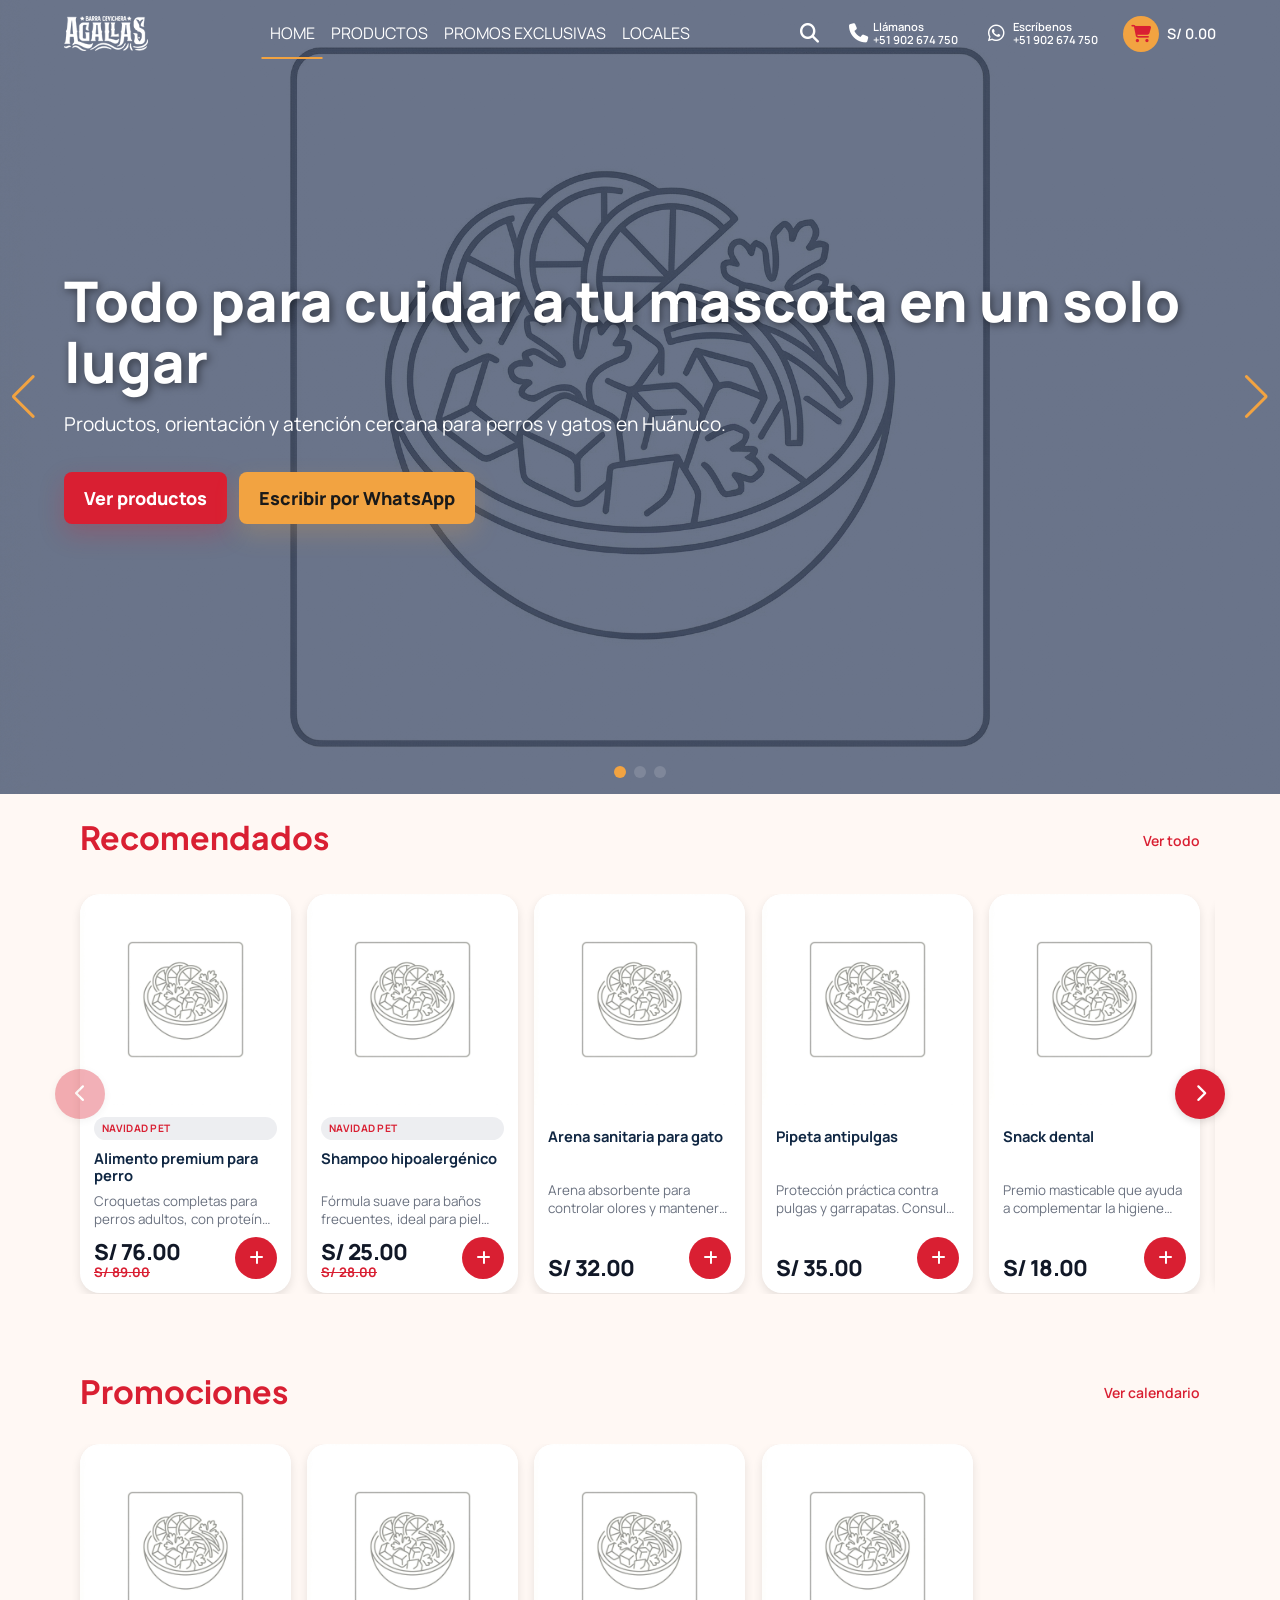
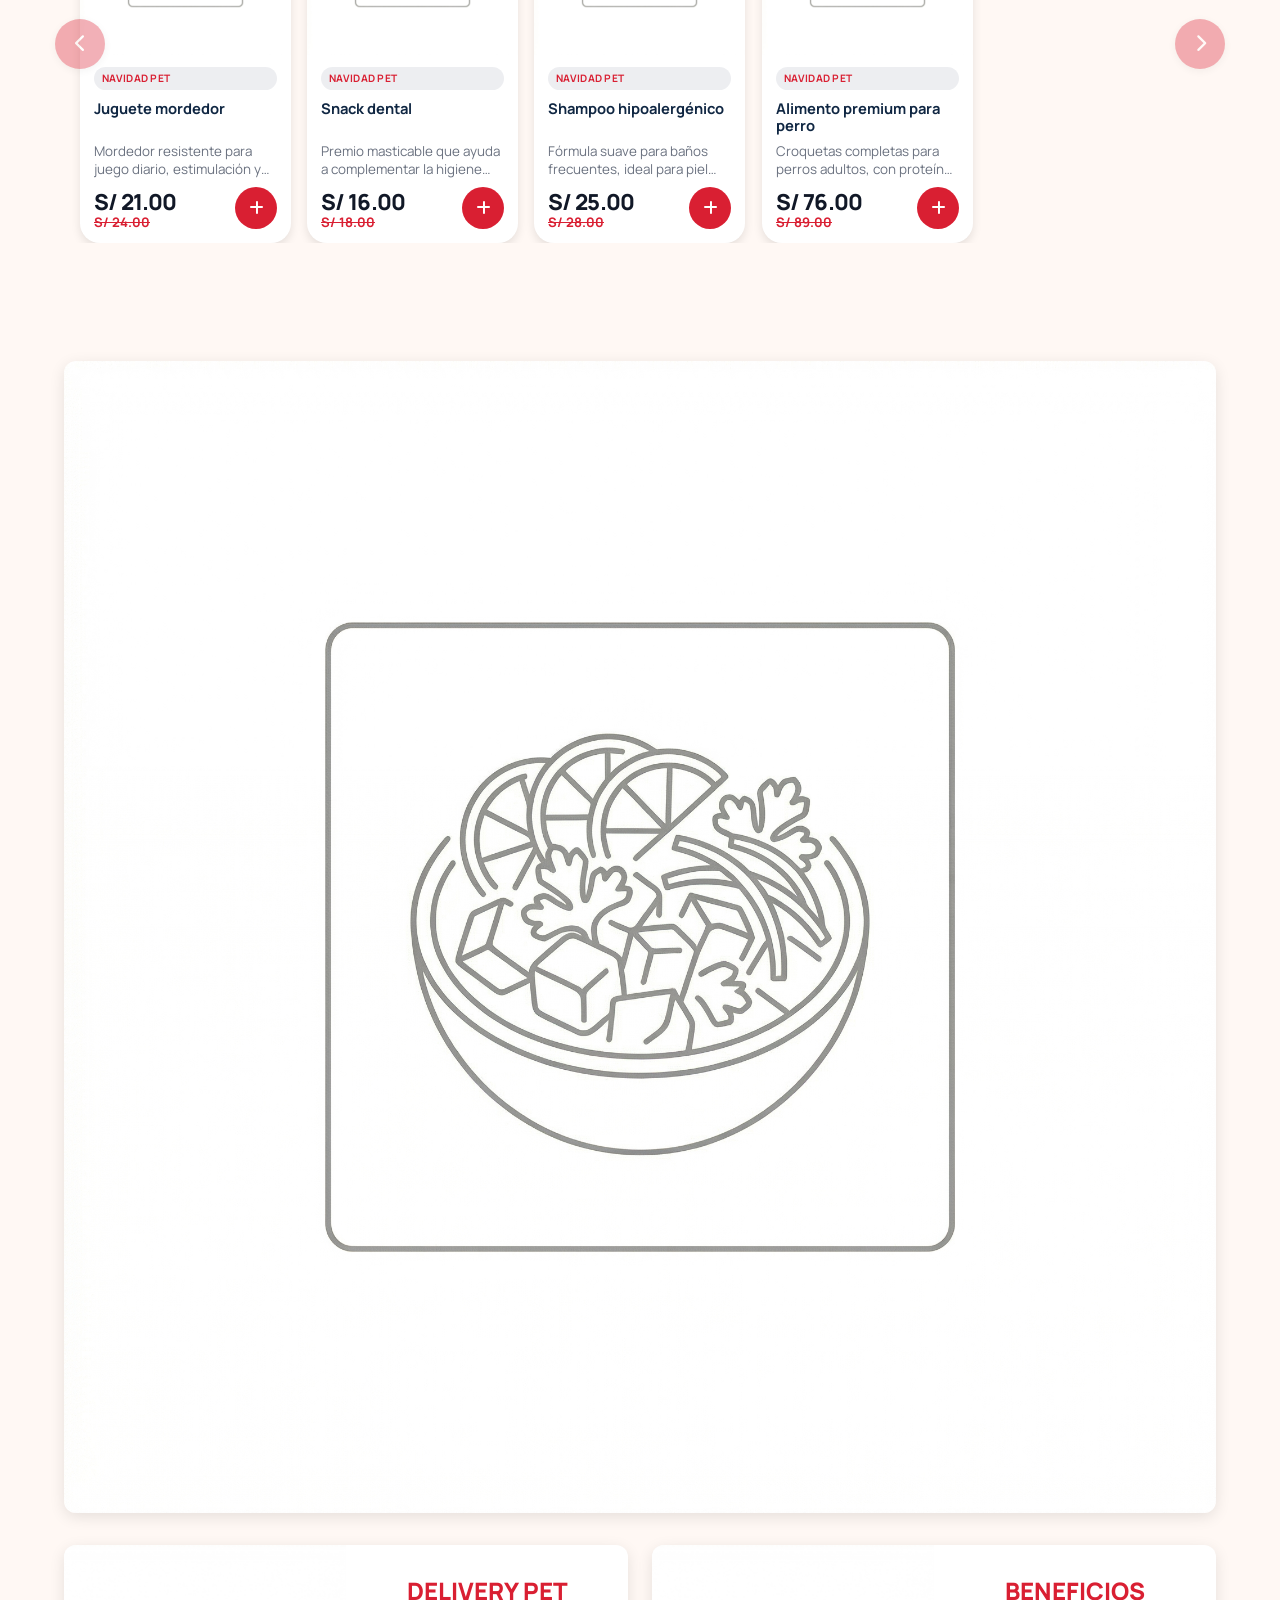
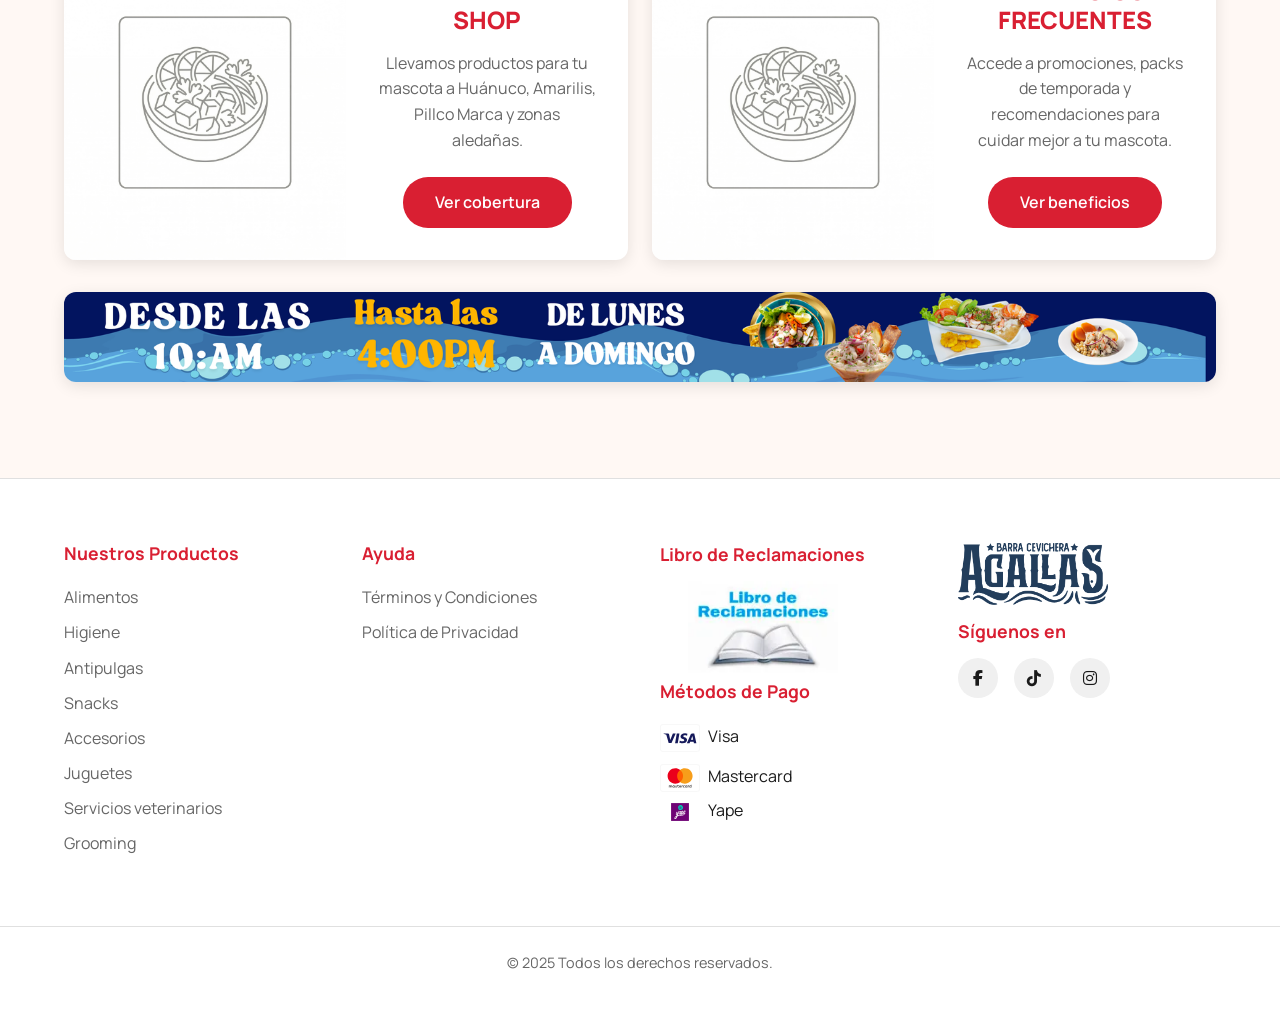
==== index.html @ c04e9c5e "primer commit" ====
<!DOCTYPE html>
<html lang="es">
<head>
    <meta charset="UTF-8">
    <meta name="viewport" content="width=device-width, initial-scale=1.0">
    <title>Central Pet</title>
    
    <!-- Fuentes Central Pet -->
    <link rel="preconnect" href="https://fonts.googleapis.com">
    <link rel="preconnect" href="https://fonts.gstatic.com" crossorigin>
    <link href="https://fonts.googleapis.com/css2?family=Manrope:wght@400;500;600;700;800&family=Plus+Jakarta+Sans:wght@600;700;800&display=swap" rel="stylesheet">
    <link rel="stylesheet" href="https://cdnjs.cloudflare.com/ajax/libs/font-awesome/6.5.1/css/all.min.css">
    <link rel="stylesheet" href="https://cdn.jsdelivr.net/npm/swiper@11/swiper-bundle.min.css"/>
    <!--  BOOTSTRAP  -->
    <link href="https://cdn.jsdelivr.net/npm/bootstrap@5.3.3/dist/css/bootstrap.min.css" rel="stylesheet" integrity="sha384-QWTKZyjpPEjISv5WaRU9OFeRpok6YctnYmDr5pNlyT2bRjXh0JMhjY6hW+ALEwIH" crossorigin="anonymous">
    
    <link rel="stylesheet" href="style2.css">
</head>
<body>

    <header>
    <nav class="navbar navbar-expand-lg navbar-dark bg-primary-custom fixed-top">
        <div class="container site-container">
            <!-- Logo -->
            <a class="navbar-brand b-movil" href="index.html">
                <img src="img/image.png" alt="Central Pet Logo" class="header-logo">
            </a>
              <!-- Menú Colapsable  -->
            <div class="collapse navbar-collapse" id="centralPetNavbar">
               
                <ul class="navbar-nav mx-auto mb-0">
                    <li class="nav-item">
                        <a class="nav-link " aria-current="page" href="index.html">HOME</a>
                    </li>
                    <li class="nav-item">
                        <a class="nav-link " href="menu.html">PRODUCTOS</a>
                    </li>
                    <li class="nav-item">
                        <a class="nav-link" href="promociones.html">PROMOS EXCLUSIVAS</a>
                    </li>
                    <li class="nav-item">
                        <a class="nav-link" href="locales.html">LOCALES</a>
                    </li>
                </ul>
            </div>
             <!-- Iconos  -->
            <div class="quick-access-icons d-flex align-items-center">
                
                <a href="#" class="nav-icon-link">
                    <i class="fas fa-search"></i>
                </a>
                <a href="tel:+51902674750" class="nav-icon-link">
                    <i class="fas fa-phone"></i>
                    <span class="phone-text d-none d-lg-inline-block">Llámanos<br>+51 902 674 750</span>
                </a>
                <a href="https://wa.me/51902674750"  target="_blank" class="nav-icon-link user-whatsapp">
                    <i class="fab fa-whatsapp"></i>
                    <span class="whatsapp-text d-none d-lg-inline-block">Escríbenos<br>+51 902 674 750</span>

                    <!-- <span class="login-text d-none d-lg-inline-block">Hola,<br>Iniciar Sesión</span> -->
                </a>
                <a href="#" class="cart-icon-container">
                    <div class="cart-circle">
                        <i class="fas fa-shopping-cart"></i>
                    </div>
                    <span class="cart-price d-none d-lg-inline-block">S/ 0.00</span>
                </a>
            </div>
            <!-- Botón Hamburguesa -->
            <button class="navbar-toggler" type="button" data-bs-toggle="collapse" data-bs-target="#centralPetNavbar" aria-controls="centralPetNavbar" aria-expanded="false" aria-label="Toggle navigation">
                <span class="navbar-toggler-icon"></span>
            </button>
        </div>
    </nav>
</header>

    <main>
        <!-- HERO SWIPER-->
        <section class="hero-section">
            <div class="swiper hero-swiper">
                <div class="swiper-wrapper">
                    <!-- Slide 1 -->
                    <div class="swiper-slide" style="background-image: linear-gradient(rgba(26, 26, 26, 0.18), rgba(26, 26, 26, 0.18)), url('img/central-pet/hero-cuidado.jpg'), url('img/placeholder.png');">
                        <div class="hero-content container site-container">
                            <h1>Todo para cuidar a tu mascota en un solo lugar</h1>
                            <p>Productos, orientación y atención cercana para perros y gatos en Huánuco.</p>
                            <div class="hero-actions">
                                <a href="menu.html" class="cta-button">Ver productos</a>
                                <a href="https://wa.me/51902674750" target="_blank" class="cta-button cta-button--secondary">Escribir por WhatsApp</a>
                            </div>
                        </div>
                    </div>
                    <!-- Slide 2 -->
                    <div class="swiper-slide" style="background-image: linear-gradient(rgba(26, 26, 26, 0.18), rgba(26, 26, 26, 0.18)), url('img/central-pet/hero-veterinaria.jpg'), url('img/placeholder.png');">
                        <div class="hero-content container site-container">
                            <h1>Consulta, vacunas y bienestar con atención cercana</h1>
                            <p>Acompañamos el cuidado diario de tu mascota con trato amable y soluciones prácticas.</p>
                            <div class="hero-actions">
                                <a href="https://wa.me/51902674750" target="_blank" class="cta-button">Escribir por WhatsApp</a>
                                <a href="locales.html" class="cta-button cta-button--secondary">Cómo llegar</a>
                            </div>
                        </div>
                    </div>
                    <!-- Slide 3 -->
                    <div class="swiper-slide" style="background-image: linear-gradient(rgba(26, 26, 26, 0.18), rgba(26, 26, 26, 0.18)), url('img/central-pet/hero-productos.jpg'), url('img/placeholder.png');">
                        <div class="hero-content container site-container">
                            <h1>Alimentos, accesorios y engreimientos para perros y gatos</h1>
                            <p>Encuentra básicos de salud, higiene, nutrición y juego para su rutina.</p>
                            <div class="hero-actions">
                                <a href="menu.html" class="cta-button">Ver productos</a>
                                <a href="promociones.html" class="cta-button cta-button--secondary">Ver promociones</a>
                            </div>
                        </div>
                    </div>
                </div>
                <!-- PARA LA PAGINACION -->
                <div class="swiper-pagination"></div>
                <!-- PARA LA NAVEGACION -->
                <div class="swiper-button-prev"></div>
                <div class="swiper-button-next"></div>
            </div>
        </section>

        <!-- Sección de Productos Recomendados-->
        <section class="product-carousel-section py-4" id="recomendados-section">
            <div class="container site-container px-3">
                <div class="d-flex align-items-center justify-content-between mb-2">
                    <h2 class="section-title">Recomendados</h2>
                    <a href="menu.html" class="view-all">Ver todo</a>
                </div>
                
                <!-- Botones de navegación FUERA del wrapper con overflow hidden -->
                <div class="carousel-nav-container position-relative">
                    <button class="carousel-btn prev d-none d-lg-flex" aria-label="Anterior"><i class="fas fa-chevron-left"></i></button>
                    <button class="carousel-btn next d-none d-lg-flex" aria-label="Siguiente"><i class="fas fa-chevron-right"></i></button>
                    
                    <div class="product-carousel-wrapper">
                        <div class="swiper product-swiper">
                            <div class="swiper-wrapper" id="home-recommended-track"></div>
                        </div>
                    </div>
                    
                    <!-- Controles móviles -->
                    <div class="swiper-mobile-controls d-lg-none">
                        <div class="swiper-pagination"></div>
                        <div class="swiper-navigation-buttons">
                            <button class="carousel-btn-mobile prev" aria-label="Anterior"><i class="fas fa-arrow-left"></i></button>
                            <button class="carousel-btn-mobile next" aria-label="Siguiente"><i class="fas fa-arrow-right"></i></button>
                        </div>
                    </div>
                </div>
            </div>
        </section>

        <!-- Sección de Promociones -->
        <section class="product-carousel-section py-4" id="promociones-section">
            <div class="container site-container px-3">
                <div class="d-flex align-items-center justify-content-between mb-2">
                    <div>
                        <h2 class="section-title mb-1">Promociones</h2>
                        <p class="home-promotions-intro" id="home-promotions-intro">Cargando promociones destacadas...</p>
                    </div>
                    <a href="promociones.html" class="view-all">Ver calendario</a>
                </div>
                
                <!-- Botones de navegación FUERA del wrapper con overflow hidden -->
                <div class="carousel-nav-container position-relative">
                    <button class="carousel-btn prev d-none d-lg-flex" aria-label="Anterior"><i class="fas fa-chevron-left"></i></button>
                    <button class="carousel-btn next d-none d-lg-flex" aria-label="Siguiente"><i class="fas fa-chevron-right"></i></button>
                    
                    <div class="product-carousel-wrapper">
                        <div class="swiper product-swiper">
                            <div class="swiper-wrapper" id="home-promotions-track"></div>
                        </div>
                    </div>
                    
                    <!-- Controles móviles -->
                    <div class="swiper-mobile-controls d-lg-none">
                        <div class="swiper-pagination"></div>
                        <div class="swiper-navigation-buttons">
                            <button class="carousel-btn-mobile prev" aria-label="Anterior"><i class="fas fa-arrow-left"></i></button>
                            <button class="carousel-btn-mobile next" aria-label="Siguiente"><i class="fas fa-arrow-right"></i></button>
                        </div>
                    </div>
                </div>
            </div>
        </section>

        <!--  SECCIÓN INFORMACIÓN Y BANNERS -->

        <section class="info-section container site-container">
            <!-- Banner Superior -->
            <a href="https://wa.me/51902674750" target="_blank" class="banner-ad pm">
                <img src="img/central-pet/banner-whatsapp.jpg" alt="Agenda su atención o compra por WhatsApp" onerror="this.onerror=null;this.src='img/placeholder.png';">
            </a>     
            <div class="info-grid">  
                <div class="info-card-compound">                  
                    <div class="card-image-part">
                        <a href="locales.html"><img src="img/central-pet/banner-delivery.jpg" alt="Delivery pet shop en Huánuco" onerror="this.onerror=null;this.src='img/placeholder.png';"></a>
                    </div>
                    <div class="card-text-part">
                        <h3>DELIVERY PET SHOP</h3>
                        <p>Llevamos productos para tu mascota a Huánuco, Amarilis, Pillco Marca y zonas aledañas.</p>
                        <a href="locales.html" class="btn-primary mt-auto">Ver cobertura</a>
                    </div>
                </div>
                <div class="info-card-compound">
                    <div class="card-image-part">
                        <a href="promociones.html"><img src="img/central-pet/banner-beneficios.jpg" alt="Beneficios para clientes frecuentes" onerror="this.onerror=null;this.src='img/placeholder.png';"></a>
                    </div>
                    <div class="card-text-part">
                        <h3>BENEFICIOS FRECUENTES</h3>
                        <p>Accede a promociones, packs de temporada y recomendaciones para cuidar mejor a tu mascota.</p>
                        <a href="promociones.html" class="btn-primary mt-auto">Ver beneficios</a>
                    </div>
                </div>

            </div>

            <!-- Banner Inferior -->
            <a href="locales.html" class="banner-ad ut">
                <img src="img/central-pet/banner-local.jpg" alt="Atención en Jirón Abtao #311" onerror="this.onerror=null;this.src='img/placeholder.png';">
            </a>
        </section>
    </main>
    <!-- Carrito flotante para móviles -->
    <div class="mobile-cart-container d-md-none">
        <div class="cart-circle">
            <i class="fas fa-shopping-cart"></i>
        </div>
        <span class="cart-price">S/ 0.00</span>
    </div>
    
    <!-- Modal del carrito -->
    <div class="product-detail-overlay" id="productDetailOverlay"></div>
    <div class="product-detail-modal" id="productDetailModal">
        <div class="product-detail-close">
            <button class="product-detail-close-btn" id="closeProductDetailBtn">&times;</button>
        </div>
        <div class="product-detail-content" id="productDetailContent">
            <!-- Contenido dinámico del producto -->
        </div>
    </div>
    
    <!-- Modal del carrito -->
    <div class="cart-modal-overlay" id="cartModalOverlay"></div>
    <div class="cart-modal" id="cartModal">
        <div class="cart-modal-header">
            <h3 class="cart-modal-title">Tu Carrito (<span id="cartItemCount">0</span>)</h3>
            <button class="cart-modal-close" id="closeCartBtn">&times;</button>
        </div>
        <div class="cart-modal-body">
            <!-- <div class="cart-warning">
                <i class="fas fa-exclamation-circle"></i>
                <span>¡Sin cobertura! Revisa tu dirección</span>
            </div> -->
            <div class="cart-items-list" id="cartItemsList">
                <!-- Los items del carrito se generarán dinámicamente -->
            </div>
        </div>
        <div class="cart-modal-footer">
            <div class="cart-subtotal">
                <span class="cart-subtotal-label">Total</span>
                <span class="cart-subtotal-value">S/ 0.00</span>
            </div>
            <div class="cart-customer-field">
                <label for="cartCustomerName" class="cart-customer-label">Nombre del cliente</label>
                <input
                    type="text"
                    id="cartCustomerName"
                    class="cart-customer-input"
                    placeholder="Escribe tu nombre"
                    autocomplete="name"
                    maxlength="80"
                    required
                >
            </div>
            <!-- <button class="cart-address-btn">
                Ingresa tu dirección o selecciona un local para continuar
            </button> -->
            <button class="cart-continue-btn" id="cartContinueBtn">
                Continuar
            </button>
        </div>
    </div>

    <!-- NUEVO FOOTER DETALLADO -->
    <footer>
        <div class="footer-grid container site-container">
            <div class="footer-column accordion-item">
                <h4 class="accordion-header">
                    Nuestros Productos
                    <i class="fas fa-chevron-down accordion-icon"></i>
                </h4>
                <ul class="accordion-content">
                    <li><a href="menu.html#alimentos">Alimentos</a></li>
                    <li><a href="menu.html#higiene">Higiene</a></li>
                    <li><a href="menu.html#antipulgas">Antipulgas</a></li>
                    <li><a href="menu.html#snacks">Snacks</a></li>
                    <li><a href="menu.html#accesorios">Accesorios</a></li>
                    <li><a href="menu.html#juguetes">Juguetes</a></li>
                    <li><a href="menu.html#servicios-veterinarios">Servicios veterinarios</a></li>
                    <li><a href="menu.html#grooming">Grooming</a></li>
                </ul>
            </div>            
            <div class="footer-column accordion-item">
                 <h4 class="accordion-header">
                    Ayuda
                    <i class="fas fa-chevron-down accordion-icon"></i>
                </h4>
                <ul class="accordion-content">
                    <li><a href="terminos-condiciones.html">Términos y Condiciones</a></li>                    
                    <li><a href="politica-privacidad.html">Política de Privacidad</a></li>
                </ul>
            </div>
            <div class="footer-column">
                <a href="libro-reclamaciones.html" style="text-decoration: none; color: var(--color-primary); text-align: center; display: inline-block;">
                    <h4>Libro de Reclamaciones</h4>
                    <img src="img/Libro_De_Reclamaciones.webp" alt="Libro de Reclamaciones" style="width: 150px; height: auto; display: block; margin: 0 auto;">
                </a>                
                <h4 class="mt-2">Métodos de Pago</h4>                
                <ul class="payment-methods">
                    <li>
                        <img src="svg/visa-classic-svgrepo-com.svg" alt="Visa" style="width: 40px; height: auto; vertical-align: middle; margin-right: 5px;">
                        Visa
                    </li>
                    <li>
                        <img src="svg/mastercard-full-svgrepo-com.svg" alt="Mastercard" style="width: 40px; height: auto; vertical-align: middle; margin-right: 5px;">
                        Mastercard
                    </li>
                    <li>
                        <img src="svg/Yape Logo Vector.svg" alt="Yape" style="width: 40px; height: 20px; vertical-align: middle; margin-right: 5px;">
                        Yape
                    </li>
                </ul>
            </div>
            <div class="footer-column">
                <img src="img/Logo Azul.png" alt="Central Pet Logo" class="footer-logo">
                <h4>Síguenos en</h4>
                <div class="social-icons">
                    <a href="https://www.facebook.com/centralpet" target="_blank" aria-label="Facebook"><i class="fab fa-facebook-f"></i></a>
                    <a href="https://www.tiktok.com/@centralpet"target="_blank" aria-label="TikTok"><i class="fab fa-tiktok"></i></a>
                    <a href="https://www.instagram.com/centralpet/" target="_blank" aria-label="Instagram"><i class="fab fa-instagram"></i></a>
                </div>
            </div>
        </div>
        <div class="footer-bottom">
            <p>© 2025 Todos los derechos reservados.</p>
        </div>
    </footer>

    <!-- Botón para Volver Arriba -->
    <a href="#" id="back-to-top" class="back-to-top-btn" aria-label="Volver arriba">
        <i class="fas fa-arrow-up"></i>
    </a>    
    <script src="https://cdn.jsdelivr.net/npm/bootstrap@5.3.3/dist/js/bootstrap.bundle.min.js" integrity="sha384-YvpcrYf0tY3lHB60NNkmXc5s9fDVZLESaAA55NDzOxhy9GkcIdslK1eN7N6jIeHz" crossorigin="anonymous"></script>
    <script src="https://cdn.jsdelivr.net/npm/swiper@11/swiper-bundle.min.js"></script>
    <!-- Nueva estructura modular -->
    <script type="module" src="js/main.js"></script>

</body>
</html>
---- style2.css ----
/* --- VARIABLES Y RESETEO --- */
:root {
    --color-primary: #D91F32; /* Rojo Central Pet */
    --color-primary-hover: #B81828;
    --color-secondary: #F2A341; /* Naranja de apoyo */
    --color-secondary-hover: #D98E36;
    --color-accent: #A8BF1F; /* Verde natural */
    --color-accent-hover: #8FA31A;
    --color-text: #1A1A1A;
    --color-text-light: #666666;
    --color-background: #FFF8F4;
    --color-surface: #F2F2F2;
    --color-surface-soft: #F7F7F7;
    --color-border: #D9D9D9;
    --color-white: #fff;
    --font-family: 'Manrope', sans-serif;
    --font-heading: 'Plus Jakarta Sans', sans-serif;
    --shadow: 0 4px 15px rgba(0, 0, 0, 0.1);
    --border-radius: 12px;
}

* {
    margin: 0;
    padding: 0;
    box-sizing: border-box;
}

body {
    font-family: var(--font-family);
    background-color: var(--color-background);
    color: var(--color-text);
    line-height: 1.6;
    padding-top: 1;
}

.site-container {
    width: 100%;
    max-width: none;
    margin: 0 auto;
    padding-left: 12px;
    padding-right: 12px;
}

/* --- HEADER / NAVBAR --- */
.bg-primary-custom {
    background-color: var(--color-primary) !important;
    padding: 0.5rem 0;
}

.bg-primary-custom.navbar-transparent {
    background-color: transparent !important;
    box-shadow: none;
}

.navbar.fixed-top {
    z-index: 1030;
}

.header-logo {
    height: 35px;
    width: auto;
}

.quick-access-icons {
    display: flex;
    align-items: center;
    margin-left: auto;
    gap: 10px;
}

.nav-icon-link {
    color: var(--color-white);
    font-size: 1.1rem;
    display: flex;
    align-items: center;
    gap: 5px;
    padding: 5px;
    text-decoration: none;
}

.nav-icon-link i {
    font-size: 1.2rem;
}

.nav-icon-link:hover {
    color: var(--color-secondary);
}

.whatsapp-text {
    font-size: 0.85rem;
    font-weight: 600;
    margin-left: 3px;
}

.cart-icon-container {
    position: relative;
    display: flex;
    align-items: center;
    justify-content: center;
    text-decoration: none;
}

.navbar .cart-icon-container {
    display: none;
}

.cart-circle {
    display: flex;
    align-items: center;
    justify-content: center;
    width: 36px;
    height: 36px;
    background-color: var(--color-secondary);
    border-radius: 50%;
}

.cart-circle i {
    color: var(--color-primary);
    font-size: 1.1rem;
}

.navbar-toggler {
    border: none;
    padding: 0.5rem;
    margin-left: 10px;
}

.navbar-toggler:focus {
    box-shadow: none;
    outline: none;
}

.navbar-collapse {
    position: absolute;
    top: 100%;
    left: 0;
    right: 0;
    width: 100%;
    z-index: 1000;
    background-color: var(--color-primary);
    margin-top: 1rem;
    padding: 1rem;
    border-radius: var(--border-radius);
    box-shadow: 0 4px 15px rgba(0,0,0,0.1);
}

.navbar .container {
    position: relative;
}

.navbar-brand,
.quick-access-icons,
.navbar-toggler {
    position: relative;
    z-index: 1010;
}

.user-whatsapp .whatsapp-text {
    display: none;
}

/* --- BANNER DELIVERY --- */
.delivery-banner {
    background-color: var(--color-secondary);
    padding: 10px 0;
    margin-top: 50px;
}

.delivery-selector {
    display: flex;
    align-items: center;
    justify-content: center;
    gap: 10px;
    color: var(--color-primary);
    font-size: 0.9rem;
    font-weight: 600;
}

.address-btn {
    background: none;
    border: none;
    font-weight: 700;
    color: var(--color-primary);
    text-decoration: underline;
    cursor: pointer;
    padding: 0;
}

.address-btn:hover {
    color: var(--color-text);
}

/* --- HERO SECTION --- */
.hero-section {
    height: 50vh;
    min-height: 300px;
    margin-top: -60px;
    padding-top: 60px;
    color: var(--color-white);
    position: relative;
}

.hero-swiper {
    width: 100%;
    height: 100%;
}

.hero-swiper .swiper-slide {
    text-align: center;
    font-size: 18px;
    background-size: cover;
    background-position: center;
    display: flex;
    justify-content: center;
    align-items: center;
}

.hero-swiper .swiper-slide::before {
    content: '';
    position: absolute;
    top: 0;
    left: 0;
    width: 100%;
    height: 100%;
    background-color: rgba(0, 21, 64, 0.5); 
}

.hero-content {
    position: relative;
    z-index: 10;
    text-align: left;
    max-width: 600px;
}

.hero-content h1 {
    font-size: 1.8rem;
    font-weight: 900;
    line-height: 1.1;
    margin-bottom: 0.5rem;
    text-shadow: 2px 2px 8px rgba(0,0,0,0.5);
}

.hero-content p {
    font-size: 0.9rem;
    margin-bottom: 1.5rem;
}

.hero-actions {
    display: flex;
    flex-wrap: wrap;
    gap: 0.75rem;
}

.cta-button {
    display: inline-flex;
    align-items: center;
    justify-content: center;
    min-height: 44px;
    padding: 0.75rem 1.25rem;
    border-radius: 8px;
    background: var(--color-primary);
    color: var(--color-white);
    font-weight: 800;
    text-decoration: none;
    box-shadow: 0 10px 24px rgba(217, 31, 50, 0.25);
}

.cta-button:hover {
    background: var(--color-primary-hover);
    color: var(--color-white);
    transform: translateY(-2px);
}

.cta-button--secondary {
    background: var(--color-secondary);
    color: var(--color-text);
    box-shadow: 0 10px 24px rgba(242, 163, 65, 0.22);
}

.cta-button--secondary:hover {
    background: var(--color-secondary-hover);
    color: var(--color-text);
}

.hero-swiper .swiper-button-next,
.hero-swiper .swiper-button-prev {
    color: var(--color-secondary);
}

.hero-swiper .swiper-pagination-bullet {
    background: rgba(255, 255, 255, 0.7);
    width: 12px;
    height: 12px;
}

.hero-swiper .swiper-pagination-bullet-active {
    background: var(--color-secondary);
}

/* --- FILTROS DE CATEGORÍA --- */
.category-filters-section {
    display: none;
    background: var(--color-white);
    padding: 1rem 0;
    border-bottom: 1px solid #eee;
}

.filters-container {
    display: flex;
    overflow-x: auto;
    gap: 0.5rem;
    padding: 0 5%;
    -ms-overflow-style: none;
    scrollbar-width: none;
}

.filters-container::-webkit-scrollbar { 
    display: none; 
}

.filter-chip {
    display: inline-block;
    padding: 0.6rem 1.2rem;
    border: 1px solid #ccc;
    border-radius: 25px;
    text-decoration: none;
    color: var(--color-text-light);
    font-weight: 600;
    white-space: nowrap;
}

.filter-chip.active, 
.filter-chip:hover {
    background-color: var(--color-primary);
    color: var(--color-white);
    border-color: var(--color-primary);
}

/* --- SECCIÓN PRODUCTOS --- */
.product-carousel-section {
    padding: 2rem 0;
    position: relative;
}

/* Asegurar espaciado simétrico para secciones específicas */
#recomendados-section,
#promociones-section {
    margin-top: 0;
    margin-bottom: 0;
}

.section-title {
    font-size: 1.8rem;
    font-weight: 700;
    /* margin-bottom: 2rem; */
    font-family: var(--font-heading);
    color: var(--color-primary);
}

.view-all {
    color: var(--color-primary);
    text-decoration: none;
    font-weight: 600;
    font-size: 14px;
}

.view-all:hover {
    transform: scale(1.05);
}

.home-promotions-intro {
    margin: 0;
    max-width: 720px;
    color: #6b7280;
    font-size: 0.95rem;
    line-height: 1.45;
    font-family: var(--font-family);
}

.home-promotions-intro[hidden] {
    display: none !important;
}

/* --- SLIDER PRODUCTOS --- */
.carousel-nav-container {
    position: relative;
    padding: 0 5px;
}

.product-carousel-wrapper {
    position: relative;
    margin: 20px -5px;
    overflow: hidden;
    z-index: 1;
    padding: 0 5px;
}

.product-swiper {
    overflow: visible;
    padding: 0;
    margin: 0;
}

.product-swiper .swiper-slide {
    height: auto;
    display: flex;
    align-items: stretch;
    min-width: 0;
}

#recomendados-section .product-swiper .swiper-slide,
#promociones-section .product-swiper .swiper-slide {
    width: calc((100% - 10px) / 2);
    flex: 0 0 calc((100% - 10px) / 2);
}

/* Botones navegación desktop */
.carousel-btn {
    position: absolute;
    top: 50%;
    transform: translateY(-50%);
    z-index: 20;
    background: var(--color-primary);
    border: none;
    width: 50px;
    height: 50px;
    border-radius: 50%;
    color: white;
    font-size: 18px;
    cursor: pointer;
    display: flex;
    align-items: center;
    justify-content: center;
    box-shadow: 0 2px 8px rgba(0,0,0,0.15);
}

.carousel-btn:hover {
    background: var(--color-secondary);
    color: var(--color-primary);
    transform: translateY(-50%) scale(1.1);
    box-shadow: 0 4px 12px rgba(0,0,0,0.25);
}

.carousel-btn.prev {
    left: -25px;
}

.carousel-btn.next {
    right: -25px;
}

.carousel-btn.swiper-button-disabled,
.carousel-btn-mobile.swiper-button-disabled {
    opacity: 0.35;
    pointer-events: auto;
    transform: translateY(-50%);
    cursor: not-allowed;
}

.carousel-btn-mobile.swiper-button-disabled {
    transform: none;
}

.carousel-btn.swiper-button-disabled:hover {
    background: var(--color-primary);
    color: white;
    transform: translateY(-50%);
    box-shadow: 0 2px 8px rgba(0,0,0,0.15);
}

.carousel-btn-mobile.swiper-button-disabled:hover {
    background: var(--color-primary);
    color: white;
}

/* Controles móviles */
.swiper-mobile-controls {
    display: flex;
    align-items: center;
    justify-content: space-between;
    margin-top: 20px;
    gap: 10px;
    padding: 0 3px;
}

.swiper-mobile-controls .swiper-pagination {
    position: static;
    width: auto;
    text-align: left;
    flex: 1;
}

.swiper-mobile-controls .swiper-pagination-bullet {
    width: 6px;
    height: 6px;
    background-color: #d0d0d0;
    opacity: 1;
    margin: 0 3px;
}

.swiper-mobile-controls .swiper-pagination-bullet-active {
    background-color: var(--color-text);
}

.swiper-navigation-buttons {
    display: flex;
    gap: 10px;
    flex-shrink: 0;
}

.carousel-btn-mobile {
    background: var(--color-primary);
    border: none;
    width: 32px;
    height: 32px;
    border-radius: 50%;
    color: white;
    font-size: 14px;
    cursor: pointer;
    margin: 0 5px;
}

.carousel-btn-mobile:hover {
    background: var(--color-secondary);
    color: var(--color-primary);
}

/* --- TARJETAS DE PRODUCTO COMPARTIDAS (HOME + MENÚ) --- */
.product-card {
    background: #fff;
    border-radius: 16px;
    overflow: hidden;
    box-shadow: 0 2px 8px rgba(0,0,0,0.08);
    position: relative;
    display: flex;
    flex-direction: row;
    width: 100%;
    max-width: 100%;
    border: none;
    height: 100%;
    z-index: 2;
    min-height: 140px;
}

/* Hook opcional para variantes específicas sin cambiar la base compartida */
.product-card--horizontal {
    flex-direction: row;
}

.product-card--featured-vertical {
    flex-direction: column;
    container-type: inline-size;
    min-height: 100%;
    border-radius: 20px;
    box-shadow: 0 4px 10px 0 rgba(0, 0, 0, .1);
    transform: none;
}

.product-card--catalog-vertical {
    flex-direction: column;
    container-type: inline-size;
    min-height: 100%;
    border-radius: 20px;
    overflow: hidden;
    box-shadow: 0 4px 10px 0 rgba(0, 0, 0, .1);
    transform: none;
}

.product-card--featured-vertical:hover {
    transform: none;
    box-shadow: 0 4px 10px 0 rgba(0, 0, 0, .16);
}

.product-card--catalog-vertical:hover {
    transform: none;
    box-shadow: 0 4px 10px 0 rgba(0, 0, 0, 0.2);
}

.product-card:hover {
    transform: translateY(-2px);
    box-shadow: 0 3px 8px rgba(0,0,0,0.15);
    z-index: 3;
}

.card-image-container {
    position: relative;
    width: 40%;
    min-width: 110px;
    max-width: 40%;
    padding: 0;
    background: #fff;
    display: block;
    flex-shrink: 0;
    overflow: hidden;
    border-radius: 16px 0 0 16px;
    height: 100%;
    min-height: 130px;
    aspect-ratio: 1 / 1;
}

.card-image-container img {
    position: absolute;
    top: 0;
    left: 0;
    width: 100%;
    height: 100%;
    object-fit: cover;
    object-position: center;
    display: block;
}

.product-card:hover .card-image-container img {
    transform: scale(1.1);
}

.card-content {
    padding: 15px;
    display: flex;
    flex-direction: column;
    flex-grow: 1;
    flex-shrink: 1;
    width: 60%;
    max-width: 60%;
    overflow: hidden;
}

/* Hook opcional para grids que reutilizan la base con otra variante visual */
.products-grid--menu-feature {
    width: 100%;
}

.product-card--featured-vertical .card-image-container {
    width: 100%;
    max-width: none;
    min-width: 0;
    min-height: 0;
    height: auto;
    flex: 0 0 auto;
    aspect-ratio: 1 / 1;
    border-radius: 20px 20px 0 0;
    background: #f5f7fa;
}

.product-card--catalog-vertical .card-image-container {
    width: 100%;
    max-width: none;
    min-width: 0;
    min-height: 0;
    height: auto;
    flex: 0 0 auto;
    aspect-ratio: 1 / 1;
    border-radius: 20px 20px 0 0;
    background: #f5f7fa;
    padding: 0;
    display: block;
    overflow: hidden;
}

.product-card--featured-vertical .card-image-container img {
    position: static;
    width: 100%;
    height: 100%;
    object-fit: cover;
    object-position: center center;
}

.product-card--catalog-vertical .card-image-container img {
    position: static;
    width: 100%;
    height: 100%;
    max-width: none;
    max-height: none;
    object-fit: cover;
    object-position: center center;
    display: block;
}

.product-card--featured-vertical:hover .card-image-container img {
    transform: none;
}

.product-card--catalog-vertical:hover .card-image-container img {
    transform: none;
}

.product-card--featured-vertical .card-image-container:hover img {
    transform: scale(1.12);
}

.product-card--catalog-vertical .card-image-container:hover img {
    transform: scale(1.2);
}

@container (min-width: 190px) {
    .product-card--featured-vertical .card-image-container,
    .product-card--catalog-vertical .card-image-container {
        min-width: 120px;
        min-height: 160px;
    }
}

@container (min-width: 225px) {
    .product-card--featured-vertical .card-image-container,
    .product-card--catalog-vertical .card-image-container {
        min-width: 100px;
        min-height: 0;
    }

    .product-card--featured-vertical .card-image-container img,
    .product-card--catalog-vertical .card-image-container img {
        position: static;
    }
}

.product-card--featured-vertical .card-content {
    width: 100%;
    max-width: none;
    min-height: 164px;
    padding: 10px 11px 12px;
    display: grid;
    grid-template-columns: minmax(0, 1fr) auto;
    grid-template-areas:
        "title title"
        "description description"
        "price action";
    column-gap: 10px;
    row-gap: 8px;
    align-items: end;
}

.product-card--catalog-vertical .card-content {
    width: 100%;
    max-width: none;
    height: auto;
    flex: 1 1 auto;
    min-height: 164px;
    padding: 10px 11px 12px;
    position: relative;
    display: grid;
    grid-template-columns: minmax(0, 1fr) auto;
    grid-template-areas:
        "title title"
        "description description"
        "price action";
    align-items: end;
    column-gap: 10px;
    row-gap: 8px;
    overflow: visible;
}

.product-card--featured-vertical .card-content h3 {
    grid-area: title;
    margin: 0;
    font-size: 0.84rem;
    line-height: 1.18;
    color: #0f2642;
    -webkit-line-clamp: 2;
    line-clamp: 2;
    min-height: 2.4em;
}

.product-card--catalog-vertical .card-content h3 {
    grid-area: title;
    margin: 0;
    font-size: 0.84rem;
    line-height: 1.18;
    color: #0f2642;
    -webkit-line-clamp: 2;
    line-clamp: 2;
    min-height: 2.4em;
}

.product-card--featured-vertical .card-content p {
    grid-area: description;
    margin: 0;
    font-size: 0.74rem;
    line-height: 1.32;
    color: #6b7280;
    -webkit-line-clamp: 2;
    line-clamp: 2;
    min-height: 2.7em;
}

.product-card--catalog-vertical .card-content p {
    grid-area: description;
    margin: 0;
    font-size: 0.74rem;
    line-height: 1.32;
    color: #6b7280;
    -webkit-line-clamp: 2;
    line-clamp: 2;
    min-height: 2.7em;
}

.product-card--featured-vertical .price {
    grid-area: price;
    margin: 6px 0 0;
    align-items: baseline;
    flex-wrap: wrap;
    gap: 6px;
}

.product-card--catalog-vertical .price {
    grid-area: price;
    margin: 6px 0 0;
    align-items: baseline;
}

.product-card--featured-vertical .current-price {
    font-size: 1.02rem;
    font-weight: 800;
    color: #111827;
    letter-spacing: -0.03em;
    white-space: nowrap;
    line-height: 1;
}

.product-card--catalog-vertical .current-price {
    font-size: 1.02rem;
    font-weight: 800;
    color: #111827;
    letter-spacing: -0.03em;
    white-space: nowrap;
    line-height: 1;
}

.product-card--featured-vertical .old-price {
    margin-left: 0;
    font-size: 0.74rem;
}

.product-card--catalog-vertical .old-price {
    margin-left: 0;
    font-size: 0.74rem;
}

.product-card--featured-vertical .add-to-cart-btn--icon {
    grid-area: action;
    width: 35px;
    height: 35px;
    min-width: 35px;
    padding: 0;
    border-radius: 50%;
    display: inline-flex;
    align-items: center;
    justify-content: center;
    align-self: end;
    justify-self: end;
    background: var(--color-primary);
    color: #fff;
    box-shadow: none;
    text-transform: none;
    font-size: 1.1rem;
}

.product-card--catalog-vertical .add-to-cart-btn--icon {
    grid-area: action;
    position: static;
    width: 35px;
    height: 35px;
    min-width: 35px;
    padding: 0;
    border-radius: 50%;
    display: inline-flex;
    align-items: center;
    justify-content: center;
    align-self: end;
    justify-self: end;
    background: var(--color-primary);
    color: #fff;
    box-shadow: none;
    text-transform: none;
    font-size: 1.1rem;
}

.product-card--featured-vertical .add-to-cart-btn--icon:hover {
    background: var(--color-primary-hover);
    transform: none;
}

.product-card--catalog-vertical .add-to-cart-btn--icon:hover {
    background: var(--color-primary-hover);
    transform: none;
}

.product-card--featured-vertical .add-to-cart-btn--icon i {
    font-size: 1rem;
}

.product-card--catalog-vertical .add-to-cart-btn--icon i {
    font-size: 1rem;
}

.product-card--featured-vertical .add-to-cart-btn--icon.quantity-control {
    width: auto;
    height: auto;
    min-width: 78px;
    border-radius: 999px;
    padding: 0 2px;
    background-color: #f8f9fa;
    color: #333;
    box-shadow: none;
}

.product-card--catalog-vertical .add-to-cart-btn--icon.quantity-control {
    width: auto;
    height: auto;
    min-width: 78px;
    border-radius: 999px;
    padding: 0 2px;
    background-color: #f8f9fa;
    color: #333;
    box-shadow: none;
}

.product-card--promo .discount-tag {
    top: 12px;
    left: 12px;
    border-radius: 999px;
}

.product-card--promo .favorite-btn {
    top: 10px;
    right: 10px;
    width: 34px;
    height: 34px;
    border-radius: 50%;
    background: rgba(255, 255, 255, 0.92);
    backdrop-filter: blur(4px);
}

.product-card--promo-live .card-content {
    grid-template-areas:
        "label label"
        "title title"
        "description description"
        "price action";
    row-gap: 6px;
}

.product-card--promo-live .promo-card__campaign-label {
    grid-area: label;
    margin-bottom: 0;
    padding: 3px 8px;
    font-size: 0.64rem;
    letter-spacing: 0.03em;
}

.product-card--promo-live .card-content p {
    min-height: 2.45em;
}

.product-card--promo-live .price--promo-live {
    grid-area: price;
    display: flex;
    flex-direction: column;
    align-items: flex-start;
    gap: 2px;
    margin: 4px 0 0;
    min-width: 0;
}

.product-card--promo-live .price--promo-live .current-price {
    color: #111827;
    white-space: nowrap;
    line-height: 1;
}

.product-card--promo-live .price--promo-live .old-price {
    margin-left: 0;
    color: var(--color-primary);
    font-size: 0.82rem;
    font-weight: 700;
    text-decoration: line-through;
    white-space: nowrap;
    line-height: 1.1;
}

.promo-card__campaign-label {
    display: inline-flex;
    align-self: flex-start;
    margin-bottom: 8px;
    padding: 4px 10px;
    border-radius: 999px;
    background: rgba(26, 45, 75, 0.08);
    color: var(--color-primary);
    font-size: 0.72rem;
    font-weight: 700;
    letter-spacing: 0.04em;
    text-transform: uppercase;
}

.product-card--catalog-vertical.product-card--promo .card-content {
    grid-template-areas:
        "label label"
        "title title"
        "description description"
        "price action";
    row-gap: 6px;
}

.product-card--catalog-vertical.product-card--promo .promo-card__campaign-label {
    grid-area: label;
    margin-bottom: 0;
    padding: 3px 8px;
    font-size: 0.64rem;
    letter-spacing: 0.03em;
}

.product-card--catalog-vertical.product-card--promo .card-content p {
    min-height: 2.45em;
}

.product-card--catalog-vertical.product-card--promo .price--promo-home {
    grid-area: price;
    display: flex;
    flex-direction: column;
    align-items: flex-start;
    gap: 2px;
    margin: 4px 0 0;
    min-width: 0;
}

.product-card--catalog-vertical.product-card--promo .price--promo-home .current-price {
    color: #111827;
    white-space: nowrap;
    line-height: 1;
}

.product-card--catalog-vertical.product-card--promo .price--promo-home .old-price {
    margin-left: 0;
    color: var(--color-primary);
    font-size: 0.82rem;
    font-weight: 700;
    text-decoration: line-through;
    white-space: nowrap;
    line-height: 1.1;
}

.home-promo-cta-card {
    display: flex;
    flex-direction: column;
    justify-content: space-between;
    min-height: 100%;
    padding: 22px 20px;
    border-radius: 18px;
    text-decoration: none;
    box-shadow: 0 10px 28px rgba(17, 24, 39, 0.08);
}

.home-promo-cta-card:hover {
    transform: translateY(-3px);
    box-shadow: 0 16px 34px rgba(17, 24, 39, 0.12);
}

.home-promo-cta-card--campaign {
    background: linear-gradient(160deg, var(--color-primary) 0%, var(--color-primary-hover) 100%);
    color: #f8fafc;
}

.home-promo-cta-card--calendar {
    background: linear-gradient(160deg, var(--color-background) 0%, rgba(242, 163, 65, 0.28) 100%);
    color: #1f2937;
}

.home-promo-cta-card__eyebrow {
    display: inline-flex;
    align-self: flex-start;
    margin-bottom: 14px;
    padding: 5px 10px;
    border-radius: 999px;
    background: rgba(255, 255, 255, 0.14);
    font-size: 0.72rem;
    font-weight: 700;
    letter-spacing: 0.06em;
    text-transform: uppercase;
}

.home-promo-cta-card--calendar .home-promo-cta-card__eyebrow {
    background: rgba(26, 45, 75, 0.08);
    color: var(--color-primary);
}

.home-promo-cta-card__title {
    display: block;
    margin-bottom: 10px;
    font-family: var(--font-heading);
    font-size: 1.35rem;
    line-height: 1.05;
}

.home-promo-cta-card__text {
    display: block;
    margin-bottom: 22px;
    font-size: 0.92rem;
    line-height: 1.5;
    opacity: 0.94;
}

.home-promo-cta-card__action {
    display: inline-flex;
    align-items: center;
    gap: 8px;
    margin-top: auto;
    font-weight: 700;
    letter-spacing: 0.02em;
}

.home-promo-cta-card__action::after {
    content: '\2192';
    font-size: 1rem;
}

.product-card.product-card--featured-vertical:hover {
    transform: none;
    box-shadow: 0 4px 10px 0 rgba(0, 0, 0, .16);
}

#recomendados-section .product-swiper .swiper-slide,
#promociones-section .product-swiper .swiper-slide {
    height: auto;
}

#recomendados-section .product-swiper .swiper-slide .product-card,
#promociones-section .product-swiper .swiper-slide .product-card {
    width: 100%;
}

.card-content h3 {
    margin: 0 0 5px;
    font-size: 14px;
    font-weight: 700;
    color: var(--color-primary);
    overflow: hidden;
    text-overflow: ellipsis;
    display: -webkit-box;
    -webkit-line-clamp: 1;
    line-clamp: 1;
    -webkit-box-orient: vertical;
    font-family: var(--font-family);
}

.card-content p {
    margin: 0 0 8px;
    font-size: 12px;
    color: #666;
    line-height: 1.3;
    display: -webkit-box;
    -webkit-line-clamp: 3;
    line-clamp: 3;
    -webkit-box-orient: vertical;
    overflow: hidden;
    text-overflow: ellipsis;
    flex-grow: 1;
}

.price {
    display: flex;
    align-items: center;
    margin-bottom: 10px;
}

.current-price {
    font-size: 16px;
    font-weight: 700;
    color: #333;
}

.old-price {
    font-size: 13px;
    color: #999;
    text-decoration: line-through;
    margin-left: 8px;
}

.discount-tag {
    position: absolute;
    top: 10px;
    left: 10px;
    background: #ff3b30;
    color: white;
    padding: 3px 6px;
    font-size: 11px;
    font-weight: 700;
    border-radius: 4px;
    z-index: 2;
}

.favorite-btn {
    position: absolute;
    top: 10px;
    right: 10px;
    background: transparent;
    border: none;
    width: 28px;
    height: 28px;
    display: flex;
    align-items: center;
    justify-content: center;
    cursor: pointer;
    z-index: 2;
}

.favorite-btn:hover { 
    color: var(--color-accent); 
}

.favorite-btn i {
    color: #ccc;
    font-size: 18px;
}

.favorite-btn.active i {
    color: #ff3b30;
}

.add-to-cart-btn {
    background: var(--color-primary);
    color: white;
    border: none;
    padding: 7px;
    border-radius: 50px;
    font-weight: 600;
    cursor: pointer;
    width: 100%;
    text-align: center;
    text-transform: uppercase;
    font-size: 12px;
    margin-top: auto;
}

.add-to-cart-btn:hover {
    background-color: var(--color-primary-hover);
    transform: scale(1.02);
}

.add-to-cart-btn.added-to-cart {
    background-color: var(--color-accent);
}

/* --- GRID DE PRODUCTOS --- */
.products-grid {
    display: grid;
    grid-template-columns: repeat(3, 1fr);
    gap: 20px;
    margin-top: 30px;
    margin-bottom: 30px;
    width: 100%;
    overflow-x: hidden;
}

/* --- SECCIÓN INFO Y BANNERS --- */
.info-section { 
    padding: 4rem 0; 
}

.banner-ad {
    display: block;
    margin-bottom: 2rem;
    border-radius: var(--border-radius);
    overflow: hidden;
    box-shadow: var(--shadow);
}

.banner-ad img {
    width: 100%;
    display: block;
}

.banner-ad.ut img {
    content: normal;
}

.banner-ad:hover img { 
    transform: scale(1.03); 
}

.info-grid {
    display: grid;
    grid-template-columns: repeat(2, 1fr);
    gap: 1.5rem;
    margin-bottom: 2rem;
}

.info-card-compound {
    background: var(--color-white);
    border-radius: var(--border-radius);
    box-shadow: var(--shadow);
    overflow: hidden;
    display: grid;
    grid-template-columns: 1fr 1fr;
}

.card-image-part img {
    width: 100%;
    height: 100%;
    object-fit: cover;
    display: block;
}

.card-text-part {
    padding: 2rem;
    display: flex;
    flex-direction: column;
    text-align: center;
    align-items: center;
}

.card-text-part h3 {
    font-size: 1.5rem;
    color: var(--color-primary);
    font-weight: 900;
    margin-bottom: 1rem;
}

.card-text-part p {
    color: var(--color-text-light);
    margin-bottom: 1.5rem;
}

.card-text-part .mt-auto {
    margin-top: auto;
}

.btn-primary {
    background: var(--color-primary);
    color: var(--color-white);
    text-decoration: none;
    padding: 0.8rem 2rem;
    border-radius: 25px;
    font-weight: 600;
    display: inline-block;
}

.btn-primary:hover {
    background-color: var(--color-primary);
    transform: translateY(-2px);
}

/* --- FOOTER --- */
footer {
    background-color: var(--color-white);
    padding-top: 4rem;
    border-top: 1px solid #e0e0e0;
}

.footer-grid {
    display: grid;
    grid-template-columns: 1fr;
    gap: 0;
}

.footer-column {
    padding: 1rem 0;
    border-bottom: 1px solid #eee;
}

.footer-column:last-child {
    border-bottom: none;
}

.footer-column h4 {
    font-size: 1.1rem;
    font-weight: 700;
    margin-bottom: 1rem;
    color: var(--color-primary);
}

.footer-logo { 
    width: 150px; 
    margin-bottom: 1rem; 
}

.social-icons { 
    display: flex; 
    gap: 1rem; 
}

.social-icons a {
    display: flex;
    justify-content: center;
    align-items: center;
    width: 40px;
    height: 40px;
    background-color: #f0f0f0;
    color: var(--color-text);
    border-radius: 50%;
    text-decoration: none;
}

.social-icons a:hover {
    background-color: var(--color-primary);
    color: var(--color-white);
}

.footer-column ul { 
    list-style: none; 
    padding-left: 0; 
}

.footer-column ul li a {
    color: var(--color-text-light);
    text-decoration: none;
    line-height: 2.2;
}

.footer-column ul li a:hover {
    color: var(--color-primary);
    text-decoration: underline;
}

.footer-image { 
    max-width: 150px; 
}

.mt-2 { 
    margin-top: 2rem; 
}

.app-buttons {
    display: flex;
    flex-direction: column;
    gap: 0.5rem;
    align-items: flex-start;
}

.app-buttons img { 
    max-width: 130px; 
}

.footer-bottom {
    text-align: center;
    padding: 1.5rem 0;
    margin-top: 3rem;
    border-top: 1px solid #e0e0e0;
    color: var(--color-text-light);
    font-size: 0.9rem;
}

.accordion-header {
    display: flex;
    justify-content: space-between;
    align-items: center;
    cursor: pointer;
}

.accordion-icon { 
    display: inline-block;
}

.accordion-content {
    max-height: 0;
    overflow: hidden;
    padding-left: 1rem;
}

.accordion-item.is-open .accordion-content {
    max-height: 500px;
}

.accordion-item.is-open .accordion-icon {
    transform: rotate(180deg);
}

/* --- BOTÓN VOLVER ARRIBA --- */
.back-to-top-btn {
    position: fixed;
    bottom: 20px;
    right: 20px;
    background-color: var(--color-primary);
    color: var(--color-white);
    width: 50px;
    height: 50px;
    border-radius: 50%;
    display: flex;
    align-items: center;
    justify-content: center;
    font-size: 1.5rem;
    box-shadow: var(--shadow);
    z-index: 1000;
    opacity: 0;
    visibility: hidden;
    transform: translateY(20px);
}

.back-to-top-btn.visible {
    opacity: 1;
    visibility: visible;
    transform: translateY(0);
}

/* --- MODALES --- */
.product-detail-overlay {
    position: fixed;
    top: 0;
    left: 0;
    width: 100%;
    height: 100%;
    background-color: rgba(0, 0, 0, 0.6);
    z-index: 1060;
    display: none;
    opacity: 0;
}

.product-detail-overlay.show {
    display: block;
    opacity: 1;
}

.product-detail-modal {
    position: fixed;
    top: 50%;
    left: 50%;
    transform: translate(-50%, -50%) scale(0.9);
    width: 95%;
    max-width: 900px;
    max-height: 85vh;
    background-color: white;
    border-radius: 16px;
    overflow: hidden;
    z-index: 1061;
    display: none;
    box-shadow: 0 10px 25px rgba(0,0,0,0.15);
}

.product-detail-modal.show {
    display: block;
    transform: translate(-50%, -50%) scale(1);
}

.product-detail-close {
    position: absolute;
    top: 15px;
    right: 15px;
    z-index: 2;
}

.product-detail-close-btn {
    width: 36px;
    height: 36px;
    border-radius: 50%;
    background-color: white;
    border: none;
    display: flex;
    align-items: center;
    justify-content: center;
    font-size: 24px;
    color: #333;
    cursor: pointer;
    box-shadow: 0 2px 5px rgba(0,0,0,0.2);
}

.product-detail-close-btn:hover {
    background-color: #f5f5f5;
}

.product-detail-content {
    display: flex;
    flex-direction: column;
    max-height: 80vh;
    overflow-y: auto;
}

.product-detail-image {
    width: 100%;
    height: 200px;
    background-position: center;
    background-size: cover;
    position: relative;
}

.product-detail-info {
    padding: 15px;
}

.product-detail-title {
    font-size: 24px;
    font-weight: 700;
    margin: 0 0 15px;
    color: #333;
}

.product-detail-description {
    font-size: 16px;
    color: #666;
    line-height: 1.5;
    margin-bottom: 20px;
}

.product-detail-price {
    display: flex;
    align-items: center;
    margin-bottom: 25px;
}

.product-detail-current-price {
    font-size: 24px;
    font-weight: 700;
    color: #333;
}

.product-detail-add-btn {
    background-color: var(--color-primary);
    color: white;
    border: none;
    padding: 12px 20px;
    border-radius: 8px;
    font-size: 16px;
    font-weight: 600;
    cursor: pointer;
    width: 100%;
}

.product-detail-add-btn:hover {
    background-color: var(--color-primary);
}

/* --- CARRITO --- */
.cart-modal {
    position: fixed;
    top: auto;
    right: -100%;
    bottom: -100vh;
    width: 100%;
    height: 80vh;
    background-color: white;
    box-shadow: -2px 0 10px rgba(0, 0, 0, 0.2);
    z-index: 1050;
    overflow-y: auto;
    display: flex;
    flex-direction: column;
    border-radius: 20px 20px 0 0;
}

.cart-modal.show {
    right: 0;
    bottom: 0;
}

.cart-modal-overlay {
    position: fixed;
    top: 0;
    left: 0;
    width: 100%;
    height: 100%;
    background-color: rgba(0, 0, 0, 0.5);
    z-index: 1049;
    display: none;
}

.cart-modal-overlay.show {
    display: block;
}

.cart-modal-header {
    padding: 15px;
    border-bottom: 1px solid #eee;
    display: flex;
    justify-content: space-between;
    align-items: center;
    position: sticky;
    top: 0;
    background-color: white;
    z-index: 2;
    border-radius: 20px 20px 0 0;
}

.cart-modal-header::before {
    content: '';
    display: block;
    width: 40px;
    height: 5px;
    background-color: #ddd;
    border-radius: 3px;
    margin: 0 auto 10px;
}

.cart-modal-title {
    font-size: 18px;
    font-weight: 700;
    margin: 0;
    color: #333;
}

.cart-modal-close {
    background: none;
    border: none;
    font-size: 22px;
    cursor: pointer;
    color: #666;
    padding: 0;
    width: 30px;
    height: 30px;
    display: flex;
    align-items: center;
    justify-content: center;
    border-radius: 50%;
}

.cart-modal-close:hover {
    background-color: #f5f5f5;
}

.cart-modal-body {
    padding: 15px;
    flex-grow: 1;
    overflow-y: auto;
}

.cart-warning {
    background-color: #f8f9fa;
    padding: 10px 15px;
    margin-bottom: 15px;
    border-radius: 5px;
    display: flex;
    align-items: center;
    color: #666;
    font-size: 14px;
}

.cart-warning i {
    color: #ff9800;
    margin-right: 10px;
    font-size: 16px;
}

.cart-items-list {
    display: flex;
    flex-direction: column;
    gap: 15px;
}

.cart-item {
    display: flex;
    border-bottom: 1px solid #f0f0f0;
    padding-bottom: 15px;
}

.cart-item-image {
    width: 70px;
    height: 70px;
    object-fit: cover;
    border-radius: 8px;
    margin-right: 15px;
}

.cart-item-details {
    flex-grow: 1;
}

.cart-item-name {
    font-size: 15px;
    font-weight: 600;
    color: #333;
    margin: 0 0 5px;
}

.cart-item-price {
    font-size: 15px;
    font-weight: 700;
    color: #333;
    margin-bottom: 10px;
}

.cart-item-controls {
    display: flex;
    align-items: center;
    justify-content: space-between;
}

.cart-item-quantity {
    display: flex;
    align-items: center;
    gap: 10px;
}

.cart-quantity-btn {
    width: 28px;
    height: 28px;
    border-radius: 50%;
    background-color: #f5f5f5;
    border: none;
    display: flex;
    align-items: center;
    justify-content: center;
    cursor: pointer;
    color: #333;
    font-size: 14px;
}

.cart-quantity-btn:hover {
    background-color: #e0e0e0;
}

.cart-item-quantity-value {
    font-size: 16px;
    font-weight: 600;
    min-width: 20px;
    text-align: center;
}

.cart-item-edit {
    padding: 5px 10px;
    border: none;
    background: none;
    color: #0a2e7d;
    font-size: 14px;
    cursor: pointer;
    font-weight: 500;
}

.cart-modal-footer {
    padding: 15px;
    border-top: 1px solid #eee;
    background-color: white;
    position: sticky;
    bottom: 0;
}

.cart-subtotal {
    display: flex;
    justify-content: space-between;
    margin-bottom: 15px;
    font-size: 16px;
}

.cart-subtotal-label {
    font-weight: 600;
    color: #333;
}

.cart-subtotal-value {
    font-weight: 700;
    color: #333;
}

.cart-customer-field {
    margin-bottom: 12px;
}

.cart-customer-label {
    display: block;
    margin-bottom: 6px;
    font-size: 14px;
    font-weight: 600;
    color: #333;
}

.cart-customer-input {
    width: 100%;
    padding: 12px 14px;
    border: 1px solid #d4d8e2;
    border-radius: 8px;
    font-size: 14px;
    color: #1f2937;
    background-color: #fff;
}

.cart-customer-input::placeholder {
    color: #98a2b3;
}

.cart-customer-input:focus {
    outline: none;
    border-color: var(--color-primary);
    box-shadow: 0 0 0 3px rgba(9, 44, 109, 0.12);
}

.cart-customer-input.input-error {
    border-color: #d92d20;
    box-shadow: 0 0 0 3px rgba(217, 45, 32, 0.12);
}

.cart-address-btn {
    display: block;
    width: 100%;
    padding: 12px;
    background-color: var(--color-secondary);
    color: #333;
    border: none;
    border-radius: 4px;
    font-weight: 600;
    text-align: center;
    margin-bottom: 10px;
    cursor: pointer;
}

.cart-address-btn:hover {
    background-color: #e5ac06;
}

.cart-continue-btn {
    display: block;
    width: 100%;
    padding: 12px;
    background-color: #e0e0e0;
    color: #666;
    border: none;
    border-radius: 4px;
    font-weight: 600;
    text-align: center;
    cursor: not-allowed;
}

.cart-continue-btn.active {
    background-color: var(--color-primary);
    color: white;
    cursor: pointer;
}

.cart-continue-btn.active:hover {
    background-color: var(--color-primary-hover);
}

/* Carrito flotante móvil */
.mobile-cart-container {
    display: flex;
    position: fixed;
    bottom: 20px;
    left: 50%;
    transform: translateX(-50%);
    z-index: 1000;
    background-color: var(--color-primary);
    padding: 10px 20px;
    border-radius: 50px;
    box-shadow: 0 4px 10px rgba(0, 0, 0, 0.2);
    align-items: center;
    justify-content: center;
}

.mobile-cart-container .cart-circle {
    margin-right: 10px;
    background-color: var(--color-secondary);
    padding: 0;
    border-radius: 50%;
    display: flex;
    justify-content: center;
    align-items: center;
}

.mobile-cart-container .cart-circle i {
    color: var(--color-primary);
    font-size: 20px;
}

.mobile-cart-container .cart-price {
    color: white;
    font-weight: 600;
    font-size: 16px;
    display: block !important;
}

/* Control cantidad */
.add-to-cart-btn.quantity-control {
    background-color: #f8f9fa;
    color: #333;
    padding: 0;
    border: 1px solid #dee2e6;
    overflow: hidden;
}

.quantity-wrapper {
    display: flex;
    align-items: center;
    justify-content: space-between;
    width: 100%;
    height: 100%;
}

.quantity-btn {
    background: none;
    border: none;
    color: #333;
    cursor: pointer;
    padding: 0;
    width: 30%;
    height: 100%;
    display: flex;
    align-items: center;
    justify-content: center;
}

.quantity-btn:hover {
    background-color: rgba(0, 0, 0, 0.05);
}

.quantity-btn.minus {
    color: #dc3545;
}

.quantity-btn.plus {
    color: var(--color-primary);
}

.quantity-value {
    flex: 1;
    text-align: center;
    font-weight: 700;
    color: #333;
    padding: 3px 0;
}

/* ========================================================== */
/* ================== MEDIA QUERIES ======================= */
/* ========================================================== */
/* 1. Preparamos los enlaces del menú */
.navbar-nav .nav-link {
    position: relative;
    padding:0.8rem 0.5rem;
    text-decoration: none;
    /* Color de texto por defecto */
    color: var(--color-white); 
}

/* 2. Creamos la línea usando tu color secundario */
.navbar-nav .nav-link::after {
    content: '';
    position: absolute;
    bottom: 0;
    left: 50%;
    width: 0;
    height: 2px;
    /* Usamos tu amarillo para un acento vibrante ✨ */
    background-color: var(--color-secondary); 
    transform: translateX(-50%);
}

/* 3. Animación para enlaces que NO estén activos */
.navbar-nav .nav-link:not(.active):hover::after {
    width: 100%;
}

/* 4. Cambiamos el color del texto a tu azul primario al pasar el mouse */
.navbar-nav .nav-link:hover {
    color: var(--color-secondary); 
}

/* 5. Estilo para el enlace ACTIVO */
.navbar-nav .nav-link.active {
    /* El enlace activo usa tu color primario */
    color: var(--color-white); 
    /* font-weight: 700; */
}

/* La línea del enlace ACTIVO es siempre visible */
.navbar-nav .nav-link.active::after {
    width: 100%;
}
/* --- PROMOCIONES EXCLUSIVAS --- */
.promotions-page {
    --promo-surface: var(--color-background);
    --promo-surface-soft: var(--color-surface-soft);
    --promo-ink: var(--color-text);
    --promo-muted: var(--color-text-light);
    --promo-gold: var(--color-secondary);
    --promo-shadow: 0 12px 32px rgba(27, 27, 30, 0.08);
    --promo-shadow-strong: 0 24px 60px rgba(26, 45, 75, 0.16);
    --promo-editorial-font: var(--font-heading);
    --promo-ui-font: var(--font-heading);
    background: var(--promo-surface);
}

.promotions-main {
    padding-top: 52px;
    background: var(--promo-surface);
}

.promotions-hero {
    position: relative;
    overflow: hidden;
    padding: 68px 0 20px;
    background: var(--promo-surface);
}

.promotions-hero__content {
    position: relative;
    text-align: left;
    max-width: 980px;
}

.promotions-kicker {
    display: inline-block;
    margin-bottom: 16px;
    color: var(--promo-gold);
    font-family: var(--promo-ui-font);
    font-size: 0.8rem;
    font-weight: 800;
    letter-spacing: 0.22em;
    text-transform: uppercase;
}

.promotions-title {
    margin: 0;
    color: var(--promo-ink);
    font-family: var(--promo-editorial-font);
    font-size: clamp(2.8rem, 6vw, 5.8rem);
    font-weight: 800;
    letter-spacing: -0.03em;
    line-height: 0.95;
}

.promotions-lead {
    max-width: 760px;
    margin: 22px auto 0;
    color: var(--promo-muted);
    font-family: var(--promo-ui-font);
    font-size: 0.96rem;
    line-height: 1.78;
}

.promotions-summary {
    width: 100%;
    margin: 28px auto 0;
    padding: 20px 18px;
    border-radius: 22px;
    background: rgba(255, 255, 255, 0.78);
    backdrop-filter: blur(14px);
    box-shadow: var(--promo-shadow);
}

.promotions-summary__label,
.promotions-summary__meta {
    font-family: var(--promo-ui-font);
}

.promotions-summary__label {
    color: var(--promo-gold);
    font-size: 0.78rem;
    font-weight: 800;
    letter-spacing: 0.18em;
    text-transform: uppercase;
}

.promotions-summary__value {
    margin-top: 10px;
    color: var(--promo-ink);
    font-family: var(--promo-editorial-font);
    font-size: 1.72rem;
    font-weight: 700;
    line-height: 1.05;
}

.promotions-summary__meta {
    margin-top: 10px;
    color: var(--promo-muted);
    font-size: 0.96rem;
    font-weight: 500;
}

.promotions-summary__cta {
    width: 100%;
    margin-top: 16px;
    border: 0;
    border-radius: 999px;
    padding: 13px 22px;
    background: linear-gradient(135deg, var(--color-primary), var(--color-primary-hover));
    color: #fff;
    font-family: var(--promo-ui-font);
    font-size: 0.88rem;
    font-weight: 800;
    letter-spacing: 0.05em;
    text-transform: uppercase;
}

.promotions-summary__cta:hover {
    transform: translateY(-1px);
    box-shadow: 0 16px 24px rgba(26, 45, 75, 0.16);
}

.promotions-summary__cta:disabled {
    opacity: 0.55;
    cursor: not-allowed;
    box-shadow: none;
}

.promotions-timeline-section {
    padding: 18px 0 92px;
    background: var(--promo-surface);
}

.promotions-timeline {
    position: relative;
    display: flex;
    flex-direction: column;
    gap: 32px;
}

.promotions-timeline::before {
    content: "";
    position: absolute;
    top: 12px;
    bottom: 12px;
    left: 20px;
    width: 2px;
    transform: none;
    background: linear-gradient(180deg, transparent 0%, rgba(201, 162, 39, 0.95) 8%, rgba(201, 162, 39, 0.4) 92%, transparent 100%);
    opacity: 0.85;
}

.promo-node {
    position: relative;
    display: block;
    padding-left: 34px;
}

.promo-node--left .promo-node__content {
    grid-column: 1;
    grid-row: 1;
    text-align: left;
}

.promo-node--left .promo-card {
    grid-column: 3;
    grid-row: 1;
}

.promo-node--right .promo-node__content {
    grid-column: 3;
    grid-row: 1;
    text-align: left;
}

.promo-node--right .promo-card {
    grid-column: 1;
    grid-row: 1;
}

.promo-node__content {
    display: flex;
    flex-direction: column;
    gap: 2px;
    min-width: 0;
    padding: 0 0 12px;
}

.promo-node__month {
    color: var(--promo-ink);
    font-family: var(--promo-editorial-font);
    font-size: 1.36rem;
    font-weight: 700;
    line-height: 1;
}

.promo-node__event {
    color: var(--promo-gold);
    font-family: var(--promo-editorial-font);
    font-size: 0.82rem;
    font-style: italic;
    font-weight: 700;
    letter-spacing: 0.06em;
    text-transform: uppercase;
}

.promo-node__status {
    color: var(--promo-muted);
    font-family: var(--promo-ui-font);
    font-size: 0.68rem;
    font-weight: 700;
    letter-spacing: 0.12em;
    text-transform: uppercase;
}

.promo-node__spine {
    position: absolute;
    left: -1px;
    top: 5px;
    z-index: 1;
    width: 16px;
    height: 16px;
    margin: 0;
    border: 2px solid rgba(201, 162, 39, 0.9);
    border-radius: 50%;
    background: #fffdf8;
    box-shadow: 0 0 0 10px rgba(255, 255, 255, 0.65);
}

.promo-node__spine::after {
    content: "";
    position: absolute;
    inset: -10px;
    border: 2px solid transparent;
    border-radius: 50%;
    opacity: 0;
    transform: scale(0.9);
}

.promo-node__spine::before {
    content: "";
    display: none;
    position: absolute;
    top: 50%;
    width: 56px;
    height: 1px;
    opacity: 0.3;
}

.promo-node--left .promo-node__spine::before {
    left: 100%;
    background: linear-gradient(90deg, rgba(201, 162, 39, 0.75), transparent);
}

.promo-node--right .promo-node__spine::before {
    right: 100%;
    background: linear-gradient(270deg, rgba(201, 162, 39, 0.75), transparent);
}

.promo-card {
    position: relative;
    overflow: hidden;
    min-width: 0;
    width: min(100%, 560px);
    border-radius: 22px;
    background: rgba(255, 255, 255, 0.92);
    box-shadow: var(--promo-shadow);
}

.promo-node--left .promo-card {
    justify-self: start;
}

.promo-node--right .promo-card {
    justify-self: end;
}

.promo-card::after {
    content: "";
    position: absolute;
    inset: 0;
    border-radius: inherit;
    pointer-events: none;
    opacity: 0;
}

.promo-card:hover {
    transform: translateY(-6px);
    box-shadow: var(--promo-shadow-strong);
}

.promo-card__media {
    position: relative;
    aspect-ratio: 5 / 3;
    height: auto;
    overflow: hidden;
    background: var(--promo-surface-soft);
}

.promo-card__media img {
    width: 100%;
    height: 100%;
    object-fit: cover;
}

.promo-card:hover .promo-card__media img {
    transform: scale(1.05);
}

.promo-card__badge {
    position: absolute;
    top: 18px;
    right: 18px;
    padding: 8px 14px;
    border-radius: 999px;
    background: rgba(26, 45, 75, 0.92);
    color: #fff;
    font-family: var(--promo-ui-font);
    font-size: 0.72rem;
    font-weight: 800;
    letter-spacing: 0.1em;
    text-transform: uppercase;
}

.promo-card__body {
    padding: 18px 16px 16px;
}

.promo-card__title {
    margin: 0;
    color: var(--promo-ink);
    font-family: var(--promo-editorial-font);
    font-size: 1.28rem;
    font-weight: 700;
    line-height: 1.02;
    max-width: none;
}

.promo-card__description {
    margin: 14px 0 0;
    color: var(--promo-muted);
    font-family: var(--promo-ui-font);
    font-size: 0.85rem;
    line-height: 1.66;
    max-width: 56ch;
}

.promo-card__footer {
    display: flex;
    flex-direction: column;
    align-items: stretch;
    justify-content: space-between;
    gap: 12px;
    margin-top: 16px;
}

.promo-card__prices {
    display: flex;
    flex-direction: column;
    gap: 6px;
    padding: 10px 12px;
    border-radius: 18px;
    background: linear-gradient(180deg, rgba(255, 209, 0, 0.12), rgba(255, 255, 255, 0.2));
}

.promo-card__price-old {
    color: #8f95a2;
    font-family: var(--promo-ui-font);
    font-size: 0.84rem;
    font-weight: 700;
    letter-spacing: 0.04em;
    text-transform: uppercase;
}

.promo-card__price-current {
    color: var(--promo-ink);
    font-family: var(--promo-ui-font);
    font-size: 1.08rem;
    font-weight: 800;
    line-height: 1.1;
}

.promo-card__highlight-detail {
    margin-top: 6px;
    text-decoration: none;
}

.promo-card__cta {
    display: inline-flex;
    align-items: center;
    justify-content: center;
    gap: 10px;
    border: 0;
    border-radius: 999px;
    width: 100%;
    padding: 12px 18px;
    background: linear-gradient(135deg, var(--color-primary), var(--color-primary-hover));
    color: #fff;
    font-family: var(--promo-ui-font);
    font-size: 0.8rem;
    font-weight: 800;
    letter-spacing: 0.05em;
    text-decoration: none;
    text-transform: uppercase;
}

.promo-card__cta:hover {
    transform: translateY(-1px);
    box-shadow: 0 16px 24px rgba(26, 45, 75, 0.18);
    color: #fff;
}

.promo-card__availability {
    margin-top: 14px;
    color: var(--promo-muted);
    font-family: var(--promo-ui-font);
    font-size: 0.78rem;
    font-weight: 700;
}

.promo-node.is-active .promo-node__status {
    color: var(--color-primary);
}

.promo-node.is-active .promo-node__spine {
    background: var(--color-secondary);
    border-color: var(--color-secondary);
    box-shadow: 0 0 0 10px rgba(255, 209, 0, 0.16);
}

.promo-node.is-active .promo-node__spine::after {
    border-color: rgba(255, 209, 0, 0.55);
}

.promo-node.is-active .promo-card {
    transform: translateY(-4px);
    box-shadow: var(--promo-shadow-strong);
}

.promo-node.is-active .promo-card__title {
    color: var(--color-primary);
}

.promo-node.is-active .promo-card::after {
    opacity: 1;
    border: 1px solid rgba(255, 209, 0, 0.45);
    box-shadow: inset 0 0 0 1px rgba(255, 209, 0, 0.08);
}

.promo-node.is-active .promo-card__badge {
    background: linear-gradient(135deg, var(--color-secondary), var(--color-secondary-hover));
    color: var(--promo-ink);
}

.promo-node.is-active .promo-card__availability {
    color: var(--color-primary);
}

.promo-node.is-active .promo-card__cta {
    box-shadow: 0 18px 32px rgba(26, 45, 75, 0.2);
}

.promo-node.is-upcoming .promo-card {
    opacity: 0.9;
}

.promo-node.is-upcoming .promo-card__badge {
    background: rgba(201, 162, 39, 0.9);
    color: #fffdf8;
}

.promo-node.is-upcoming .promo-card__cta {
    background: rgba(26, 45, 75, 0.16);
    color: var(--promo-ink);
    box-shadow: none;
    pointer-events: none;
}

.promo-node.is-past .promo-card {
    opacity: 0.68;
    filter: grayscale(0.15);
}

.promo-node.is-past .promo-card__badge {
    background: rgba(110, 118, 134, 0.9);
}

.promo-node.is-past .promo-card__cta {
    background: rgba(110, 118, 134, 0.18);
    color: var(--promo-muted);
    box-shadow: none;
    pointer-events: none;
}

.promo-card__cta[aria-disabled="true"] {
    cursor: not-allowed;
}

/* --- DETALLE DE PROMOCION --- */
.promotion-detail-page {
    background: linear-gradient(180deg, #fbfaf8 0%, #f5f2ed 100%);
}

.promotion-detail-main {
    padding-top: 0;
    margin-top: 0 !important;
}

.promotion-detail-hero {
    position: relative;
    min-height: 300px;
    display: flex;
    align-items: end;
    padding: 92px 0 22px;
    background-size: cover;
    background-position: center center;
}

.promotion-detail-hero__inner {
    color: #fff;
}

.promotion-detail-back {
    display: inline-flex;
    align-items: center;
    gap: 10px;
    margin-bottom: 14px;
    color: rgba(255, 255, 255, 0.88);
    font-family: var(--font-heading);
    font-size: 0.78rem;
    font-weight: 700;
    text-decoration: none;
}

.promotion-detail-back:hover {
    color: #fff;
}

.promotion-detail-kicker,
.promotion-detail-section-kicker,
.promotion-detail-benefit__label {
    display: inline-block;
    color: var(--color-secondary);
    font-family: var(--font-heading);
    font-size: 0.66rem;
    font-weight: 800;
    letter-spacing: 0.14em;
    text-transform: uppercase;
}

.promotion-detail-title {
    max-width: none;
    margin: 10px 0 0;
    font-family: var(--font-heading);
    font-size: clamp(2.05rem, 10vw, 3rem);
    font-weight: 800;
    letter-spacing: -0.03em;
    line-height: 1;
}

.promotion-detail-subtitle {
    margin: 10px 0 0;
    font-family: var(--font-heading);
    font-size: 0.88rem;
    font-weight: 700;
    line-height: 1.4;
    color: rgba(255, 255, 255, 0.94);
}

.promotion-detail-description {
    max-width: 62ch;
    margin: 10px 0 0;
    font-family: var(--font-heading);
    font-size: 0.82rem;
    line-height: 1.55;
    color: rgba(255, 255, 255, 0.88);
}

.promotion-detail-benefit {
    display: inline-flex;
    flex-direction: column;
    gap: 10px;
    width: 100%;
    margin-top: 14px;
    padding: 12px 14px;
    border-radius: 18px;
    background: rgba(255, 255, 255, 0.14);
    backdrop-filter: blur(18px);
}

.promotion-detail-benefit__value {
    color: #fff;
    font-family: var(--font-heading);
    font-size: clamp(1.25rem, 6vw, 1.72rem);
    font-weight: 700;
    line-height: 1.05;
}

.promotion-detail-support {
    margin: 10px 0 0;
    font-family: var(--font-heading);
    font-size: 0.78rem;
    font-weight: 600;
    line-height: 1.45;
    color: rgba(255, 255, 255, 0.85);
}

.promotion-detail-products {
    padding: 28px 0 30px;
}

.promotion-detail-section-heading {
    display: flex;
    flex-direction: column;
    align-items: start;
    justify-content: space-between;
    gap: 18px;
    margin-bottom: 20px;
}

.promotion-detail-grid {
    gap: 16px;
}

.product-card--promo-detail {
    position: relative;
}

.product-card--promo-detail .discount-tag {
    top: 14px;
    left: 14px;
    z-index: 2;
    border-radius: 999px;
    background: linear-gradient(135deg, var(--color-primary), var(--color-primary-hover));
    color: #fff;
    font-size: 0.72rem;
    letter-spacing: 0.08em;
}

.product-card--promo-detail .price--promo-detail {
    grid-area: price;
    display: flex;
    flex-direction: column;
    align-items: flex-start;
    gap: 2px;
    min-width: 0;
}

.product-card--promo-detail .old-price {
    color: var(--color-primary);
    font-size: 0.82rem;
    font-weight: 700;
    text-decoration: line-through;
    white-space: nowrap;
    line-height: 1.1;
}

.product-card--promo-detail .current-price {
    color: #111827;
    white-space: nowrap;
    line-height: 1;
}

.product-card--promo-detail .add-to-cart-btn--icon {
    min-width: 42px;
}

.product-card--promo-detail .add-to-cart-btn--icon.quantity-control {
    min-width: 96px;
}

.promotion-detail-empty {
    padding: 24px 0;
    color: var(--color-text-light);
    font-family: var(--font-heading);
}

.promotion-detail-terms {
    padding: 10px 0 84px;
}

/* La seccion de terminos esta comentada en promocion-detalle.html; la migracion CSS se aplico, pero no pudo validarse visualmente hasta reactivarla. */
.promotion-detail-terms__card {
    padding: 22px 18px;
    border-radius: 22px;
    background: rgba(255, 255, 255, 0.92);
    box-shadow: 0 12px 32px rgba(27, 27, 30, 0.06);
}

.promotion-detail-terms__title {
    margin: 10px 0 0;
    color: var(--color-primary);
    font-family: var(--font-heading);
    font-size: clamp(1.8rem, 3vw, 2.4rem);
    font-weight: 700;
}

.promotion-detail-terms__list {
    margin: 18px 0 0;
    padding-left: 20px;
    color: var(--color-text-light);
    font-family: var(--font-heading);
    line-height: 1.8;
}

@media (max-width: 576px) {
    /* Se elimino el bloque max-width: 480px porque repetia estos mismos valores del hero. */
    .card-content {
        padding: 10px;
    }
    
    .card-content h3 {
        font-size: 14px;
        margin-bottom: 5px;
    }
    
}

@media (min-width: 577px) {
    .hero-section {
        height: 60vh;
        min-height: 350px;
    }

    .hero-content h1 {
        font-size: 2rem;
        margin-bottom: 0.5rem;
    }
}

@media (min-width: 577px) {
    .card-image-container {
        min-width: 120px;
        min-height: 160px;
    }
}

@media (min-width: 577px) {
    .product-card--featured-vertical .card-content {
        min-height: 176px;
        padding: 11px 12px 13px;
    }

    .product-card--catalog-vertical .card-content {
        min-height: 176px;
        padding: 11px 12px 13px;
    }

    .product-card--featured-vertical .card-content h3,
    .product-card--catalog-vertical .card-content h3 {
        font-size: 0.88rem;
    }

    .product-card--featured-vertical .card-content p,
    .product-card--catalog-vertical .card-content p {
        font-size: 0.78rem;
    }

    .product-card--featured-vertical .current-price,
    .product-card--catalog-vertical .current-price {
        font-size: 1.12rem;
    }

    .product-card--featured-vertical .old-price,
    .product-card--catalog-vertical .old-price {
        font-size: 0.78rem;
    }

    .product-card--featured-vertical .add-to-cart-btn--icon,
    .product-card--catalog-vertical .add-to-cart-btn--icon {
        width: 38px;
        height: 38px;
        min-width: 38px;
    }

    .product-card--featured-vertical .add-to-cart-btn--icon.quantity-control,
    .product-card--catalog-vertical .add-to-cart-btn--icon.quantity-control {
        min-width: 88px;
    }
}

@media (max-width: 768px) {
    /* Mantener espaciado simétrico en móvil */
    #recomendados-section,
    #promociones-section {
        margin-top: 0;
        margin-bottom: 0;
    }
    
    /* Ocultar botones desktop */
    .carousel-btn { 
        display: none;
    }
    
    /* Mostrar filtros */
    .category-filters-section { 
        display: block; 
    }
    
    /* Grid productos */
    .products-grid {
        grid-template-columns: 1fr;
        gap: 15px;
        margin-top: 20px;
        margin-bottom: 20px;
    }
    
    /* Ajustar tarjetas en móvil */
    .product-card {
        min-height: 160px;
    }

    .product-card--featured-vertical {
        min-height: 100%;
    }

    .product-card--catalog-vertical {
        min-height: 100%;
    }
    
    .info-card-compound {
        grid-template-columns: 1fr;
    }
    
    .card-text-part {
        padding: 1.5rem;
    }
    
}

@media (min-width: 768px) {
    #recomendados-section .product-swiper .swiper-slide,
    #promociones-section .product-swiper .swiper-slide {
        width: calc((100% - 28px) / 3);
        flex: 0 0 calc((100% - 28px) / 3);
    }
}

@media (min-width: 768px) {
    .navbar .cart-icon-container {
        display: flex;
    }
}

@media (min-width: 768px) {
    .product-detail-modal {
        max-height: 90vh;
    }

    .product-detail-content {
        flex-direction: row;
    }
    
    .product-detail-image {
        width: 50%;
        height: auto;
        min-height: 450px;
    }
    
    .product-detail-info {
        width: 50%;
        padding: 40px;
    }
}

@media (min-width: 768px) {
    .promotions-main {
        padding-top: 58px;
    }

    .promotions-hero {
        padding-top: 74px;
        padding-bottom: 28px;
    }

    .promotions-hero__content {
        text-align: center;
    }

    .promotions-title {
        letter-spacing: -0.04em;
    }

    .promotions-lead {
        font-size: 1.02rem;
        line-height: 1.9;
    }

    .promotions-summary {
        width: min(100%, 620px);
        margin-top: 34px;
        padding: 26px 28px;
        border-radius: 28px;
    }

    .promotions-summary__value {
        font-size: clamp(1.7rem, 3vw, 2.6rem);
    }

    .promotions-summary__cta {
        width: auto;
        margin-top: 18px;
    }

    .promotions-timeline {
        gap: 60px;
    }

    .promotions-timeline::before {
        left: 24px;
    }

    .promo-node {
        display: grid;
        grid-template-columns: 44px minmax(0, 1fr);
        gap: 16px;
        align-items: start;
        padding-left: 0;
    }

    .promo-node--left .promo-node__content,
    .promo-node--right .promo-node__content,
    .promo-node--left .promo-card,
    .promo-node--right .promo-card {
        grid-column: 2;
        text-align: left;
    }

    .promo-node__spine {
        position: relative;
        grid-column: 1;
        grid-row: 1;
        left: auto;
        top: auto;
        width: 18px;
        height: 18px;
        align-self: center;
        margin: 10px auto 0;
    }

    .promo-node__content {
        grid-column: 2;
        grid-row: 1;
        gap: 4px;
        padding-bottom: 10px;
    }

    .promo-card {
        grid-column: 2;
        grid-row: 2;
        max-width: min(100%, 720px);
    }

    .promo-node__spine::before {
        display: none;
    }

    .promo-node__month {
        font-size: clamp(2rem, 3.6vw, 3rem);
    }

    .promo-node__event {
        font-size: 1.15rem;
        letter-spacing: 0.08em;
    }

    .promo-node__status {
        font-size: 0.82rem;
        letter-spacing: 0.14em;
    }

    .promo-card {
        border-radius: 28px;
    }

    .promo-card__body {
        padding: 30px 30px 26px;
    }

    .promo-card__title {
        max-width: 14ch;
        font-size: clamp(1.8rem, 3vw, 2.3rem);
    }

    .promo-card__description {
        font-size: 0.97rem;
        line-height: 1.82;
    }

    .promo-card__footer {
        flex-direction: row;
        align-items: end;
        gap: 18px;
        margin-top: 24px;
    }

    .promo-card__prices {
        padding: 12px 14px;
    }

    .promo-card__price-current {
        font-size: 1.55rem;
    }

    .promo-card__cta {
        width: auto;
        padding: 14px 22px;
        font-size: 0.88rem;
    }

    .promo-card__availability {
        margin-top: 20px;
        font-size: 0.88rem;
    }
}

@media (min-width: 768px) {
    .promotion-detail-hero {
        min-height: 360px;
        padding: 108px 0 34px;
    }

    .promotion-detail-title {
        font-size: clamp(2.55rem, 8vw, 4.2rem);
        line-height: 0.98;
    }

    .promotion-detail-subtitle {
        font-size: 1rem;
    }

    .promotion-detail-section-heading {
        margin-bottom: 20px;
    }
}

@media (min-width: 769px) {
    .site-container {
        width: 90%;
        max-width: 1280px;
        padding-left: 0;
        padding-right: 0;
    }
}

@media (min-width: 769px) {
    .hero-section {
        height: 70vh;
        min-height: 400px;
        margin-top: 0;
        padding-top: 0;
    }

    .hero-content h1 {
        font-size: 3.5rem;
        margin-bottom: 1rem;
    }

    .hero-content p {
        font-size: 1.2rem;
        margin-bottom: 2rem;
    }

    .section-title {
        font-size: 2rem;
    }

    .delivery-banner {
        margin-top: 56px;
    }

    .delivery-selector {
        font-size: 1rem;
    }
}

@media (min-width: 769px) {
    .product-carousel-section {
        padding: 3rem 0;
    }

    .carousel-nav-container {
        padding: 0;
    }

    .product-carousel-wrapper {
        margin: 30px -15px;
        padding: 0 15px;
    }
}

@media (min-width: 769px) {
    .card-image-container {
        min-width: 100px;
        min-height: 0;
    }

    .card-image-container img {
        position: static;
    }
}

@media (min-width: 769px) {
    .product-card--featured-vertical .card-content {
        min-height: 188px;
        padding: 12px 14px 14px;
    }

    .product-card--catalog-vertical .card-content {
        min-height: 188px;
        padding: 12px 14px 14px;
    }

    .product-card--featured-vertical .card-content h3 {
        font-size: 0.96rem;
    }

    .product-card--catalog-vertical .card-content h3 {
        font-size: 0.92rem;
    }

    .product-card--featured-vertical .card-content p,
    .product-card--catalog-vertical .card-content p {
        font-size: 0.84rem;
    }

    .product-card--featured-vertical .current-price {
        font-size: 1.3rem;
    }

    .product-card--catalog-vertical .current-price {
        font-size: 1.38rem;
    }

    .product-card--featured-vertical .old-price,
    .product-card--catalog-vertical .old-price {
        font-size: 0.86rem;
    }

    .product-card--featured-vertical .add-to-cart-btn--icon,
    .product-card--catalog-vertical .add-to-cart-btn--icon {
        width: 42px;
        height: 42px;
        min-width: 42px;
    }

    .product-card--featured-vertical .add-to-cart-btn--icon.quantity-control,
    .product-card--catalog-vertical .add-to-cart-btn--icon.quantity-control {
        min-width: 112px;
    }
}

@media (min-width: 769px) {
    .banner-ad.ut img {
        content: url("img/bannerhora.png");
    }
}

@media (min-width: 769px) {
    .footer-grid {
        grid-template-columns: repeat(auto-fit, minmax(220px, 1fr));
        gap: 2.5rem;
    }

    .footer-column {
        padding: 0;
        border-bottom: 0;
    }

    .accordion-icon {
        display: none;
    }

    .accordion-content,
    .accordion-item.is-open .accordion-content {
        max-height: none;
        overflow: visible;
        padding-left: 0;
    }
}

@media (min-width: 769px) {
    .cart-modal {
        top: 0;
        right: -400px;
        bottom: auto;
        width: 380px;
        height: 100vh;
        border-radius: 0;
    }

    .cart-modal.show {
        right: 0;
        bottom: auto;
    }

    .cart-modal-header {
        border-radius: 0;
    }

    .cart-modal-header::before {
        content: none;
    }
}

@media (width < 992px) { /* Migrado de 991.98px a 992px con rango moderno para conservar el corte tablet. */
    /* .navbar .nav-link {
        color: var(--color-text);
        padding: 0.8rem 0.5rem;
    }
    
    .navbar .nav-link:hover, 
    .navbar .nav-link.active {
        color: var(--color-primary);
        border-color: transparent;
    }
     */
    /* Layout */
    .info-grid {
        grid-template-columns: 1fr;
    }
    
    /* Productos grid */
    .products-grid {
        grid-template-columns: repeat(2, 1fr);
    }
    
    /* Slider ajustes */
    .carousel-btn.prev {
        left: -20px;
    }
    
    .carousel-btn.next {
        right: -20px;
    }
    
    .carousel-btn {
        width: 45px;
        height: 45px;
        font-size: 16px;
    }
    
    .product-carousel-wrapper {
        padding: 0 10px;
        margin: 30px -10px;
    }
    
    .carousel-nav-container {
        padding: 0 10px;
    }
}

@media (min-width: 992px) {
    #recomendados-section .product-swiper .swiper-slide,
    #promociones-section .product-swiper .swiper-slide {
        width: calc((100% - 48px) / 4);
        flex: 0 0 calc((100% - 48px) / 4);
    }
}

@media (min-width: 992px) {
    /* .navbar-nav .nav-link {
        font-size: 0.85rem;
        font-weight: 600;
        padding: 0.5rem 1rem;
    } */

    .navbar-collapse {
        position: static;
        width: auto;
        z-index: auto;
        background-color: transparent;
        margin-top: 0;
        padding: 0;
        border-radius: 0;
        box-shadow: none;
    }
    
    .phone-container {
        display: flex;
        align-items: center;
        gap: 5px;
    }
    
    .phone-text, 
    .whatsapp-text {
        font-size: 0.7rem;
        line-height: 1.1;
        font-weight: 600;
        text-align: left;
    }

    .user-whatsapp .whatsapp-text {
        display: inline;
    }
    
    .cart-price {
        margin-left: 8px;
        font-size: 0.9rem;
        font-weight: 600;
        color: var(--color-white);
    }
    
    .quick-access-icons {
        gap: 20px;
    }
    
    .cart-icon-container {
        display: flex;
        align-items: center;
    }

    .hero-section {
        height: calc(100vh - 106px);
        min-height: 400px;
        margin-top: 0;
        padding-top: 0;
    }
}

@media (min-width: 992px) {
    .promotions-main {
        padding-top: 68px;
    }

    .promotions-hero {
        padding: 92px 0 44px;
    }

    .promotions-lead {
        font-size: 1.02rem;
        line-height: 1.9;
    }

    .promotions-summary {
        margin-top: 34px;
        padding: 26px 28px;
        border-radius: 28px;
    }

    .promotions-summary__value {
        font-size: clamp(1.7rem, 3vw, 2.6rem);
    }

    .promotions-timeline {
        gap: 60px;
    }

    .promotions-timeline::before {
        left: 50%;
        transform: translateX(-50%);
    }

    .promo-node {
        grid-template-columns: minmax(260px, 1fr) 76px minmax(260px, 1fr);
        align-items: center;
        gap: 32px;
    }

    .promo-node--left .promo-node__content {
        grid-column: 1;
        grid-row: 1;
        text-align: right;
    }

    .promo-node--left .promo-card {
        grid-column: 3;
        grid-row: 1;
        justify-self: start;
    }

    .promo-node--right .promo-node__content {
        grid-column: 3;
        grid-row: 1;
        text-align: left;
    }

    .promo-node--right .promo-card {
        grid-column: 1;
        grid-row: 1;
        justify-self: end;
    }

    .promo-node__content {
        gap: 8px;
        padding-bottom: 0;
    }

    .promo-node__spine {
        grid-column: 2;
        grid-row: 1;
        align-self: center;
        margin: 0 auto;
    }

    .promo-node__month {
        font-size: clamp(2rem, 3.6vw, 3rem);
    }

    .promo-node__event {
        font-size: 1.15rem;
        letter-spacing: 0.08em;
    }

    .promo-node__status {
        font-size: 0.82rem;
        letter-spacing: 0.14em;
    }

    .promo-node__spine::before {
        display: block;
    }

    .promo-card {
        max-width: none;
    }

    .promo-card__body {
        padding: 30px 30px 26px;
    }

    .promo-card__title {
        max-width: 14ch;
        font-size: clamp(1.8rem, 3vw, 2.3rem);
    }

    .promo-card__description {
        font-size: 0.97rem;
        line-height: 1.82;
    }

    .promo-card__footer {
        flex-direction: row;
        align-items: end;
        gap: 18px;
        margin-top: 24px;
    }

    .promo-card__prices {
        padding: 12px 14px;
    }

    .promo-card__price-current {
        font-size: 1.55rem;
    }

    .promo-card__cta {
        width: auto;
        padding: 14px 22px;
        font-size: 0.88rem;
    }

    .promo-card__availability {
        margin-top: 20px;
        font-size: 0.88rem;
    }
}

@media (min-width: 992px) {
    .promotion-detail-hero {
        min-height: 460px;
        padding: 126px 0 48px;
    }

    .promotion-detail-back {
        margin-bottom: 24px;
        font-size: 0.9rem;
    }

    .promotion-detail-kicker,
    .promotion-detail-section-kicker,
    .promotion-detail-benefit__label {
        font-size: 0.78rem;
        letter-spacing: 0.18em;
    }

    .promotion-detail-title {
        max-width: 12ch;
        margin-top: 14px;
        font-size: clamp(3rem, 6vw, 5.8rem);
        letter-spacing: -0.04em;
        line-height: 0.95;
    }

    .promotion-detail-subtitle {
        margin-top: 16px;
        font-size: 1.08rem;
        line-height: 1.6;
    }

    .promotion-detail-description {
        margin-top: 18px;
        font-size: 1rem;
        line-height: 1.8;
    }

    .promotion-detail-benefit {
        width: auto;
        margin-top: 28px;
        padding: 18px 20px;
        border-radius: 24px;
    }

    .promotion-detail-benefit__value {
        font-size: clamp(1.55rem, 3vw, 2.25rem);
    }

    .promotion-detail-support {
        margin-top: 14px;
        font-size: 0.92rem;
        line-height: 1.6;
    }

    .promotion-detail-products {
        padding-top: 42px;
    }

    .promotion-detail-section-heading {
        flex-direction: row;
        align-items: end;
        margin-bottom: 24px;
    }

    .promotion-detail-terms__card {
        padding: 28px;
        border-radius: 28px;
    }
}

@media (min-width: 1200px) {
    #recomendados-section .product-swiper .swiper-slide,
    #promociones-section .product-swiper .swiper-slide {
        width: calc((100% - 64px) / 5);
        flex: 0 0 calc((100% - 64px) / 5);
    }
}

@media (prefers-reduced-motion: no-preference) {
    .bg-primary-custom {
        transition: background-color 0.3s ease, box-shadow 0.3s ease;
    }

    .filter-chip,
    .carousel-btn,
    .carousel-btn-mobile,
    .add-to-cart-btn,
    .mobile-cart-container,
    .quantity-btn {
        transition: all 0.3s ease;
    }

    .cart-continue-btn {
        transition: all 0.2s ease;
    }

    .view-all,
    .product-card,
    .home-promo-cta-card {
        transition: transform 0.2s ease;
    }

    .view-all {
        animation: shine 4s linear infinite;
    }

    .card-image-container img,
    .product-card--featured-vertical .card-image-container img,
    .product-card--catalog-vertical .card-image-container img,
    .banner-ad img {
        transition: transform 0.3s ease;
    }

    .btn-primary,
    .social-icons a {
        transition: background-color 0.3s, transform 0.3s;
    }

    .social-icons a {
        transition-property: background-color, color;
    }

    .footer-column ul li a,
    .navbar-nav .nav-link {
        transition: color 0.3s ease;
    }

    .back-to-top-btn {
        transition: opacity 0.3s, visibility 0.3s, transform 0.3s;
    }

    .product-detail-overlay,
    .promo-card::after {
        transition: opacity 0.3s ease;
    }

    .product-detail-modal {
        transition: transform 0.3s ease;
    }

    .product-detail-close-btn,
    .cart-modal-close,
    .cart-quantity-btn,
    .cart-address-btn {
        transition: background-color 0.2s ease;
    }

    .product-detail-add-btn {
        transition: background-color 0.3s ease;
    }

    .cart-modal {
        transition: bottom 0.3s ease;
    }

    .cart-customer-input {
        transition: border-color 0.2s ease, box-shadow 0.2s ease;
    }

    .navbar-nav .nav-link::after {
        transition: width 0.4s ease-in-out;
    }

    .accordion-icon {
        transition: transform 0.3s ease;
    }

    .accordion-content {
        transition: max-height 0.4s ease-out;
    }

    .promotions-summary__cta {
        transition: transform 0.25s ease, box-shadow 0.25s ease, opacity 0.25s ease;
    }

    .promo-card {
        transition: transform 0.35s ease, box-shadow 0.35s ease, opacity 0.35s ease, filter 0.35s ease;
    }

    .promo-card::after {
        transition-duration: 0.35s;
    }

    .promo-card__media img {
        transition: transform 0.65s ease;
    }

    .promo-card__cta {
        transition: transform 0.25s ease, box-shadow 0.25s ease, background 0.25s ease;
    }

    .promo-node.is-active .promo-node__spine::after {
        animation: promoPulse 1.9s ease-out infinite;
    }

    .promo-node.is-highlighted .promo-card {
        animation: promoCardFocus 1.1s ease;
    }

    .mobile-cart-container.cart-pulse {
        animation: cartPulseMobile 0.5s ease-in-out;
    }

    .cart-icon-container.cart-pulse {
        animation: cartPulseDesktop 0.5s ease-in-out;
    }

    @media (min-width: 769px) {
        .cart-modal {
            transition: right 0.3s ease;
        }
    }

    @keyframes shine {
        to {
            background-position: -200% center;
        }
    }

    @keyframes cartPulseMobile {
        0% {
            transform: translateX(-50%) scale(1);
        }

        50% {
            transform: translateX(-50%) scale(1.1);
        }

        100% {
            transform: translateX(-50%) scale(1);
        }
    }

    @keyframes cartPulseDesktop {
        0% {
            transform: scale(1);
        }

        50% {
            transform: scale(1.1);
        }

        100% {
            transform: scale(1);
        }
    }

    @keyframes promoPulse {
        0% {
            opacity: 0.85;
            transform: scale(0.88);
        }

        70% {
            opacity: 0;
            transform: scale(1.55);
        }

        100% {
            opacity: 0;
            transform: scale(1.65);
        }
    }

    @keyframes promoCardFocus {
        0% {
            transform: translateY(-4px) scale(1);
            box-shadow: var(--promo-shadow-strong);
        }

        35% {
            transform: translateY(-8px) scale(1.02);
            box-shadow: 0 28px 68px rgba(26, 45, 75, 0.22);
        }

        100% {
            transform: translateY(-4px) scale(1);
            box-shadow: var(--promo-shadow-strong);
        }
    }
}

@media (prefers-reduced-motion: reduce) {
    .view-all {
        animation: none;
        background-image: none;
        color: var(--color-primary);
        transform: none;
    }

    .mobile-cart-container.cart-pulse {
        animation: none;
        transform: translateX(-50%) scale(1);
    }

    .cart-icon-container.cart-pulse {
        animation: none;
        transform: scale(1);
    }

    .promo-node.is-active .promo-node__spine::after {
        animation: none;
        opacity: 0;
        transform: scale(1.65);
    }

    .promo-node.is-highlighted .promo-card {
        animation: none;
        transform: translateY(-4px) scale(1);
        box-shadow: var(--promo-shadow-strong);
    }
}
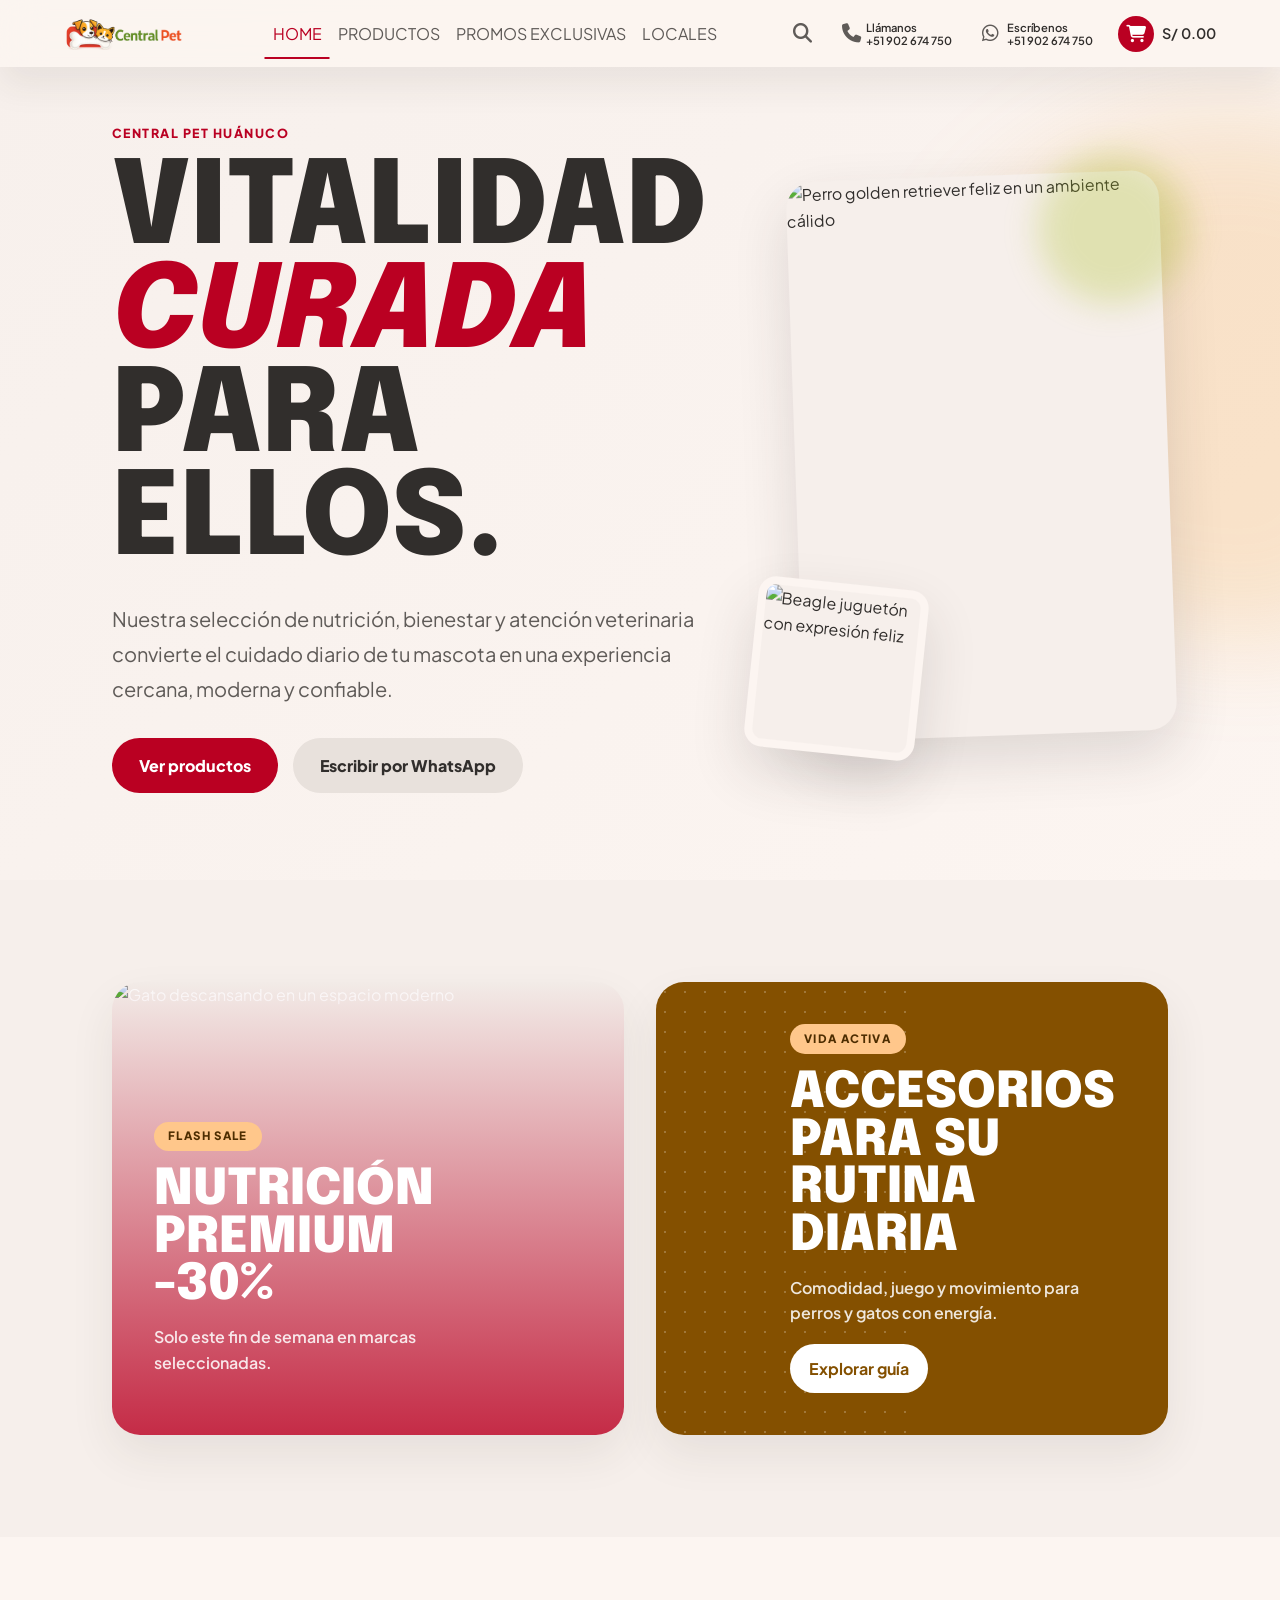
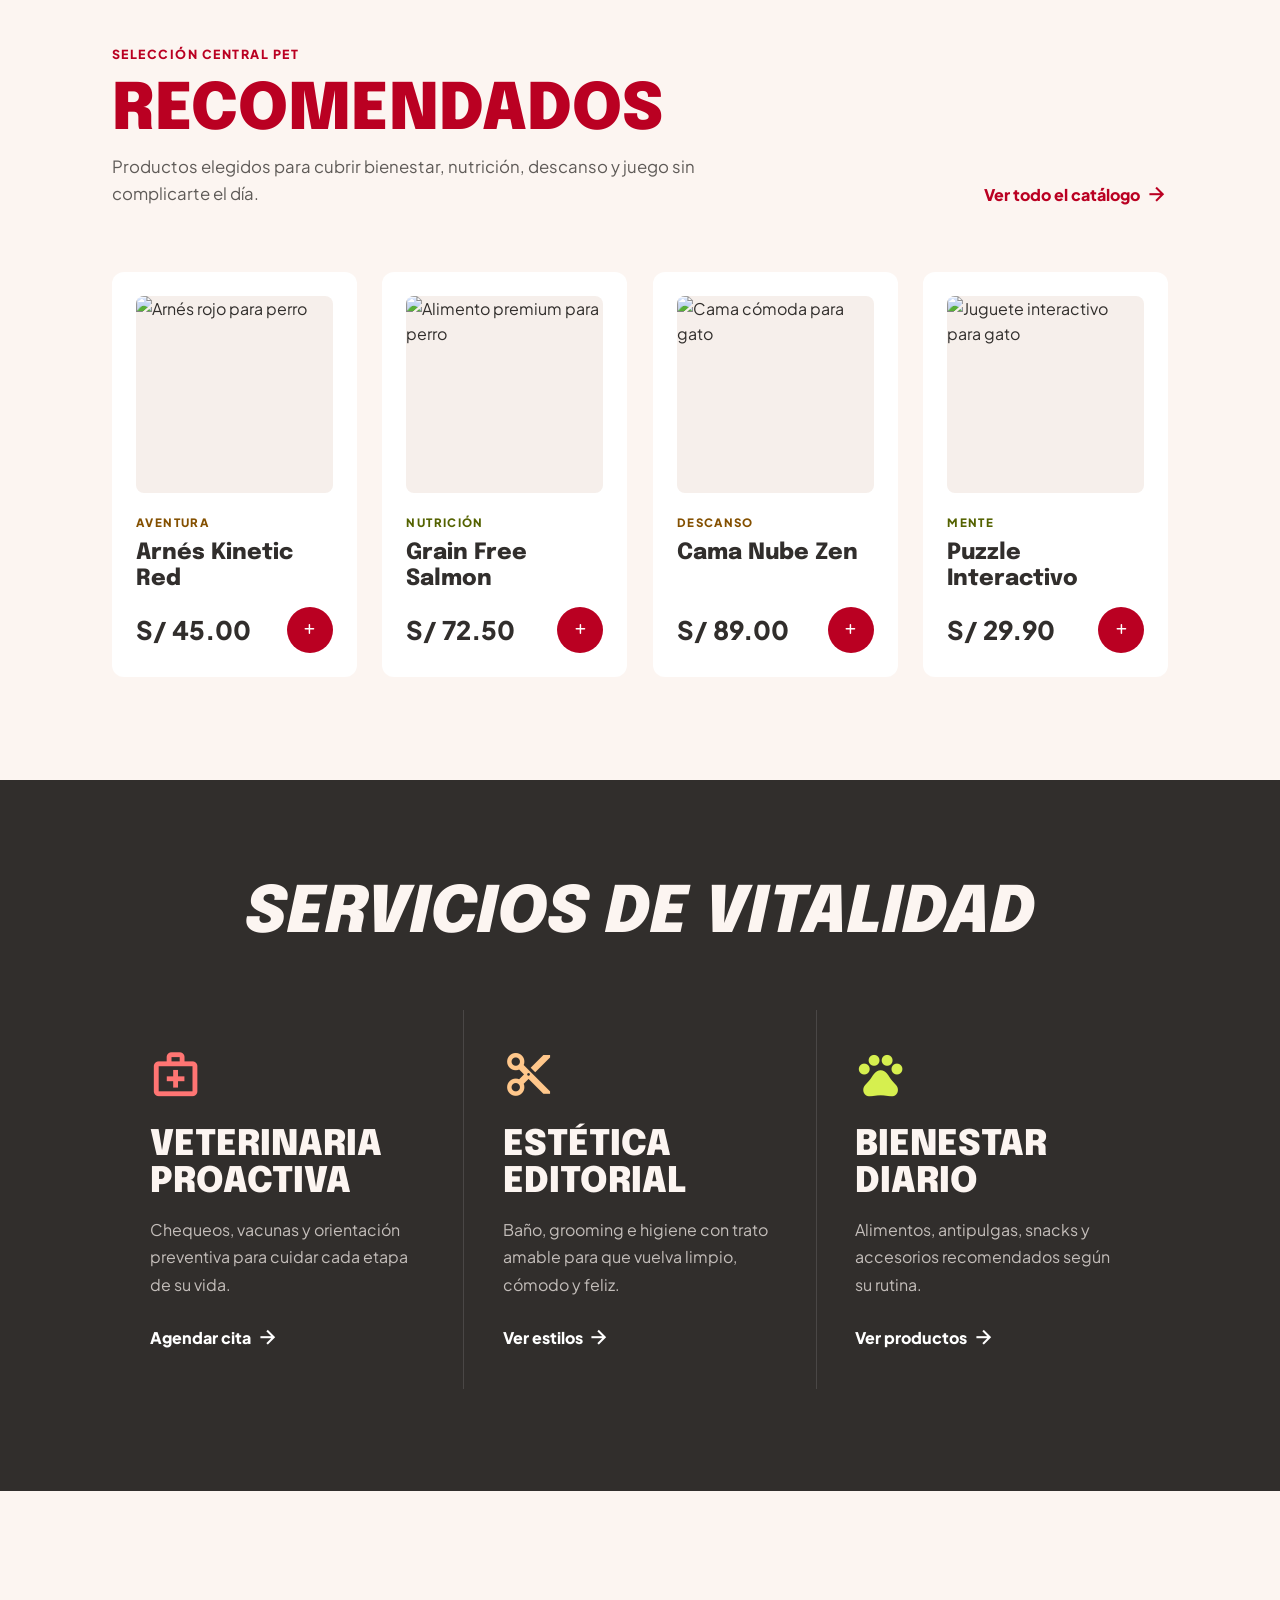
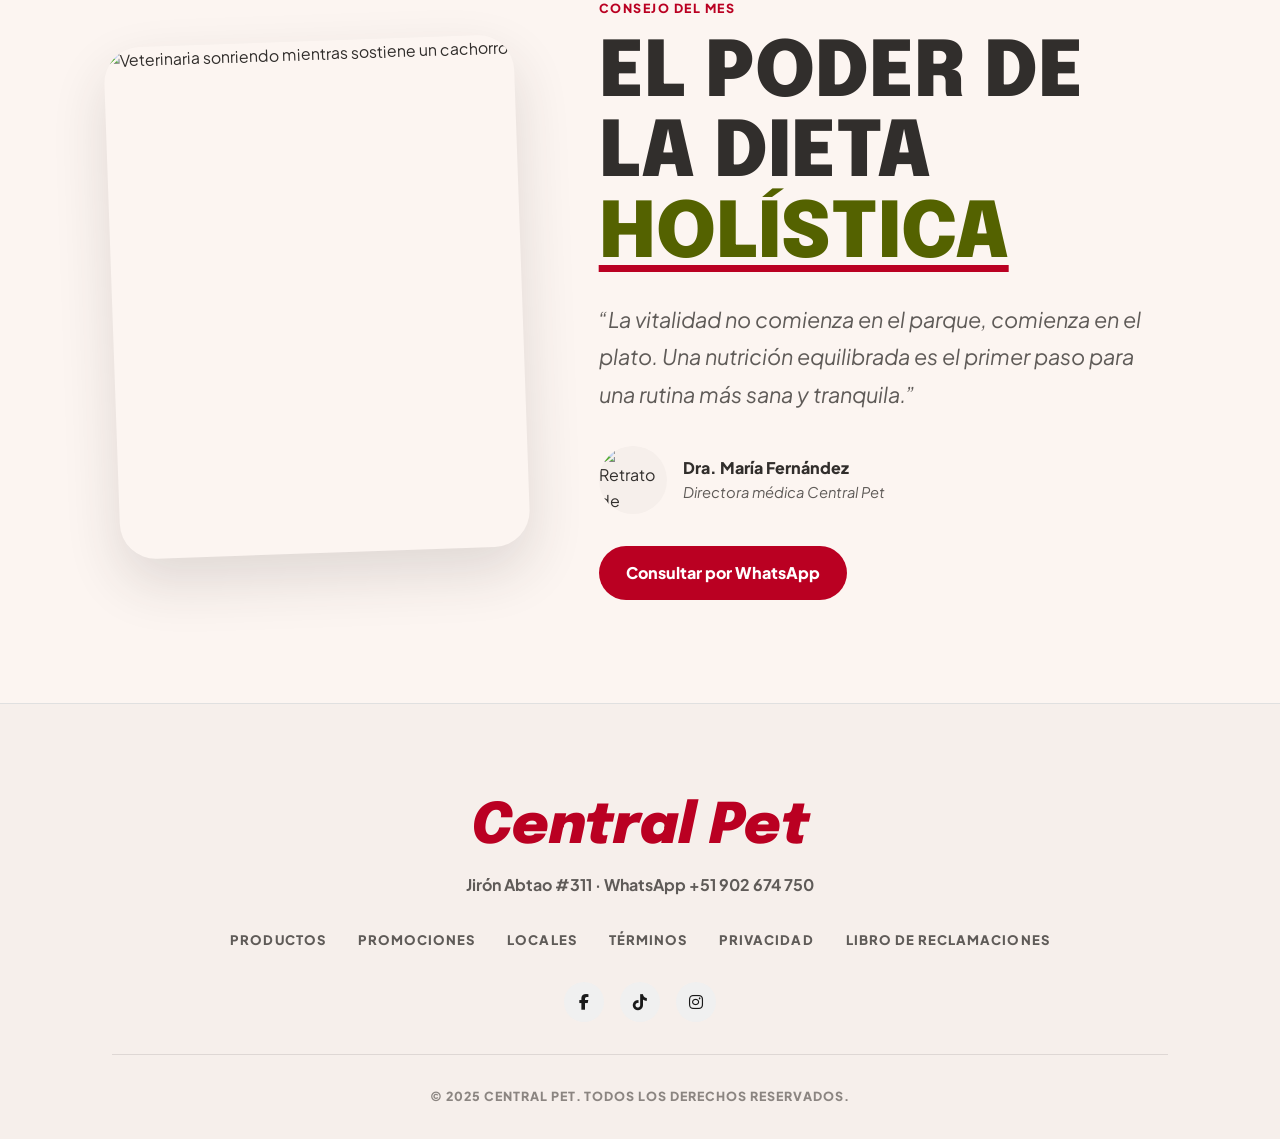
==== commit 70b40131: "cambio home" ====
--- a/index.html
+++ b/index.html
@@ -8,7 +8,8 @@
     <!-- Fuentes Central Pet -->
     <link rel="preconnect" href="https://fonts.googleapis.com">
     <link rel="preconnect" href="https://fonts.gstatic.com" crossorigin>
-    <link href="https://fonts.googleapis.com/css2?family=Manrope:wght@400;500;600;700;800&family=Plus+Jakarta+Sans:wght@600;700;800&display=swap" rel="stylesheet">
+    <link href="https://fonts.googleapis.com/css2?family=Epilogue:wght@400;700;800;900&family=Plus+Jakarta+Sans:wght@400;500;600;700;800&display=swap" rel="stylesheet">
+    <link href="https://fonts.googleapis.com/css2?family=Material+Symbols+Outlined:wght,FILL@100..700,0..1&display=swap" rel="stylesheet">
     <link rel="stylesheet" href="https://cdnjs.cloudflare.com/ajax/libs/font-awesome/6.5.1/css/all.min.css">
     <link rel="stylesheet" href="https://cdn.jsdelivr.net/npm/swiper@11/swiper-bundle.min.css"/>
     <!--  BOOTSTRAP  -->
@@ -16,14 +17,14 @@
     
     <link rel="stylesheet" href="style2.css">
 </head>
-<body>
+<body class="home-editorial-page">
 
     <header>
     <nav class="navbar navbar-expand-lg navbar-dark bg-primary-custom fixed-top">
         <div class="container site-container">
             <!-- Logo -->
             <a class="navbar-brand b-movil" href="index.html">
-                <img src="img/image.png" alt="Central Pet Logo" class="header-logo">
+                <img src="img/ass.png" alt="Central Pet Logo" class="header-logo">
             </a>
               <!-- Menú Colapsable  -->
             <div class="collapse navbar-collapse" id="centralPetNavbar">
@@ -74,153 +75,162 @@
     </nav>
 </header>
 
-    <main>
-        <!-- HERO SWIPER-->
-        <section class="hero-section">
-            <div class="swiper hero-swiper">
-                <div class="swiper-wrapper">
-                    <!-- Slide 1 -->
-                    <div class="swiper-slide" style="background-image: linear-gradient(rgba(26, 26, 26, 0.18), rgba(26, 26, 26, 0.18)), url('img/central-pet/hero-cuidado.jpg'), url('img/placeholder.png');">
-                        <div class="hero-content container site-container">
-                            <h1>Todo para cuidar a tu mascota en un solo lugar</h1>
-                            <p>Productos, orientación y atención cercana para perros y gatos en Huánuco.</p>
-                            <div class="hero-actions">
-                                <a href="menu.html" class="cta-button">Ver productos</a>
-                                <a href="https://wa.me/51902674750" target="_blank" class="cta-button cta-button--secondary">Escribir por WhatsApp</a>
-                            </div>
-                        </div>
-                    </div>
-                    <!-- Slide 2 -->
-                    <div class="swiper-slide" style="background-image: linear-gradient(rgba(26, 26, 26, 0.18), rgba(26, 26, 26, 0.18)), url('img/central-pet/hero-veterinaria.jpg'), url('img/placeholder.png');">
-                        <div class="hero-content container site-container">
-                            <h1>Consulta, vacunas y bienestar con atención cercana</h1>
-                            <p>Acompañamos el cuidado diario de tu mascota con trato amable y soluciones prácticas.</p>
-                            <div class="hero-actions">
-                                <a href="https://wa.me/51902674750" target="_blank" class="cta-button">Escribir por WhatsApp</a>
-                                <a href="locales.html" class="cta-button cta-button--secondary">Cómo llegar</a>
-                            </div>
-                        </div>
-                    </div>
-                    <!-- Slide 3 -->
-                    <div class="swiper-slide" style="background-image: linear-gradient(rgba(26, 26, 26, 0.18), rgba(26, 26, 26, 0.18)), url('img/central-pet/hero-productos.jpg'), url('img/placeholder.png');">
-                        <div class="hero-content container site-container">
-                            <h1>Alimentos, accesorios y engreimientos para perros y gatos</h1>
-                            <p>Encuentra básicos de salud, higiene, nutrición y juego para su rutina.</p>
-                            <div class="hero-actions">
-                                <a href="menu.html" class="cta-button">Ver productos</a>
-                                <a href="promociones.html" class="cta-button cta-button--secondary">Ver promociones</a>
-                            </div>
-                        </div>
-                    </div>
-                </div>
-                <!-- PARA LA PAGINACION -->
-                <div class="swiper-pagination"></div>
-                <!-- PARA LA NAVEGACION -->
-                <div class="swiper-button-prev"></div>
-                <div class="swiper-button-next"></div>
-            </div>
-        </section>
-
-        <!-- Sección de Productos Recomendados-->
-        <section class="product-carousel-section py-4" id="recomendados-section">
-            <div class="container site-container px-3">
-                <div class="d-flex align-items-center justify-content-between mb-2">
-                    <h2 class="section-title">Recomendados</h2>
-                    <a href="menu.html" class="view-all">Ver todo</a>
-                </div>
-                
-                <!-- Botones de navegación FUERA del wrapper con overflow hidden -->
-                <div class="carousel-nav-container position-relative">
-                    <button class="carousel-btn prev d-none d-lg-flex" aria-label="Anterior"><i class="fas fa-chevron-left"></i></button>
-                    <button class="carousel-btn next d-none d-lg-flex" aria-label="Siguiente"><i class="fas fa-chevron-right"></i></button>
-                    
-                    <div class="product-carousel-wrapper">
-                        <div class="swiper product-swiper">
-                            <div class="swiper-wrapper" id="home-recommended-track"></div>
-                        </div>
-                    </div>
-                    
-                    <!-- Controles móviles -->
-                    <div class="swiper-mobile-controls d-lg-none">
-                        <div class="swiper-pagination"></div>
-                        <div class="swiper-navigation-buttons">
-                            <button class="carousel-btn-mobile prev" aria-label="Anterior"><i class="fas fa-arrow-left"></i></button>
-                            <button class="carousel-btn-mobile next" aria-label="Siguiente"><i class="fas fa-arrow-right"></i></button>
-                        </div>
-                    </div>
-                </div>
-            </div>
-        </section>
-
-        <!-- Sección de Promociones -->
-        <section class="product-carousel-section py-4" id="promociones-section">
-            <div class="container site-container px-3">
-                <div class="d-flex align-items-center justify-content-between mb-2">
+    <main class="editorial-home">
+        <section class="editorial-hero">
+            <div class="editorial-glow editorial-glow--right"></div>
+            <div class="container site-container editorial-shell editorial-hero__grid">
+                <div class="editorial-hero__copy">
+                    <span class="editorial-kicker">Central Pet Huánuco</span>
+                    <h1>VITALIDAD <span>CURADA</span><br>PARA ELLOS.</h1>
+                    <p>Nuestra selección de nutrición, bienestar y atención veterinaria convierte el cuidado diario de tu mascota en una experiencia cercana, moderna y confiable.</p>
+                    <div class="editorial-actions">
+                        <a href="menu.html" class="editorial-btn editorial-btn--primary">Ver productos</a>
+                        <a href="https://wa.me/51902674750" target="_blank" class="editorial-btn editorial-btn--soft">Escribir por WhatsApp</a>
+                    </div>
+                </div>
+                <div class="editorial-hero__media" aria-label="Mascotas felices en Central Pet">
+                    <div class="editorial-hero__photo editorial-hero__photo--main">
+                        <img src="https://lh3.googleusercontent.com/aida-public/[base64]" alt="Perro golden retriever feliz en un ambiente cálido">
+                    </div>
+                    <div class="editorial-hero__photo editorial-hero__photo--mini">
+                        <img src="https://lh3.googleusercontent.com/aida-public/[base64]" alt="Beagle juguetón con expresión feliz">
+                    </div>
+                </div>
+            </div>
+        </section>
+
+        <section class="editorial-promos">
+            <div class="container site-container editorial-shell">
+                <div class="editorial-promo-grid">
+                    <a href="promociones.html" class="editorial-promo-card editorial-promo-card--image">
+                        <img src="https://lh3.googleusercontent.com/aida-public/[base64]" alt="Gato descansando en un espacio moderno">
+                        <div class="editorial-promo-card__content">
+                            <span>Flash sale</span>
+                            <h2>Nutrición<br>premium -30%</h2>
+                            <p>Solo este fin de semana en marcas seleccionadas.</p>
+                        </div>
+                    </a>
+                    <a href="menu.html#accesorios" class="editorial-promo-card editorial-promo-card--solid">
+                        <div class="editorial-pattern" aria-hidden="true"></div>
+                        <div class="editorial-promo-card__content">
+                            <span>Vida activa</span>
+                            <h2>Accesorios para su rutina diaria</h2>
+                            <p>Comodidad, juego y movimiento para perros y gatos con energía.</p>
+                            <strong>Explorar guía</strong>
+                        </div>
+                    </a>
+                </div>
+            </div>
+        </section>
+
+        <section class="editorial-products" id="recomendados-section">
+            <div class="container site-container editorial-shell">
+                <div class="editorial-section-heading">
                     <div>
-                        <h2 class="section-title mb-1">Promociones</h2>
-                        <p class="home-promotions-intro" id="home-promotions-intro">Cargando promociones destacadas...</p>
-                    </div>
-                    <a href="promociones.html" class="view-all">Ver calendario</a>
-                </div>
-                
-                <!-- Botones de navegación FUERA del wrapper con overflow hidden -->
-                <div class="carousel-nav-container position-relative">
-                    <button class="carousel-btn prev d-none d-lg-flex" aria-label="Anterior"><i class="fas fa-chevron-left"></i></button>
-                    <button class="carousel-btn next d-none d-lg-flex" aria-label="Siguiente"><i class="fas fa-chevron-right"></i></button>
-                    
-                    <div class="product-carousel-wrapper">
-                        <div class="swiper product-swiper">
-                            <div class="swiper-wrapper" id="home-promotions-track"></div>
-                        </div>
-                    </div>
-                    
-                    <!-- Controles móviles -->
-                    <div class="swiper-mobile-controls d-lg-none">
-                        <div class="swiper-pagination"></div>
-                        <div class="swiper-navigation-buttons">
-                            <button class="carousel-btn-mobile prev" aria-label="Anterior"><i class="fas fa-arrow-left"></i></button>
-                            <button class="carousel-btn-mobile next" aria-label="Siguiente"><i class="fas fa-arrow-right"></i></button>
-                        </div>
-                    </div>
-                </div>
-            </div>
-        </section>
-
-        <!--  SECCIÓN INFORMACIÓN Y BANNERS -->
-
-        <section class="info-section container site-container">
-            <!-- Banner Superior -->
-            <a href="https://wa.me/51902674750" target="_blank" class="banner-ad pm">
-                <img src="img/central-pet/banner-whatsapp.jpg" alt="Agenda su atención o compra por WhatsApp" onerror="this.onerror=null;this.src='img/placeholder.png';">
-            </a>     
-            <div class="info-grid">  
-                <div class="info-card-compound">                  
-                    <div class="card-image-part">
-                        <a href="locales.html"><img src="img/central-pet/banner-delivery.jpg" alt="Delivery pet shop en Huánuco" onerror="this.onerror=null;this.src='img/placeholder.png';"></a>
-                    </div>
-                    <div class="card-text-part">
-                        <h3>DELIVERY PET SHOP</h3>
-                        <p>Llevamos productos para tu mascota a Huánuco, Amarilis, Pillco Marca y zonas aledañas.</p>
-                        <a href="locales.html" class="btn-primary mt-auto">Ver cobertura</a>
-                    </div>
-                </div>
-                <div class="info-card-compound">
-                    <div class="card-image-part">
-                        <a href="promociones.html"><img src="img/central-pet/banner-beneficios.jpg" alt="Beneficios para clientes frecuentes" onerror="this.onerror=null;this.src='img/placeholder.png';"></a>
-                    </div>
-                    <div class="card-text-part">
-                        <h3>BENEFICIOS FRECUENTES</h3>
-                        <p>Accede a promociones, packs de temporada y recomendaciones para cuidar mejor a tu mascota.</p>
-                        <a href="promociones.html" class="btn-primary mt-auto">Ver beneficios</a>
-                    </div>
-                </div>
-
-            </div>
-
-            <!-- Banner Inferior -->
-            <a href="locales.html" class="banner-ad ut">
-                <img src="img/central-pet/banner-local.jpg" alt="Atención en Jirón Abtao #311" onerror="this.onerror=null;this.src='img/placeholder.png';">
-            </a>
+                        <span class="editorial-kicker">Selección Central Pet</span>
+                        <h2>RECOMENDADOS</h2>
+                        <p>Productos elegidos para cubrir bienestar, nutrición, descanso y juego sin complicarte el día.</p>
+                    </div>
+                    <a href="menu.html" class="editorial-link">Ver todo el catálogo <span class="material-symbols-outlined">arrow_forward</span></a>
+                </div>
+                <div class="editorial-product-grid">
+                    <article class="product-card editorial-product-card">
+                        <div class="card-image-container">
+                            <img src="https://lh3.googleusercontent.com/aida-public/[base64]" alt="Arnés rojo para perro">
+                        </div>
+                        <span class="editorial-product-card__tag">Aventura</span>
+                        <h3>Arnés Kinetic Red</h3>
+                        <p class="editorial-product-card__description">Arnés cómodo y resistente para paseos diarios con mejor control.</p>
+                        <div class="editorial-product-card__footer">
+                            <span class="current-price">S/ 45.00</span>
+                            <button class="add-to-cart-btn" data-button-variant="icon" aria-label="Agregar Arnés Kinetic Red"><i class="fas fa-plus"></i></button>
+                        </div>
+                    </article>
+                    <article class="product-card editorial-product-card">
+                        <div class="card-image-container">
+                            <img src="https://lh3.googleusercontent.com/aida-public/[base64]" alt="Alimento premium para perro">
+                        </div>
+                        <span class="editorial-product-card__tag editorial-product-card__tag--green">Nutrición</span>
+                        <h3>Grain Free Salmon</h3>
+                        <p class="editorial-product-card__description">Alimento premium con salmón para una nutrición completa y digestiva.</p>
+                        <div class="editorial-product-card__footer">
+                            <span class="current-price">S/ 72.50</span>
+                            <button class="add-to-cart-btn" data-button-variant="icon" aria-label="Agregar Grain Free Salmon"><i class="fas fa-plus"></i></button>
+                        </div>
+                    </article>
+                    <article class="product-card editorial-product-card">
+                        <div class="card-image-container">
+                            <img src="https://lh3.googleusercontent.com/aida-public/[base64]" alt="Cama cómoda para gato">
+                        </div>
+                        <span class="editorial-product-card__tag">Descanso</span>
+                        <h3>Cama Nube Zen</h3>
+                        <p class="editorial-product-card__description">Cama suave para descanso profundo de gatos y perros pequeños.</p>
+                        <div class="editorial-product-card__footer">
+                            <span class="current-price">S/ 89.00</span>
+                            <button class="add-to-cart-btn" data-button-variant="icon" aria-label="Agregar Cama Nube Zen"><i class="fas fa-plus"></i></button>
+                        </div>
+                    </article>
+                    <article class="product-card editorial-product-card">
+                        <div class="card-image-container">
+                            <img src="https://lh3.googleusercontent.com/aida-public/[base64]" alt="Juguete interactivo para gato">
+                        </div>
+                        <span class="editorial-product-card__tag editorial-product-card__tag--green">Mente</span>
+                        <h3>Puzzle Interactivo</h3>
+                        <p class="editorial-product-card__description">Juguete de estimulación para mantener su mente activa en casa.</p>
+                        <div class="editorial-product-card__footer">
+                            <span class="current-price">S/ 29.90</span>
+                            <button class="add-to-cart-btn" data-button-variant="icon" aria-label="Agregar Puzzle Interactivo"><i class="fas fa-plus"></i></button>
+                        </div>
+                    </article>
+                </div>
+            </div>
+        </section>
+
+        <section class="editorial-services">
+            <div class="container site-container editorial-shell">
+                <h2>Servicios de vitalidad</h2>
+                <div class="editorial-service-grid">
+                    <article class="editorial-service-card editorial-service-card--primary">
+                        <span class="material-symbols-outlined">medical_services</span>
+                        <h3>Veterinaria proactiva</h3>
+                        <p>Chequeos, vacunas y orientación preventiva para cuidar cada etapa de su vida.</p>
+                        <a href="https://wa.me/51902674750" target="_blank">Agendar cita <span class="material-symbols-outlined">arrow_forward</span></a>
+                    </article>
+                    <article class="editorial-service-card editorial-service-card--secondary">
+                        <span class="material-symbols-outlined">content_cut</span>
+                        <h3>Estética editorial</h3>
+                        <p>Baño, grooming e higiene con trato amable para que vuelva limpio, cómodo y feliz.</p>
+                        <a href="menu.html#grooming">Ver estilos <span class="material-symbols-outlined">arrow_forward</span></a>
+                    </article>
+                    <article class="editorial-service-card editorial-service-card--accent">
+                        <span class="material-symbols-outlined">pets</span>
+                        <h3>Bienestar diario</h3>
+                        <p>Alimentos, antipulgas, snacks y accesorios recomendados según su rutina.</p>
+                        <a href="menu.html">Ver productos <span class="material-symbols-outlined">arrow_forward</span></a>
+                    </article>
+                </div>
+            </div>
+        </section>
+
+        <section class="editorial-advice">
+            <div class="container site-container editorial-shell editorial-advice__grid">
+                <div class="editorial-advice__media">
+                    <img src="https://lh3.googleusercontent.com/aida-public/[base64]" alt="Veterinaria sonriendo mientras sostiene un cachorro">
+                </div>
+                <div class="editorial-advice__copy">
+                    <span class="editorial-kicker">Consejo del mes</span>
+                    <h2>El poder de la dieta <span>holística</span></h2>
+                    <p class="editorial-quote">“La vitalidad no comienza en el parque, comienza en el plato. Una nutrición equilibrada es el primer paso para una rutina más sana y tranquila.”</p>
+                    <div class="editorial-doctor">
+                        <img src="https://lh3.googleusercontent.com/aida-public/[base64]" alt="Retrato de doctora veterinaria">
+                        <div>
+                            <strong>Dra. María Fernández</strong>
+                            <span>Directora médica Central Pet</span>
+                        </div>
+                    </div>
+                    <a href="https://wa.me/51902674750" target="_blank" class="editorial-btn editorial-btn--primary">Consultar por WhatsApp</a>
+                </div>
+            </div>
         </section>
     </main>
     <!-- Carrito flotante para móviles -->
@@ -284,68 +294,24 @@
         </div>
     </div>
 
-    <!-- NUEVO FOOTER DETALLADO -->
-    <footer>
-        <div class="footer-grid container site-container">
-            <div class="footer-column accordion-item">
-                <h4 class="accordion-header">
-                    Nuestros Productos
-                    <i class="fas fa-chevron-down accordion-icon"></i>
-                </h4>
-                <ul class="accordion-content">
-                    <li><a href="menu.html#alimentos">Alimentos</a></li>
-                    <li><a href="menu.html#higiene">Higiene</a></li>
-                    <li><a href="menu.html#antipulgas">Antipulgas</a></li>
-                    <li><a href="menu.html#snacks">Snacks</a></li>
-                    <li><a href="menu.html#accesorios">Accesorios</a></li>
-                    <li><a href="menu.html#juguetes">Juguetes</a></li>
-                    <li><a href="menu.html#servicios-veterinarios">Servicios veterinarios</a></li>
-                    <li><a href="menu.html#grooming">Grooming</a></li>
-                </ul>
-            </div>            
-            <div class="footer-column accordion-item">
-                 <h4 class="accordion-header">
-                    Ayuda
-                    <i class="fas fa-chevron-down accordion-icon"></i>
-                </h4>
-                <ul class="accordion-content">
-                    <li><a href="terminos-condiciones.html">Términos y Condiciones</a></li>                    
-                    <li><a href="politica-privacidad.html">Política de Privacidad</a></li>
-                </ul>
-            </div>
-            <div class="footer-column">
-                <a href="libro-reclamaciones.html" style="text-decoration: none; color: var(--color-primary); text-align: center; display: inline-block;">
-                    <h4>Libro de Reclamaciones</h4>
-                    <img src="img/Libro_De_Reclamaciones.webp" alt="Libro de Reclamaciones" style="width: 150px; height: auto; display: block; margin: 0 auto;">
-                </a>                
-                <h4 class="mt-2">Métodos de Pago</h4>                
-                <ul class="payment-methods">
-                    <li>
-                        <img src="svg/visa-classic-svgrepo-com.svg" alt="Visa" style="width: 40px; height: auto; vertical-align: middle; margin-right: 5px;">
-                        Visa
-                    </li>
-                    <li>
-                        <img src="svg/mastercard-full-svgrepo-com.svg" alt="Mastercard" style="width: 40px; height: auto; vertical-align: middle; margin-right: 5px;">
-                        Mastercard
-                    </li>
-                    <li>
-                        <img src="svg/Yape Logo Vector.svg" alt="Yape" style="width: 40px; height: 20px; vertical-align: middle; margin-right: 5px;">
-                        Yape
-                    </li>
-                </ul>
-            </div>
-            <div class="footer-column">
-                <img src="img/Logo Azul.png" alt="Central Pet Logo" class="footer-logo">
-                <h4>Síguenos en</h4>
-                <div class="social-icons">
-                    <a href="https://www.facebook.com/centralpet" target="_blank" aria-label="Facebook"><i class="fab fa-facebook-f"></i></a>
-                    <a href="https://www.tiktok.com/@centralpet"target="_blank" aria-label="TikTok"><i class="fab fa-tiktok"></i></a>
-                    <a href="https://www.instagram.com/centralpet/" target="_blank" aria-label="Instagram"><i class="fab fa-instagram"></i></a>
-                </div>
-            </div>
-        </div>
-        <div class="footer-bottom">
-            <p>© 2025 Todos los derechos reservados.</p>
+    <footer class="editorial-footer">
+        <div class="container site-container editorial-shell">
+            <div class="editorial-footer__brand">Central Pet</div>
+            <p>Jirón Abtao #311 · WhatsApp +51 902 674 750</p>
+            <div class="editorial-footer__links">
+                <a href="menu.html">Productos</a>
+                <a href="promociones.html">Promociones</a>
+                <a href="locales.html">Locales</a>
+                <a href="terminos-condiciones.html">Términos</a>
+                <a href="politica-privacidad.html">Privacidad</a>
+                <a href="libro-reclamaciones.html">Libro de reclamaciones</a>
+            </div>
+            <div class="social-icons editorial-footer__social">
+                <a href="https://www.facebook.com/centralpet" target="_blank" aria-label="Facebook"><i class="fab fa-facebook-f"></i></a>
+                <a href="https://www.tiktok.com/@centralpet" target="_blank" aria-label="TikTok"><i class="fab fa-tiktok"></i></a>
+                <a href="https://www.instagram.com/centralpet/" target="_blank" aria-label="Instagram"><i class="fab fa-instagram"></i></a>
+            </div>
+            <div class="editorial-footer__bottom">© 2025 Central Pet. Todos los derechos reservados.</div>
         </div>
     </footer>
 
--- a/style2.css
+++ b/style2.css
@@ -3816,3 +3816,926 @@
         box-shadow: var(--promo-shadow-strong);
     }
 }
+
+/* --- HOME EDITORIAL CENTRAL PET --- */
+.home-editorial-page {
+    --editorial-bg: #fcf5f1;
+    --editorial-surface: #f6efeb;
+    --editorial-surface-strong: #e8e1dc;
+    --editorial-dark: #312e2c;
+    --editorial-muted: #5f5b58;
+    --editorial-primary: #ba0022;
+    --editorial-primary-soft: #ff7573;
+    --editorial-secondary: #845000;
+    --editorial-secondary-soft: #ffc78b;
+    --editorial-tertiary: #546200;
+    --editorial-tertiary-soft: #d6ef4f;
+    --font-family: 'Plus Jakarta Sans', sans-serif;
+    --font-heading: 'Epilogue', sans-serif;
+    background: var(--editorial-bg);
+    color: var(--editorial-dark);
+}
+
+.home-editorial-page .material-symbols-outlined {
+    font-family: 'Material Symbols Outlined';
+    font-weight: normal;
+    font-style: normal;
+    font-size: 1.35em;
+    line-height: 1;
+    letter-spacing: normal;
+    text-transform: none;
+    display: inline-flex;
+    white-space: nowrap;
+    word-wrap: normal;
+    direction: ltr;
+    -webkit-font-feature-settings: 'liga';
+    font-feature-settings: 'liga';
+    -webkit-font-smoothing: antialiased;
+    font-variation-settings: 'FILL' 0, 'wght' 500, 'GRAD' 0, 'opsz' 24;
+}
+
+.home-editorial-page .bg-primary-custom {
+    background: rgba(252, 245, 241, 0.88) !important;
+    backdrop-filter: blur(20px);
+    box-shadow: 0 18px 35px rgba(49, 46, 44, 0.08);
+}
+
+.home-editorial-page .navbar-nav .nav-link,
+.home-editorial-page .nav-icon-link {
+    color: var(--editorial-muted);
+}
+
+.home-editorial-page .navbar-nav .nav-link:hover,
+.home-editorial-page .navbar-nav .nav-link.active,
+.home-editorial-page .nav-icon-link:hover {
+    color: var(--editorial-primary);
+}
+
+.home-editorial-page .navbar-nav .nav-link::after {
+    background: var(--editorial-primary);
+}
+
+.home-editorial-page .cart-circle {
+    background: var(--editorial-primary);
+}
+
+.home-editorial-page .cart-circle i {
+    color: #fff;
+}
+
+.home-editorial-page .cart-price,
+.home-editorial-page .phone-text,
+.home-editorial-page .whatsapp-text {
+    color: var(--editorial-dark);
+}
+
+.home-editorial-page .navbar-toggler-icon {
+    filter: invert(1);
+}
+
+.editorial-home {
+    overflow: hidden;
+    background: var(--editorial-bg);
+    font-family: var(--font-family);
+}
+
+.editorial-shell {
+    max-width: 1440px;
+    padding-left: clamp(18px, 4vw, 48px);
+    padding-right: clamp(18px, 4vw, 48px);
+}
+
+.editorial-kicker {
+    display: inline-flex;
+    align-items: center;
+    width: fit-content;
+    color: var(--editorial-primary);
+    font-size: 0.78rem;
+    font-weight: 800;
+    letter-spacing: 0.12em;
+    text-transform: uppercase;
+    margin-bottom: 1rem;
+}
+
+.editorial-hero {
+    position: relative;
+    min-height: min(920px, calc(100vh - 20px));
+    display: flex;
+    align-items: center;
+    padding: 112px 0 80px;
+    background: linear-gradient(135deg, rgba(246, 239, 235, 0.85), rgba(252, 245, 241, 1));
+}
+
+.editorial-glow {
+    position: absolute;
+    border-radius: 60% 40% 30% 70% / 60% 30% 70% 40%;
+    filter: blur(50px);
+    pointer-events: none;
+}
+
+.editorial-glow--right {
+    width: min(520px, 55vw);
+    aspect-ratio: 1;
+    right: -160px;
+    top: 120px;
+    background: rgba(242, 163, 65, 0.22);
+}
+
+.editorial-hero__grid {
+    position: relative;
+    z-index: 1;
+    display: grid;
+    grid-template-columns: minmax(0, 1.18fr) minmax(360px, 0.82fr);
+    align-items: center;
+    gap: clamp(2rem, 5vw, 5.5rem);
+}
+
+.editorial-hero__copy h1,
+.editorial-section-heading h2,
+.editorial-services h2,
+.editorial-advice__copy h2,
+.editorial-promo-card h2,
+.editorial-product-card h3,
+.editorial-service-card h3,
+.editorial-footer__brand {
+    font-family: var(--font-heading);
+    letter-spacing: 0;
+}
+
+.editorial-hero__copy h1 {
+    max-width: 920px;
+    margin: 0 0 1.65rem;
+    color: var(--editorial-dark);
+    font-size: clamp(3.25rem, 9vw, 8rem);
+    font-weight: 900;
+    line-height: 0.9;
+}
+
+.editorial-hero__copy h1 span {
+    color: var(--editorial-primary);
+    font-style: italic;
+}
+
+.editorial-hero__copy p {
+    max-width: 640px;
+    margin: 0 0 2rem;
+    color: var(--editorial-muted);
+    font-size: clamp(1rem, 1.7vw, 1.25rem);
+    line-height: 1.75;
+}
+
+.editorial-actions {
+    display: flex;
+    flex-wrap: wrap;
+    gap: 0.9rem;
+}
+
+.editorial-btn {
+    display: inline-flex;
+    align-items: center;
+    justify-content: center;
+    min-height: 52px;
+    padding: 0.9rem 1.7rem;
+    border-radius: 999px;
+    border: 0;
+    font-weight: 800;
+    text-decoration: none;
+    transition: transform 0.2s ease, background 0.2s ease, color 0.2s ease, opacity 0.2s ease;
+}
+
+.editorial-btn:hover {
+    transform: translateY(-2px);
+}
+
+.editorial-btn--primary {
+    background: var(--editorial-primary);
+    color: #fff;
+}
+
+.editorial-btn--primary:hover {
+    background: #9d001b;
+    color: #fff;
+}
+
+.editorial-btn--soft {
+    background: var(--editorial-surface-strong);
+    color: var(--editorial-dark);
+}
+
+.editorial-btn--soft:hover {
+    background: #ddd5d0;
+    color: var(--editorial-dark);
+}
+
+.editorial-hero__media {
+    position: relative;
+    min-height: 560px;
+}
+
+.editorial-hero__photo {
+    overflow: hidden;
+    box-shadow: 0 24px 55px rgba(49, 46, 44, 0.14);
+    background: var(--editorial-surface);
+}
+
+.editorial-hero__photo img,
+.editorial-promo-card img,
+.editorial-product-card .card-image-container img,
+.editorial-advice__media img,
+.editorial-doctor img {
+    display: block;
+    width: 100%;
+    height: 100%;
+    object-fit: cover;
+}
+
+.editorial-hero__photo--main {
+    position: absolute;
+    inset: 0 0 0 34px;
+    border-radius: 28px;
+    transform: rotate(-2deg);
+    transition: transform 0.7s ease;
+}
+
+.editorial-hero__photo--mini {
+    position: absolute;
+    left: -10px;
+    bottom: -18px;
+    width: min(210px, 42%);
+    aspect-ratio: 1;
+    border: 8px solid var(--editorial-bg);
+    border-radius: 18px;
+    transform: rotate(6deg);
+    transition: transform 0.5s ease;
+    z-index: 2;
+}
+
+.editorial-hero__media:hover .editorial-hero__photo--main {
+    transform: rotate(0deg);
+}
+
+.editorial-hero__media:hover .editorial-hero__photo--mini {
+    transform: rotate(0deg);
+}
+
+.editorial-hero__media::after {
+    content: '';
+    position: absolute;
+    top: -22px;
+    right: -20px;
+    width: 150px;
+    aspect-ratio: 1;
+    border-radius: 50%;
+    background: rgba(168, 191, 31, 0.28);
+    filter: blur(16px);
+}
+
+.editorial-promos,
+.editorial-products,
+.editorial-advice {
+    padding: clamp(4rem, 8vw, 7rem) 0;
+}
+
+.editorial-promos {
+    background: var(--editorial-surface);
+}
+
+.editorial-promo-grid {
+    display: grid;
+    grid-template-columns: repeat(2, minmax(0, 1fr));
+    gap: clamp(1rem, 2.5vw, 2rem);
+}
+
+.editorial-promo-card {
+    position: relative;
+    min-height: 400px;
+    overflow: hidden;
+    border-radius: 28px;
+    color: #fff;
+    text-decoration: none;
+    box-shadow: 0 20px 45px rgba(49, 46, 44, 0.08);
+}
+
+.editorial-promo-card:hover {
+    color: #fff;
+}
+
+.editorial-promo-card--image img {
+    position: absolute;
+    inset: 0;
+    transition: transform 0.8s ease;
+}
+
+.editorial-promo-card--image:hover img {
+    transform: scale(1.06);
+}
+
+.editorial-promo-card--image::after {
+    content: '';
+    position: absolute;
+    inset: 0;
+    background: linear-gradient(180deg, rgba(49, 46, 44, 0.02), rgba(186, 0, 34, 0.82));
+}
+
+.editorial-promo-card--solid {
+    display: flex;
+    align-items: center;
+    justify-content: flex-end;
+    background: var(--editorial-secondary);
+}
+
+.editorial-pattern {
+    position: absolute;
+    inset: 0 auto 0 -8%;
+    width: 58%;
+    opacity: 0.28;
+    background-image: radial-gradient(circle, rgba(255,255,255,0.8) 1px, transparent 1px);
+    background-size: 20px 20px;
+}
+
+.editorial-promo-card__content {
+    position: relative;
+    z-index: 1;
+    width: min(420px, 100%);
+    padding: clamp(1.5rem, 4vw, 2.6rem);
+}
+
+.editorial-promo-card--image .editorial-promo-card__content {
+    position: absolute;
+    left: 0;
+    bottom: 0;
+}
+
+.editorial-promo-card__content span {
+    display: inline-flex;
+    width: fit-content;
+    margin-bottom: 1rem;
+    padding: 0.35rem 0.9rem;
+    border-radius: 999px;
+    background: var(--editorial-secondary-soft);
+    color: #4d2d00;
+    font-size: 0.72rem;
+    font-weight: 900;
+    letter-spacing: 0.12em;
+    text-transform: uppercase;
+}
+
+.editorial-promo-card__content h2 {
+    margin: 0 0 0.9rem;
+    font-size: clamp(2.1rem, 4vw, 3.1rem);
+    font-weight: 900;
+    line-height: 0.96;
+    text-transform: uppercase;
+}
+
+.editorial-promo-card__content p {
+    margin: 0 0 1.1rem;
+    color: rgba(255, 255, 255, 0.86);
+    font-weight: 600;
+}
+
+.editorial-promo-card__content strong {
+    display: inline-flex;
+    width: fit-content;
+    padding: 0.75rem 1.2rem;
+    border-radius: 999px;
+    background: #fff;
+    color: var(--editorial-secondary);
+}
+
+.editorial-section-heading {
+    display: flex;
+    align-items: flex-end;
+    justify-content: space-between;
+    gap: 2rem;
+    margin-bottom: clamp(2rem, 5vw, 4rem);
+}
+
+.editorial-section-heading h2 {
+    margin: 0 0 0.8rem;
+    color: var(--editorial-primary);
+    font-size: clamp(2.6rem, 5vw, 4.25rem);
+    font-weight: 900;
+    line-height: 0.95;
+}
+
+.editorial-section-heading p {
+    max-width: 620px;
+    margin: 0;
+    color: var(--editorial-muted);
+    font-size: 1.05rem;
+}
+
+.editorial-link {
+    display: inline-flex;
+    align-items: center;
+    gap: 0.35rem;
+    color: var(--editorial-primary);
+    font-weight: 900;
+    text-decoration: none;
+    white-space: nowrap;
+}
+
+.editorial-link:hover {
+    color: var(--editorial-primary);
+    text-decoration: underline;
+    text-underline-offset: 8px;
+}
+
+.editorial-product-grid {
+    display: grid;
+    grid-template-columns: repeat(4, minmax(0, 1fr));
+    gap: clamp(1rem, 2vw, 2rem);
+}
+
+.home-editorial-page .editorial-product-card {
+    display: flex;
+    flex-direction: column;
+    min-height: 100%;
+    padding: clamp(1rem, 2vw, 1.5rem);
+    border: 0;
+    border-radius: 12px;
+    background: #fff;
+    box-shadow: none;
+    transition: transform 0.25s ease, box-shadow 0.25s ease;
+}
+
+.home-editorial-page .editorial-product-card:hover {
+    transform: translateY(-8px);
+    box-shadow: 0 18px 45px rgba(49, 46, 44, 0.08);
+}
+
+.home-editorial-page .editorial-product-card .card-image-container {
+    width: 100%;
+    max-width: none;
+    min-width: 0;
+    min-height: 0;
+    flex: none;
+    aspect-ratio: 1;
+    height: auto;
+    margin-bottom: 1.35rem;
+    overflow: hidden;
+    border-radius: 8px;
+    background: var(--editorial-surface);
+}
+
+.home-editorial-page .editorial-product-card .card-image-container img {
+    position: static;
+    width: 100%;
+    height: 100%;
+    max-width: none;
+    object-fit: cover;
+}
+
+.home-editorial-page .editorial-product-card:hover .card-image-container img {
+    transform: scale(1.1);
+}
+
+.editorial-product-card__tag {
+    color: var(--editorial-secondary);
+    font-size: 0.72rem;
+    font-weight: 900;
+    letter-spacing: 0.12em;
+    text-transform: uppercase;
+}
+
+.editorial-product-card__tag--green {
+    color: var(--editorial-tertiary);
+}
+
+.home-editorial-page .editorial-product-card h3 {
+    margin: 0.45rem 0 1rem;
+    color: var(--editorial-dark);
+    font-size: clamp(1.15rem, 2vw, 1.4rem);
+    font-weight: 800;
+    line-height: 1.15;
+}
+
+.editorial-product-card__description {
+    display: none;
+}
+
+.editorial-product-card__footer {
+    display: flex;
+    align-items: center;
+    justify-content: space-between;
+    gap: 0.8rem;
+    margin-top: auto;
+}
+
+.home-editorial-page .editorial-product-card .current-price {
+    color: var(--editorial-dark);
+    font-size: clamp(1.35rem, 2vw, 1.7rem);
+    font-weight: 900;
+}
+
+.home-editorial-page .editorial-product-card .add-to-cart-btn {
+    display: inline-flex;
+    align-items: center;
+    justify-content: center;
+    flex: 0 0 auto;
+    width: 46px;
+    min-width: 46px;
+    height: 46px;
+    padding: 0;
+    border: 0;
+    border-radius: 50%;
+    background: var(--editorial-primary);
+    color: #fff;
+}
+
+.home-editorial-page .editorial-product-card .add-to-cart-btn.quantity-control {
+    width: auto;
+    min-width: 126px;
+    border-radius: 999px;
+}
+
+.editorial-services {
+    padding: clamp(4rem, 8vw, 7rem) 0;
+    background: var(--editorial-dark);
+    color: var(--editorial-bg);
+}
+
+.editorial-services h2 {
+    margin: 0 0 clamp(2.5rem, 5vw, 4.5rem);
+    font-size: clamp(2.5rem, 5vw, 4rem);
+    font-style: italic;
+    font-weight: 900;
+    line-height: 1;
+    text-align: center;
+    text-transform: uppercase;
+}
+
+.editorial-service-grid {
+    display: grid;
+    grid-template-columns: repeat(3, minmax(0, 1fr));
+    gap: 1px;
+    background: rgba(255, 255, 255, 0.12);
+}
+
+.editorial-service-card {
+    min-height: 340px;
+    padding: clamp(1.5rem, 3vw, 3rem);
+    background: var(--editorial-dark);
+    transition: background 0.25s ease, color 0.25s ease;
+}
+
+.editorial-service-card > .material-symbols-outlined {
+    margin-bottom: 1.7rem;
+    font-size: 3.2rem;
+}
+
+.editorial-service-card--primary > .material-symbols-outlined {
+    color: var(--editorial-primary-soft);
+}
+
+.editorial-service-card--secondary > .material-symbols-outlined {
+    color: var(--editorial-secondary-soft);
+}
+
+.editorial-service-card--accent > .material-symbols-outlined {
+    color: var(--editorial-tertiary-soft);
+}
+
+.editorial-service-card:hover {
+    color: #fff;
+}
+
+.editorial-service-card--primary:hover {
+    background: var(--editorial-primary);
+}
+
+.editorial-service-card--secondary:hover {
+    background: var(--editorial-secondary);
+}
+
+.editorial-service-card--accent:hover {
+    background: var(--editorial-tertiary);
+}
+
+.editorial-service-card h3 {
+    margin: 0 0 1rem;
+    font-size: clamp(1.65rem, 3vw, 2.2rem);
+    font-weight: 900;
+    line-height: 1.04;
+    text-transform: uppercase;
+}
+
+.editorial-service-card p {
+    margin: 0;
+    color: rgba(252, 245, 241, 0.72);
+    line-height: 1.7;
+}
+
+.editorial-service-card a {
+    display: inline-flex;
+    align-items: center;
+    gap: 0.35rem;
+    margin-top: 1.7rem;
+    color: #fff;
+    font-weight: 900;
+    text-decoration: none;
+}
+
+.editorial-advice__grid {
+    display: grid;
+    grid-template-columns: minmax(320px, 0.72fr) minmax(0, 1fr);
+    align-items: center;
+    gap: clamp(2.5rem, 6vw, 6rem);
+}
+
+.editorial-advice__media {
+    aspect-ratio: 4 / 5;
+    overflow: hidden;
+    border-radius: 36px;
+    transform: rotate(-2deg);
+    box-shadow: 0 24px 55px rgba(49, 46, 44, 0.14);
+}
+
+.editorial-advice__copy h2 {
+    max-width: 820px;
+    margin: 0 0 1.5rem;
+    color: var(--editorial-dark);
+    font-size: clamp(2.8rem, 6vw, 5.4rem);
+    font-weight: 900;
+    line-height: 1.05;
+    text-transform: uppercase;
+}
+
+.editorial-advice__copy h2 span {
+    color: var(--editorial-tertiary);
+    text-decoration: underline;
+    text-decoration-color: var(--editorial-primary);
+    text-underline-offset: 8px;
+}
+
+.editorial-quote {
+    max-width: 760px;
+    margin: 0 0 2rem;
+    color: var(--editorial-muted);
+    font-size: clamp(1.1rem, 2vw, 1.35rem);
+    font-style: italic;
+    line-height: 1.75;
+}
+
+.editorial-doctor {
+    display: flex;
+    align-items: center;
+    gap: 1rem;
+    margin-bottom: 2rem;
+}
+
+.editorial-doctor img {
+    width: 68px;
+    height: 68px;
+    border-radius: 50%;
+    background: var(--editorial-surface);
+}
+
+.editorial-doctor strong,
+.editorial-doctor span {
+    display: block;
+}
+
+.editorial-doctor strong {
+    font-weight: 900;
+}
+
+.editorial-doctor span {
+    color: var(--editorial-muted);
+    font-size: 0.92rem;
+    font-style: italic;
+}
+
+.editorial-footer {
+    padding: clamp(4rem, 8vw, 6rem) 0 2rem;
+    background: var(--editorial-surface);
+    color: var(--editorial-muted);
+    text-align: center;
+}
+
+.editorial-footer__brand {
+    margin-bottom: 1rem;
+    color: var(--editorial-primary);
+    font-size: clamp(2.2rem, 5vw, 3.5rem);
+    font-style: italic;
+    font-weight: 900;
+    line-height: 1;
+}
+
+.editorial-footer p {
+    margin: 0 0 2rem;
+    color: var(--editorial-muted);
+    font-weight: 700;
+}
+
+.editorial-footer__links {
+    display: flex;
+    flex-wrap: wrap;
+    justify-content: center;
+    gap: 1rem 2rem;
+    margin-bottom: 2rem;
+}
+
+.editorial-footer__links a {
+    color: var(--editorial-muted);
+    font-size: 0.82rem;
+    font-weight: 900;
+    letter-spacing: 0.08em;
+    text-decoration: none;
+    text-transform: uppercase;
+}
+
+.editorial-footer__links a:hover {
+    color: var(--editorial-primary);
+    text-decoration: underline;
+    text-underline-offset: 6px;
+}
+
+.editorial-footer__social {
+    justify-content: center;
+    margin-bottom: 2rem;
+}
+
+.editorial-footer__bottom {
+    padding-top: 2rem;
+    border-top: 1px solid rgba(49, 46, 44, 0.12);
+    color: #8b8581;
+    font-size: 0.78rem;
+    font-weight: 800;
+    letter-spacing: 0.08em;
+    text-transform: uppercase;
+}
+
+@media (max-width: 1199px) {
+    .editorial-hero {
+        min-height: auto;
+    }
+
+    .editorial-hero__grid {
+        grid-template-columns: 1fr;
+    }
+
+    .editorial-hero__media {
+        width: min(680px, 100%);
+        min-height: 520px;
+        margin: 0 auto;
+    }
+
+    .editorial-product-grid {
+        grid-template-columns: repeat(2, minmax(0, 1fr));
+    }
+}
+
+@media (max-width: 991px) {
+    .home-editorial-page .navbar-collapse {
+        border: 1px solid rgba(49, 46, 44, 0.1);
+    }
+
+    .editorial-promo-grid,
+    .editorial-service-grid,
+    .editorial-advice__grid {
+        grid-template-columns: 1fr;
+    }
+
+    .editorial-service-grid {
+        gap: 1px;
+    }
+
+    .editorial-advice__media {
+        width: min(520px, 100%);
+        margin: 0 auto;
+    }
+
+    .editorial-section-heading {
+        display: block;
+    }
+
+    .editorial-link {
+        margin-top: 1.2rem;
+    }
+}
+
+@media (max-width: 767px) {
+    .home-editorial-page .header-logo {
+        height: 32px;
+    }
+
+    .editorial-hero {
+        padding: 96px 0 56px;
+    }
+
+    .editorial-hero__copy h1 {
+        font-size: clamp(3rem, 17vw, 4.85rem);
+    }
+
+    .editorial-actions,
+    .editorial-actions .editorial-btn {
+        width: 100%;
+    }
+
+    .editorial-hero__media {
+        min-height: 380px;
+    }
+
+    .editorial-hero__photo--main {
+        inset: 0;
+        transform: rotate(-1deg);
+    }
+
+    .editorial-hero__photo--mini {
+        left: 12px;
+        bottom: -22px;
+        width: 42%;
+        border-width: 6px;
+    }
+
+    .editorial-promos,
+    .editorial-products,
+    .editorial-services,
+    .editorial-advice {
+        padding-top: 4rem;
+        padding-bottom: 4rem;
+    }
+
+    .editorial-promo-card {
+        min-height: 330px;
+        border-radius: 18px;
+    }
+
+    .editorial-promo-card--solid {
+        justify-content: flex-start;
+    }
+
+    .editorial-product-grid {
+        grid-template-columns: 1fr;
+    }
+
+    .home-editorial-page .editorial-product-card {
+        display: flex;
+        flex-direction: column;
+        align-items: stretch;
+    }
+
+    .home-editorial-page .editorial-product-card .card-image-container {
+        grid-row: auto;
+        margin: 0 0 1.35rem;
+    }
+
+    .home-editorial-page .editorial-product-card h3 {
+        margin-bottom: 0.8rem;
+    }
+
+    .editorial-product-card__footer {
+        align-items: center;
+    }
+
+    .editorial-service-card {
+        min-height: auto;
+    }
+
+    .editorial-advice__media {
+        border-radius: 22px;
+    }
+
+    .editorial-footer__links {
+        gap: 0.8rem 1.1rem;
+    }
+}
+
+@media (max-width: 420px) {
+    .editorial-shell {
+        padding-left: 14px;
+        padding-right: 14px;
+    }
+
+    .editorial-hero__copy h1 {
+        font-size: clamp(2.6rem, 15vw, 3.6rem);
+    }
+
+    .editorial-hero__media {
+        min-height: 310px;
+    }
+
+    .editorial-promo-card {
+        min-height: 300px;
+    }
+
+    .editorial-promo-card__content {
+        padding: 1.2rem;
+    }
+
+    .home-editorial-page .editorial-product-card {
+        padding: 0.85rem;
+    }
+
+    .home-editorial-page .editorial-product-card .current-price {
+        font-size: 1.2rem;
+    }
+
+    .home-editorial-page .editorial-product-card .add-to-cart-btn {
+        width: 42px;
+        min-width: 42px;
+        height: 42px;
+    }
+}
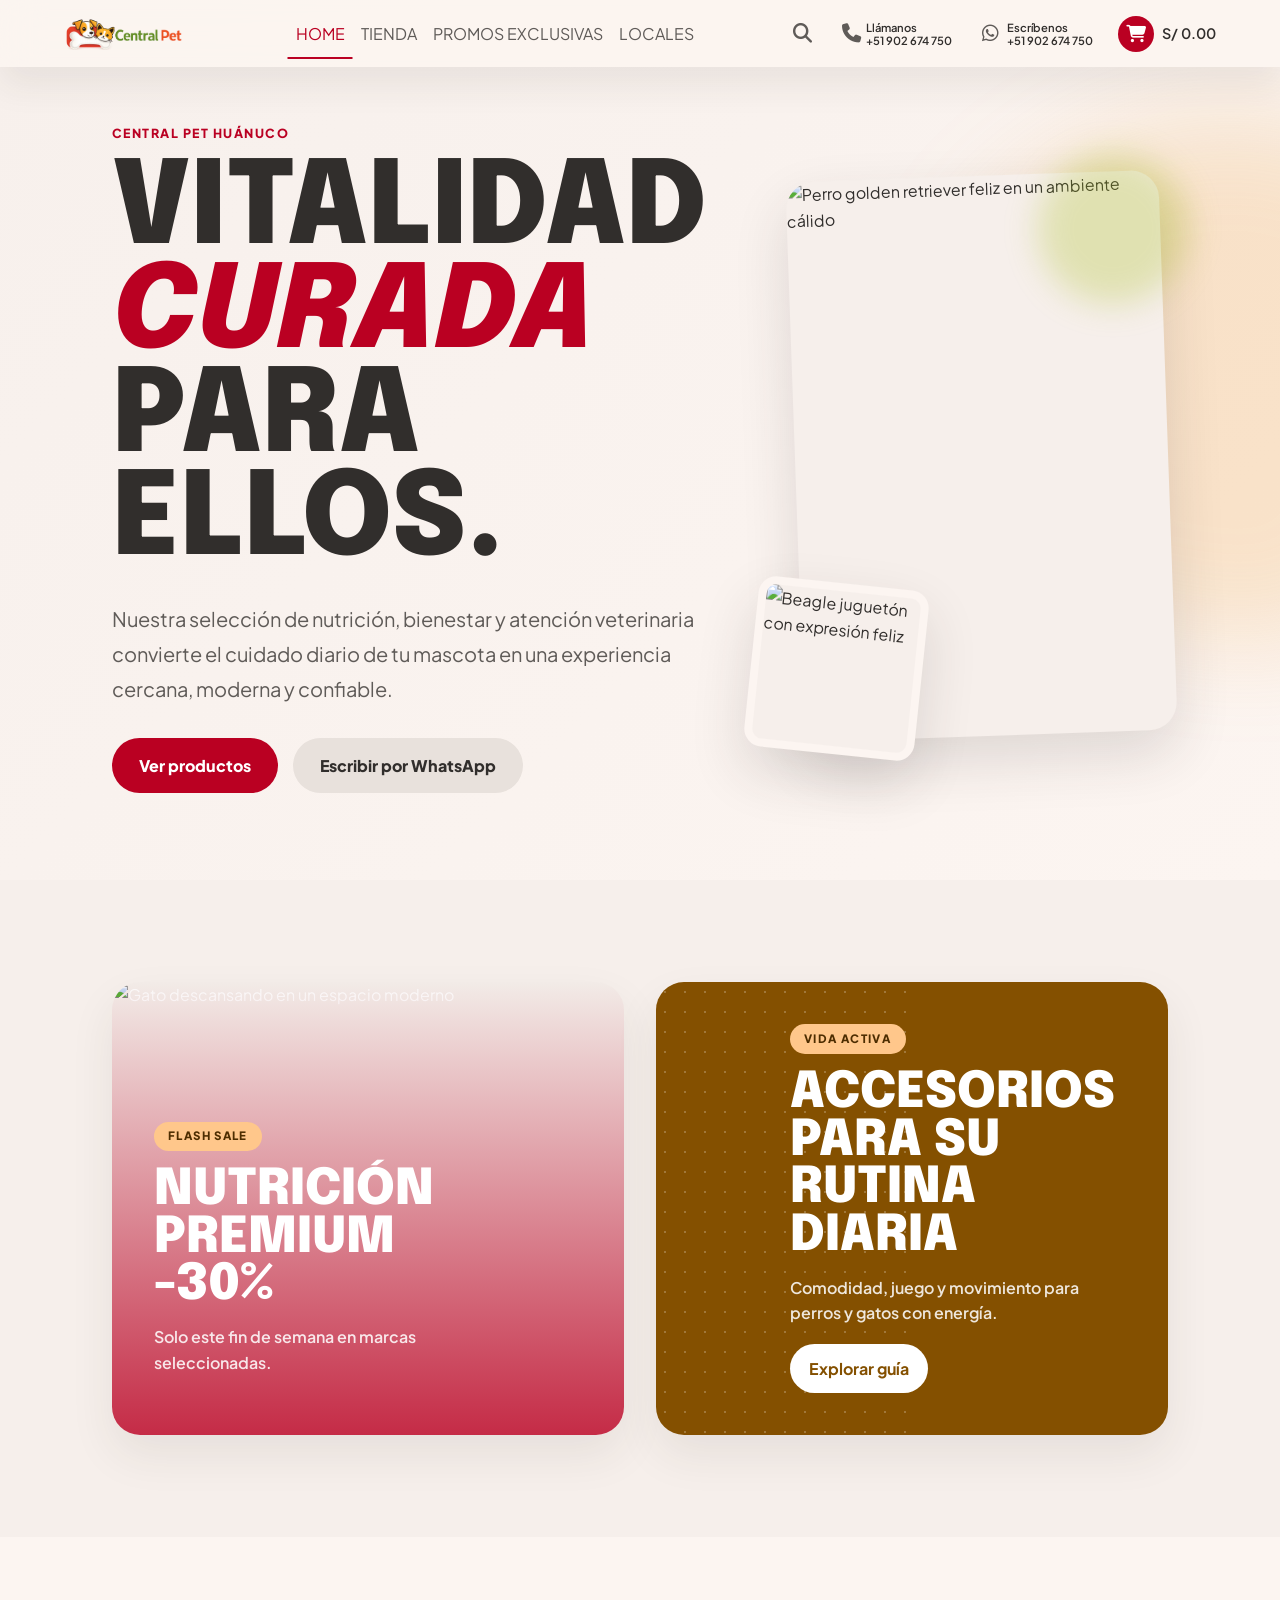
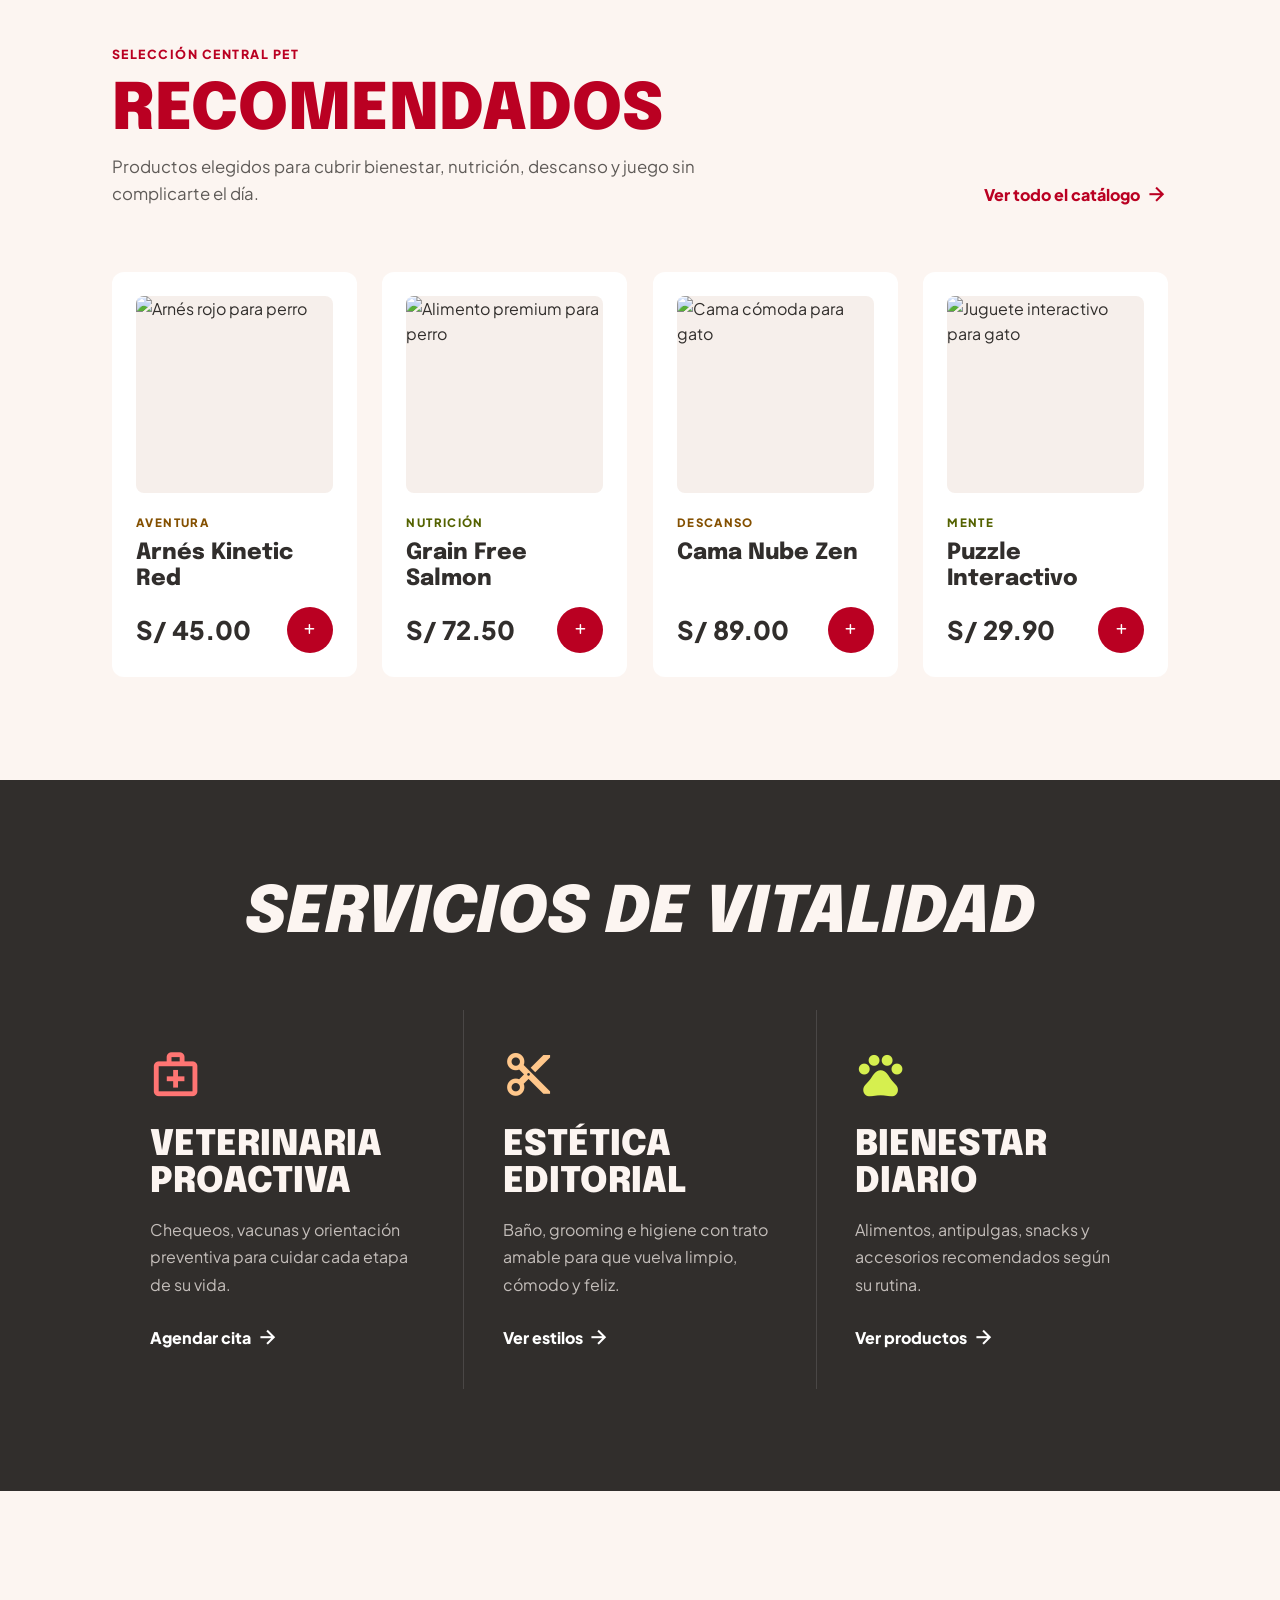
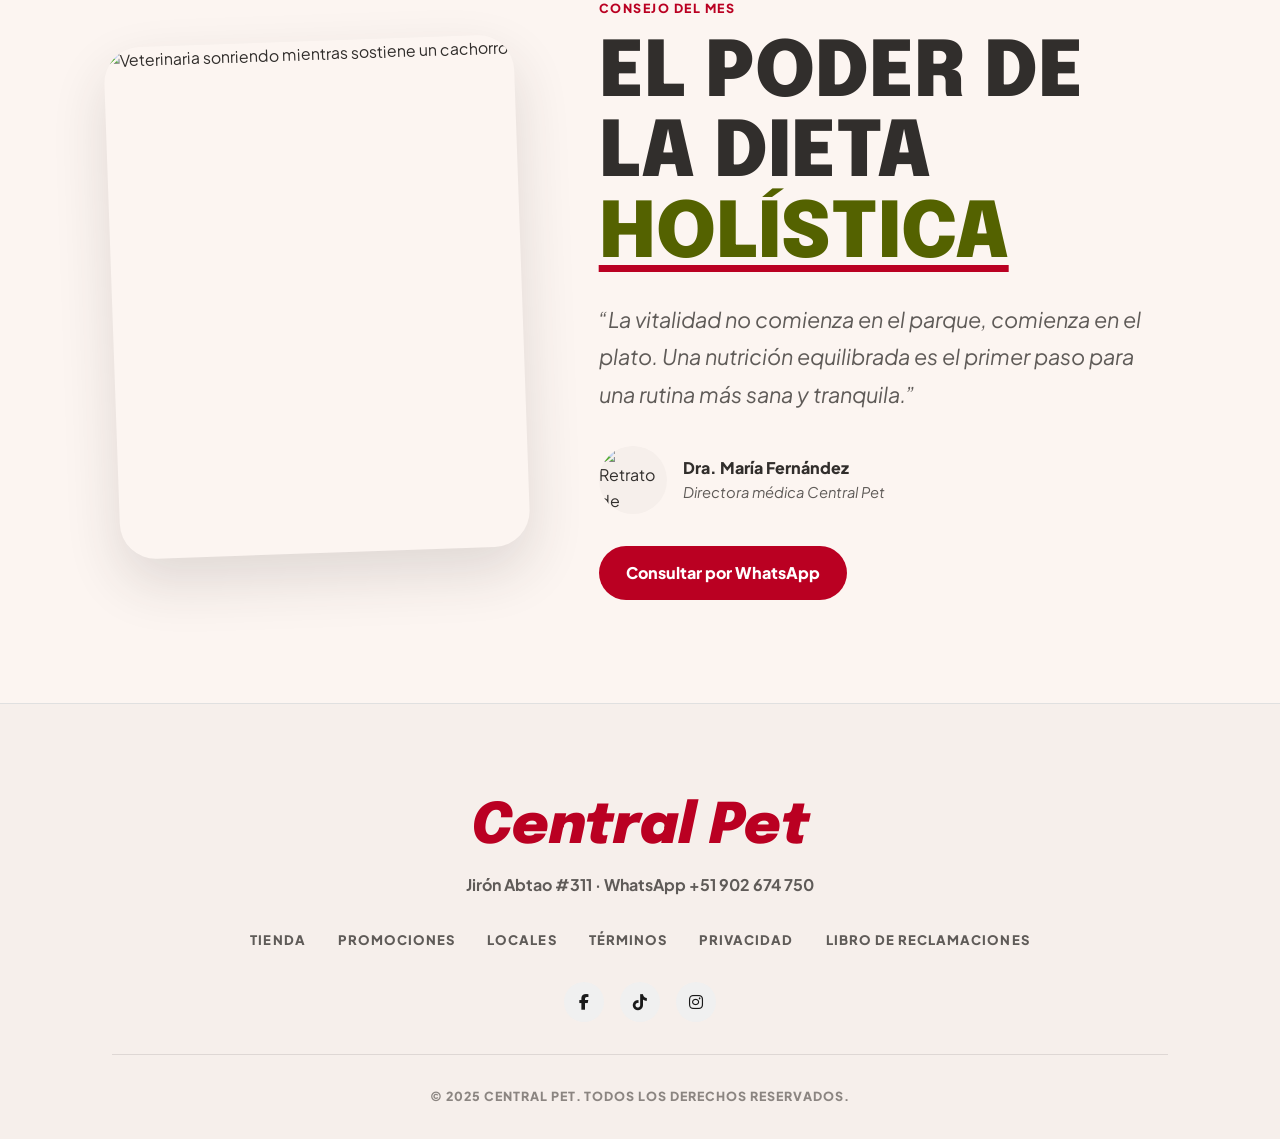
==== commit bc22a95b: "actualizacion de menu y filtros agregados" ====
--- a/index.html
+++ b/index.html
@@ -34,7 +34,7 @@
                         <a class="nav-link " aria-current="page" href="index.html">HOME</a>
                     </li>
                     <li class="nav-item">
-                        <a class="nav-link " href="menu.html">PRODUCTOS</a>
+                        <a class="nav-link " href="menu.html">TIENDA</a>
                     </li>
                     <li class="nav-item">
                         <a class="nav-link" href="promociones.html">PROMOS EXCLUSIVAS</a>
@@ -299,7 +299,7 @@
             <div class="editorial-footer__brand">Central Pet</div>
             <p>Jirón Abtao #311 · WhatsApp +51 902 674 750</p>
             <div class="editorial-footer__links">
-                <a href="menu.html">Productos</a>
+                <a href="menu.html">Tienda</a>
                 <a href="promociones.html">Promociones</a>
                 <a href="locales.html">Locales</a>
                 <a href="terminos-condiciones.html">Términos</a>
@@ -327,5 +327,3 @@
 </body>
 </html>
 
-
-
--- a/style2.css
+++ b/style2.css
@@ -1985,7 +1985,7 @@
 }
 
 .quantity-btn.minus {
-    color: #dc3545;
+    color: var(--color-primary);
 }
 
 .quantity-btn.plus {
@@ -1996,7 +1996,7 @@
     flex: 1;
     text-align: center;
     font-weight: 700;
-    color: #333;
+    color: var(--color-surface);
     padding: 3px 0;
 }
 
@@ -4350,6 +4350,22 @@
     border-radius: 999px;
 }
 
+.home-editorial-page .editorial-product-card .add-to-cart-btn.quantity-control,
+.home-editorial-page .editorial-product-card .add-to-cart-btn.quantity-control .quantity-value,
+.home-editorial-page .editorial-product-card .add-to-cart-btn.quantity-control .quantity-btn,
+.home-editorial-page .editorial-product-card .add-to-cart-btn.quantity-control .quantity-btn.minus,
+.home-editorial-page .editorial-product-card .add-to-cart-btn.quantity-control .quantity-btn.plus {
+    color: var(--color-white);
+}
+
+.home-editorial-page .editorial-product-card .add-to-cart-btn.quantity-control .quantity-btn {
+    background: rgba(255, 255, 255, 0.15);
+}
+
+.home-editorial-page .editorial-product-card .add-to-cart-btn.quantity-control .quantity-btn:hover {
+    background: rgba(255, 255, 255, 0.24);
+}
+
 .editorial-services {
     padding: clamp(4rem, 8vw, 7rem) 0;
     background: var(--editorial-dark);
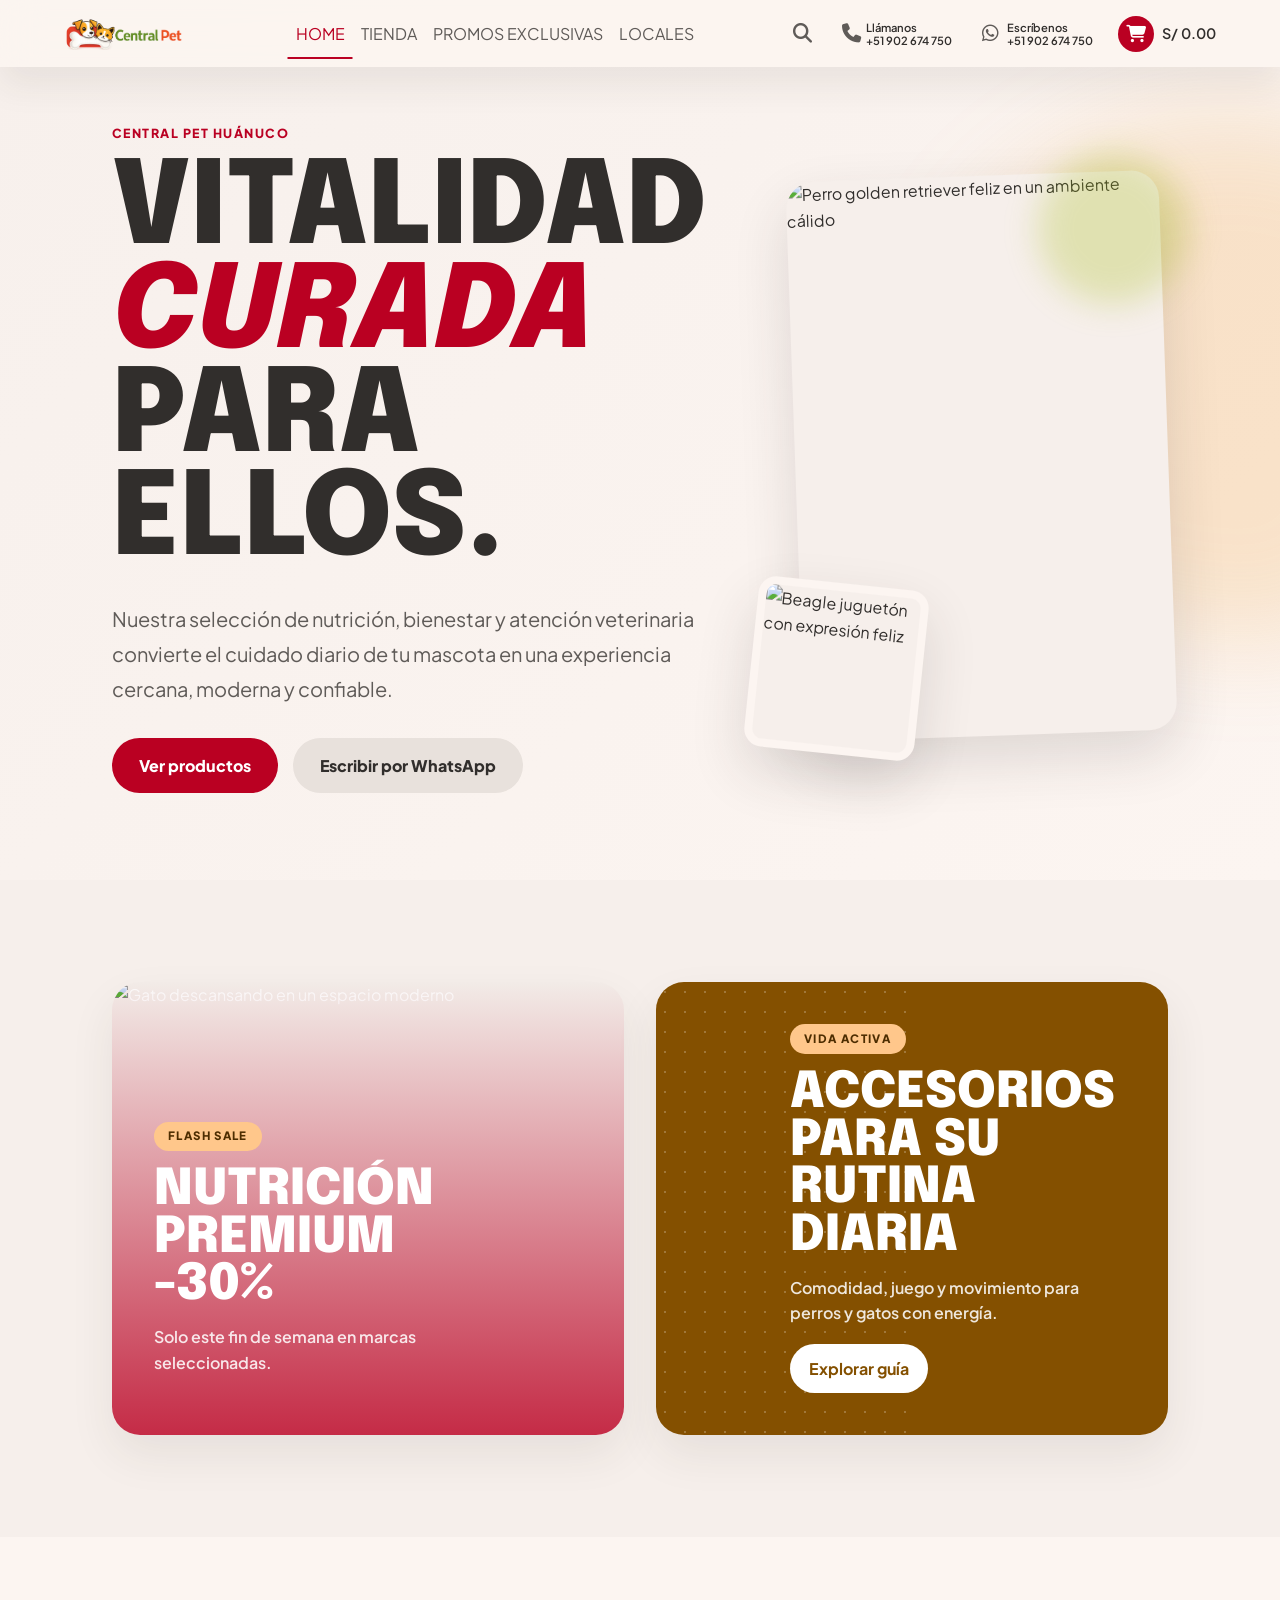
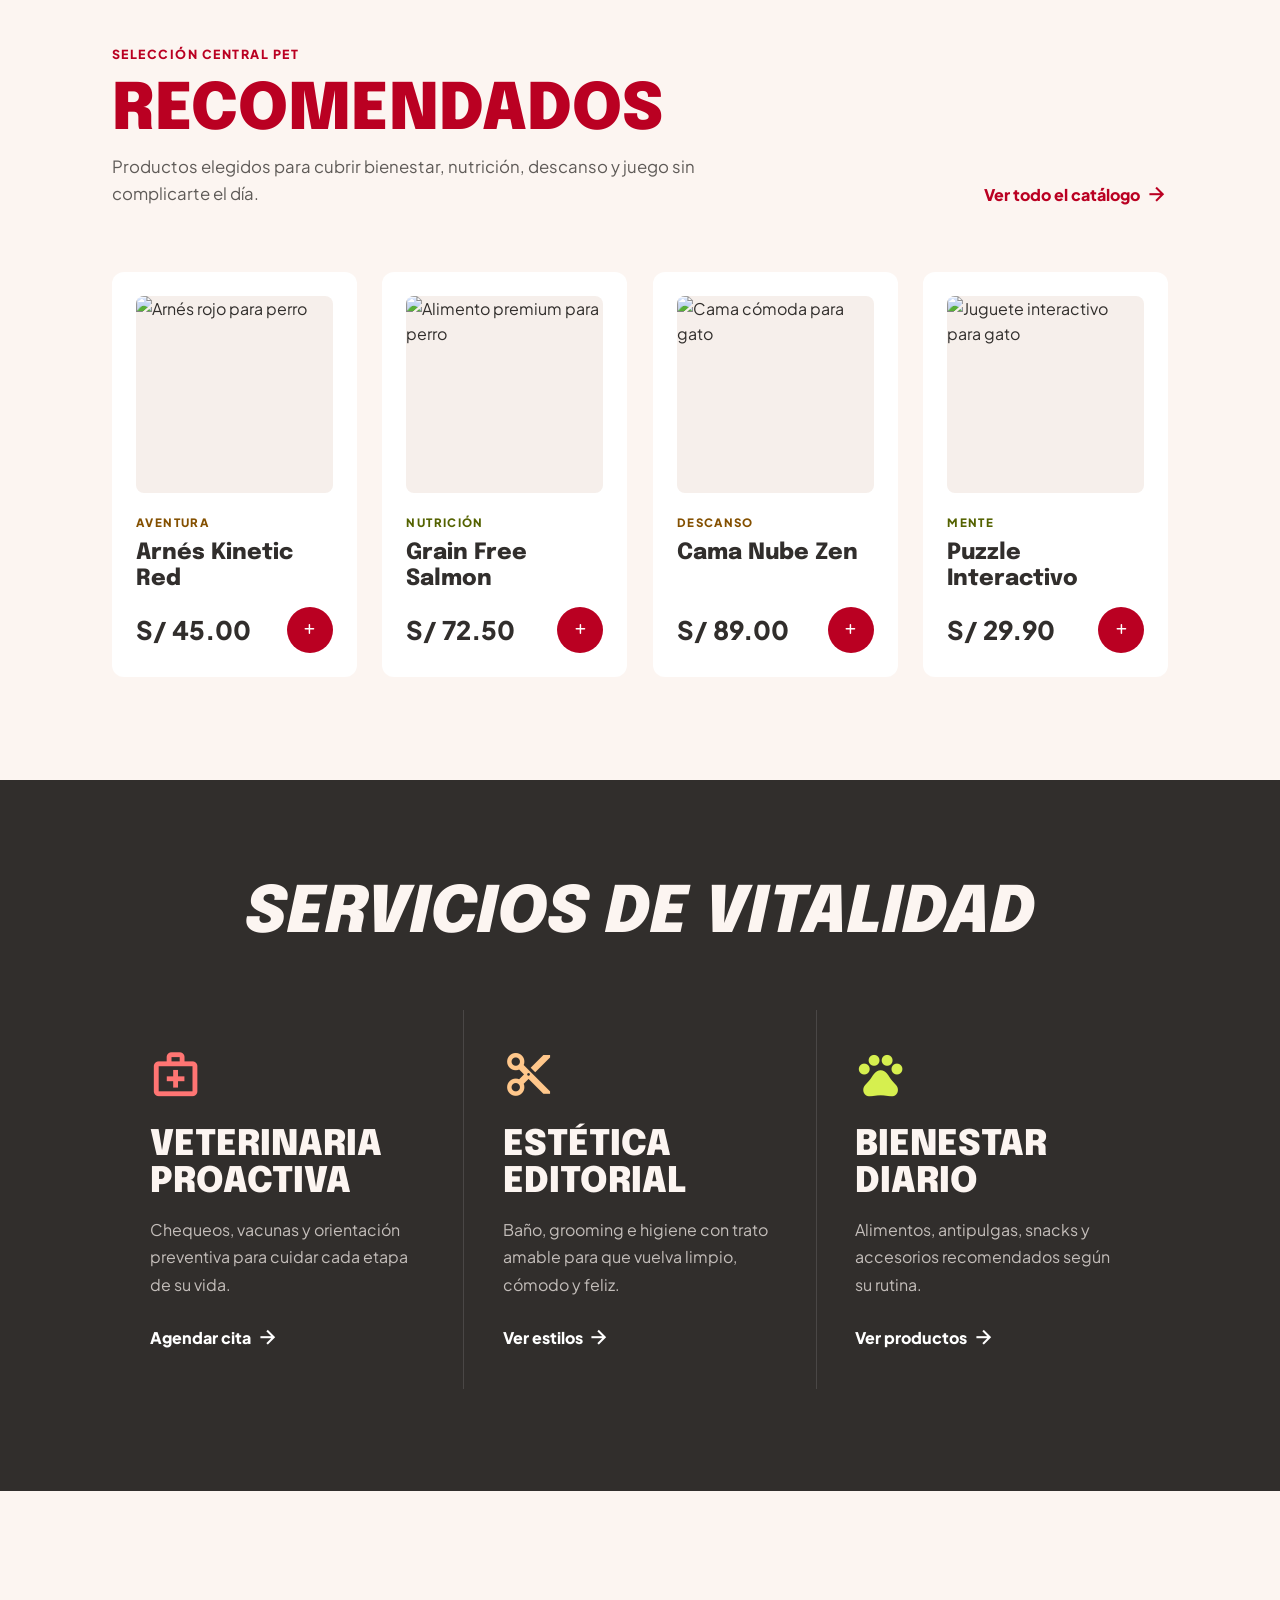
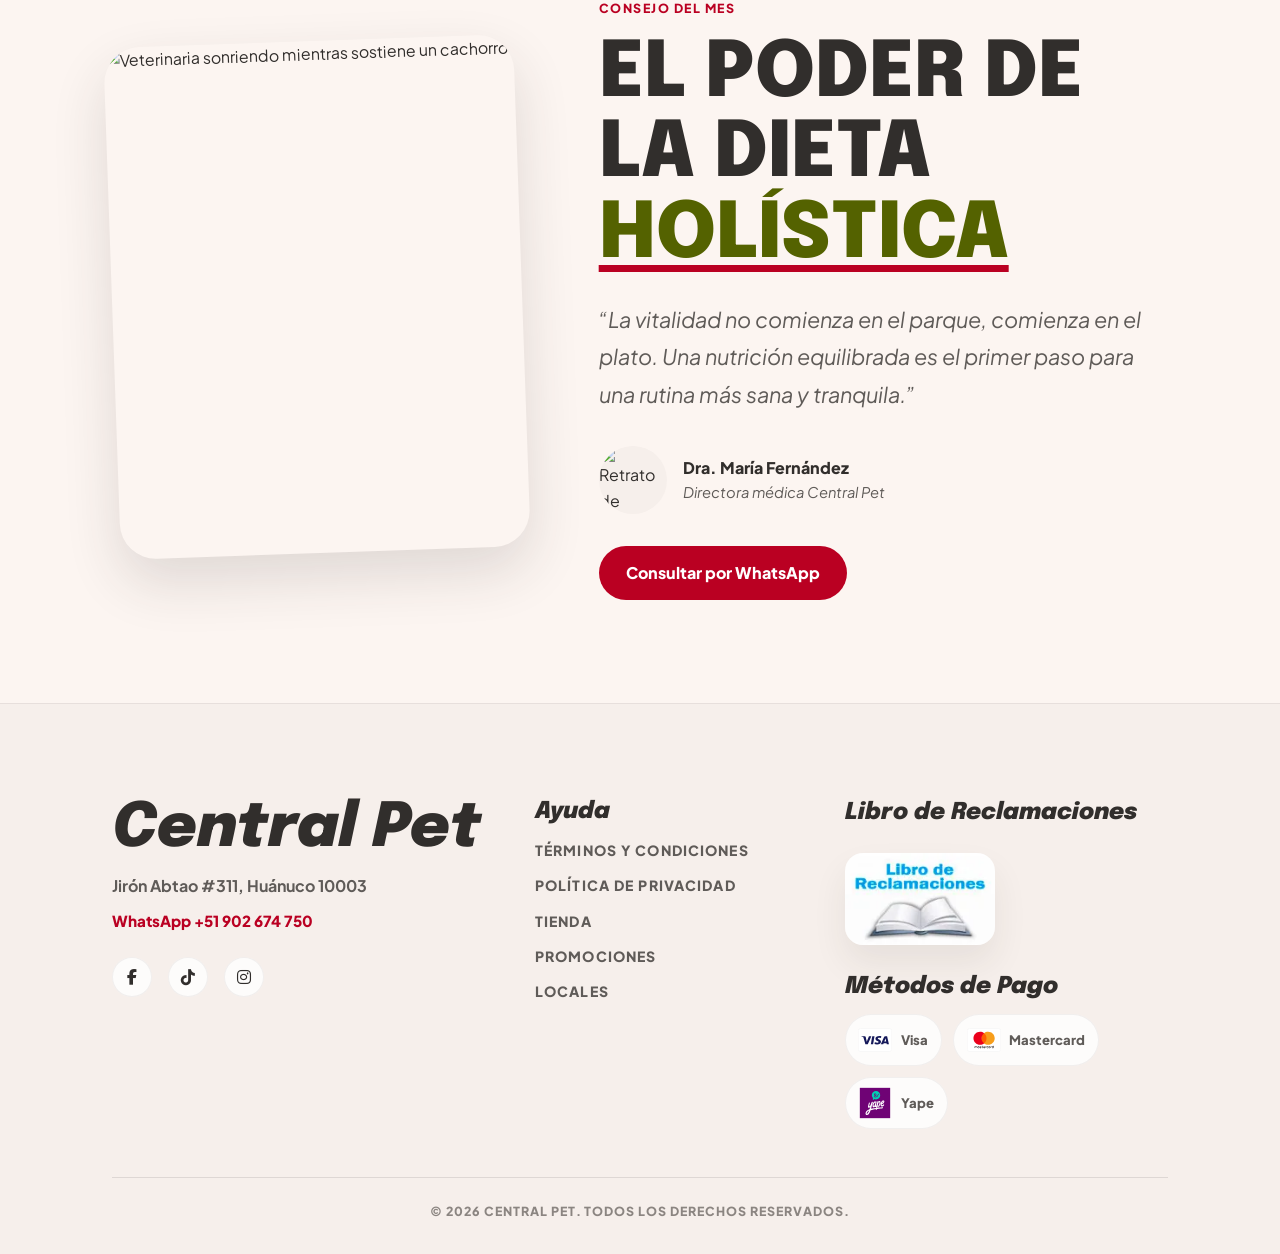
==== commit c7478303: "locales y promociones responsive" ====
--- a/index.html
+++ b/index.html
@@ -294,24 +294,45 @@
         </div>
     </div>
 
-    <footer class="editorial-footer">
-        <div class="container site-container editorial-shell">
-            <div class="editorial-footer__brand">Central Pet</div>
-            <p>Jirón Abtao #311 · WhatsApp +51 902 674 750</p>
-            <div class="editorial-footer__links">
-                <a href="menu.html">Tienda</a>
-                <a href="promociones.html">Promociones</a>
-                <a href="locales.html">Locales</a>
-                <a href="terminos-condiciones.html">Términos</a>
-                <a href="politica-privacidad.html">Privacidad</a>
-                <a href="libro-reclamaciones.html">Libro de reclamaciones</a>
-            </div>
-            <div class="social-icons editorial-footer__social">
-                <a href="https://www.facebook.com/centralpet" target="_blank" aria-label="Facebook"><i class="fab fa-facebook-f"></i></a>
-                <a href="https://www.tiktok.com/@centralpet" target="_blank" aria-label="TikTok"><i class="fab fa-tiktok"></i></a>
-                <a href="https://www.instagram.com/centralpet/" target="_blank" aria-label="Instagram"><i class="fab fa-instagram"></i></a>
-            </div>
-            <div class="editorial-footer__bottom">© 2025 Central Pet. Todos los derechos reservados.</div>
+    <footer class="site-footer">
+        <div class="container site-container site-footer__inner">
+            <div class="site-footer__grid">
+                <section class="site-footer__column site-footer__column--brand">
+                    <div class="site-footer__brand">Central Pet</div>
+                    <p class="site-footer__text">Jirón Abtao #311, Huánuco 10003</p>
+                    <a href="https://wa.me/51902674750" target="_blank" class="site-footer__contact">WhatsApp +51 902 674 750</a>
+                    <div class="social-icons site-footer__social">
+                        <a href="https://www.facebook.com/centralpet" target="_blank" aria-label="Facebook"><i class="fab fa-facebook-f"></i></a>
+                        <a href="https://www.tiktok.com/@centralpet" target="_blank" aria-label="TikTok"><i class="fab fa-tiktok"></i></a>
+                        <a href="https://www.instagram.com/centralpet/" target="_blank" aria-label="Instagram"><i class="fab fa-instagram"></i></a>
+                    </div>
+                </section>
+                <section class="site-footer__column">
+                    <h4 class="site-footer__title">Ayuda</h4>
+                    <div class="site-footer__links">
+                        <a href="terminos-condiciones.html">Términos y Condiciones</a>
+                        <a href="politica-privacidad.html">Política de Privacidad</a>
+                        <a href="menu.html">Tienda</a>
+                        <a href="promociones.html">Promociones</a>
+                        <a href="locales.html">Locales</a>
+                    </div>
+                </section>
+                <section class="site-footer__column site-footer__column--support">
+                    <a href="libro-reclamaciones.html" class="site-footer__claims">
+                        <span class="site-footer__title">Libro de Reclamaciones</span>
+                        <img src="img/Libro_De_Reclamaciones.webp" alt="Libro de Reclamaciones" class="site-footer__claims-image">
+                    </a>
+                    <div class="site-footer__payments">
+                        <h4 class="site-footer__title">Métodos de Pago</h4>
+                        <div class="site-footer__payment-list">
+                            <span class="site-footer__payment-item"><img src="svg/visa-classic-svgrepo-com.svg" alt="Visa">Visa</span>
+                            <span class="site-footer__payment-item"><img src="svg/mastercard-full-svgrepo-com.svg" alt="Mastercard">Mastercard</span>
+                            <span class="site-footer__payment-item"><img src="svg/Yape Logo Vector.svg" alt="Yape">Yape</span>
+                        </div>
+                    </div>
+                </section>
+            </div>
+            <div class="site-footer__bottom">© 2026 Central Pet. Todos los derechos reservados.</div>
         </div>
     </footer>
 
@@ -326,4 +347,3 @@
 
 </body>
 </html>
-
--- a/style2.css
+++ b/style2.css
@@ -2545,26 +2545,84 @@
 
 /* --- DETALLE DE PROMOCION --- */
 .promotion-detail-page {
-    background: linear-gradient(180deg, #fbfaf8 0%, #f5f2ed 100%);
+    --promotion-detail-bg: #fcf5f1;
+    --promotion-detail-surface: #f6efeb;
+    --promotion-detail-surface-strong: rgba(255, 255, 255, 0.88);
+    --promotion-detail-dark: #312e2c;
+    --promotion-detail-muted: #5f5b58;
+    --promotion-detail-primary: #ba0022;
+    --promotion-detail-primary-soft: #ff7573;
+    --promotion-detail-secondary: #ffc78b;
+    --promotion-detail-secondary-ink: #845000;
+    background: var(--promotion-detail-bg);
+}
+
+.promotion-detail-editorial-page .bg-primary-custom {
+    background: rgba(252, 245, 241, 0.88) !important;
+    backdrop-filter: blur(20px);
+    box-shadow: 0 18px 35px rgba(49, 46, 44, 0.08);
+}
+
+.promotion-detail-editorial-page .navbar-nav .nav-link,
+.promotion-detail-editorial-page .nav-icon-link {
+    color: var(--promotion-detail-muted);
+}
+
+.promotion-detail-editorial-page .navbar-nav .nav-link:hover,
+.promotion-detail-editorial-page .navbar-nav .nav-link.active,
+.promotion-detail-editorial-page .nav-icon-link:hover {
+    color: var(--promotion-detail-primary);
+}
+
+.promotion-detail-editorial-page .navbar-nav .nav-link::after {
+    background: var(--promotion-detail-primary);
+}
+
+.promotion-detail-editorial-page .cart-circle {
+    background: var(--promotion-detail-primary);
+}
+
+.promotion-detail-editorial-page .cart-circle i {
+    color: #fff;
+}
+
+.promotion-detail-editorial-page .cart-price,
+.promotion-detail-editorial-page .phone-text,
+.promotion-detail-editorial-page .whatsapp-text {
+    color: var(--promotion-detail-dark);
+}
+
+.promotion-detail-editorial-page .navbar-toggler-icon {
+    filter: invert(1);
 }
 
 .promotion-detail-main {
     padding-top: 0;
-    margin-top: 0 !important;
 }
 
 .promotion-detail-hero {
     position: relative;
-    min-height: 300px;
+    min-height: 340px;
     display: flex;
     align-items: end;
-    padding: 92px 0 22px;
+    padding: 98px 0 28px;
     background-size: cover;
     background-position: center center;
 }
 
+.promotion-detail-hero::before {
+    content: "";
+    position: absolute;
+    inset: 0;
+    background:
+        linear-gradient(180deg, rgba(49, 46, 44, 0.12), rgba(49, 46, 44, 0.68)),
+        linear-gradient(120deg, rgba(255, 199, 139, 0.2), transparent 40%);
+}
+
 .promotion-detail-hero__inner {
+    position: relative;
     color: #fff;
+    max-width: 920px;
 }
 
 .promotion-detail-back {
@@ -2572,11 +2630,13 @@
     align-items: center;
     gap: 10px;
     margin-bottom: 14px;
-    color: rgba(255, 255, 255, 0.88);
-    font-family: var(--font-heading);
+    color: rgba(255, 255, 255, 0.9);
+    font-family: 'Plus Jakarta Sans', sans-serif;
     font-size: 0.78rem;
-    font-weight: 700;
+    font-weight: 800;
+    letter-spacing: 0.08em;
     text-decoration: none;
+    text-transform: uppercase;
 }
 
 .promotion-detail-back:hover {
@@ -2587,73 +2647,82 @@
 .promotion-detail-section-kicker,
 .promotion-detail-benefit__label {
     display: inline-block;
-    color: var(--color-secondary);
-    font-family: var(--font-heading);
-    font-size: 0.66rem;
-    font-weight: 800;
+    color: var(--promotion-detail-secondary);
+    font-family: 'Plus Jakarta Sans', sans-serif;
+    font-size: 0.7rem;
+    font-weight: 900;
     letter-spacing: 0.14em;
     text-transform: uppercase;
 }
 
 .promotion-detail-title {
-    max-width: none;
-    margin: 10px 0 0;
-    font-family: var(--font-heading);
-    font-size: clamp(2.05rem, 10vw, 3rem);
-    font-weight: 800;
+    max-width: 12ch;
+    margin: 12px 0 0;
+    font-family: 'Epilogue', sans-serif;
+    font-size: clamp(2.8rem, 10vw, 4.9rem);
+    font-style: italic;
+    font-weight: 900;
     letter-spacing: -0.03em;
-    line-height: 1;
+    line-height: 0.94;
+    text-transform: uppercase;
 }
 
 .promotion-detail-subtitle {
-    margin: 10px 0 0;
-    font-family: var(--font-heading);
-    font-size: 0.88rem;
+    max-width: 42ch;
+    margin: 14px 0 0;
+    font-family: 'Epilogue', sans-serif;
+    font-size: 1rem;
+    font-style: italic;
     font-weight: 700;
-    line-height: 1.4;
+    line-height: 1.35;
     color: rgba(255, 255, 255, 0.94);
 }
 
 .promotion-detail-description {
     max-width: 62ch;
-    margin: 10px 0 0;
-    font-family: var(--font-heading);
-    font-size: 0.82rem;
-    line-height: 1.55;
+    margin: 14px 0 0;
+    font-family: 'Plus Jakarta Sans', sans-serif;
+    font-size: 0.92rem;
+    font-weight: 600;
+    line-height: 1.72;
     color: rgba(255, 255, 255, 0.88);
 }
 
 .promotion-detail-benefit {
     display: inline-flex;
     flex-direction: column;
-    gap: 10px;
+    gap: 0.7rem;
     width: 100%;
-    margin-top: 14px;
-    padding: 12px 14px;
-    border-radius: 18px;
-    background: rgba(255, 255, 255, 0.14);
-    backdrop-filter: blur(18px);
+    max-width: 420px;
+    margin-top: 18px;
+    padding: 14px 16px;
+    border-radius: 22px;
+    background: rgba(255, 255, 255, 0.16);
+    border: 1px solid rgba(255, 255, 255, 0.12);
+    backdrop-filter: blur(16px);
 }
 
 .promotion-detail-benefit__value {
     color: #fff;
-    font-family: var(--font-heading);
-    font-size: clamp(1.25rem, 6vw, 1.72rem);
-    font-weight: 700;
-    line-height: 1.05;
+    font-family: 'Epilogue', sans-serif;
+    font-size: clamp(1.35rem, 6vw, 2rem);
+    font-style: italic;
+    font-weight: 900;
+    line-height: 1;
 }
 
 .promotion-detail-support {
-    margin: 10px 0 0;
-    font-family: var(--font-heading);
-    font-size: 0.78rem;
+    max-width: 58ch;
+    margin: 14px 0 0;
+    font-family: 'Plus Jakarta Sans', sans-serif;
+    font-size: 0.82rem;
     font-weight: 600;
-    line-height: 1.45;
+    line-height: 1.6;
     color: rgba(255, 255, 255, 0.85);
 }
 
 .promotion-detail-products {
-    padding: 28px 0 30px;
+    padding: 34px 0 40px;
 }
 
 .promotion-detail-section-heading {
@@ -2662,15 +2731,27 @@
     align-items: start;
     justify-content: space-between;
     gap: 18px;
-    margin-bottom: 20px;
+    margin-bottom: 24px;
+}
+
+.promotion-detail-section-heading h2 {
+    margin-top: 0.55rem;
+    color: var(--promotion-detail-dark);
+    font-family: 'Epilogue', sans-serif;
+    font-size: clamp(2.4rem, 6vw, 3.8rem);
+    font-style: italic;
+    font-weight: 900;
+    line-height: 0.96;
 }
 
 .promotion-detail-grid {
-    gap: 16px;
+    gap: 18px;
 }
 
 .product-card--promo-detail {
     position: relative;
+    background: rgba(255, 255, 255, 0.94);
+    box-shadow: 0 18px 44px rgba(49, 46, 44, 0.08);
 }
 
 .product-card--promo-detail .discount-tag {
@@ -2678,10 +2759,23 @@
     left: 14px;
     z-index: 2;
     border-radius: 999px;
-    background: linear-gradient(135deg, var(--color-primary), var(--color-primary-hover));
+    background: var(--promotion-detail-primary);
     color: #fff;
     font-size: 0.72rem;
     letter-spacing: 0.08em;
+}
+
+.product-card--promo-detail .promo-card__campaign-label {
+    display: inline-flex;
+    margin-bottom: 0.85rem;
+    padding: 0.42rem 0.78rem;
+    border-radius: 999px;
+    background: rgba(255, 199, 139, 0.34);
+    color: var(--promotion-detail-primary);
+    font-size: 0.7rem;
+    font-weight: 900;
+    letter-spacing: 0.08em;
+    text-transform: uppercase;
 }
 
 .product-card--promo-detail .price--promo-detail {
@@ -2694,7 +2788,7 @@
 }
 
 .product-card--promo-detail .old-price {
-    color: var(--color-primary);
+    color: var(--promotion-detail-primary);
     font-size: 0.82rem;
     font-weight: 700;
     text-decoration: line-through;
@@ -2703,7 +2797,7 @@
 }
 
 .product-card--promo-detail .current-price {
-    color: #111827;
+    color: var(--promotion-detail-dark);
     white-space: nowrap;
     line-height: 1;
 }
@@ -2717,9 +2811,18 @@
 }
 
 .promotion-detail-empty {
-    padding: 24px 0;
-    color: var(--color-text-light);
-    font-family: var(--font-heading);
+    padding: 24px 0 8px;
+}
+
+.promotion-detail-empty p {
+    margin: 0;
+    padding: 1rem 1.1rem;
+    border-radius: 20px;
+    background: rgba(255, 255, 255, 0.82);
+    color: var(--promotion-detail-muted);
+    font-family: 'Plus Jakarta Sans', sans-serif;
+    font-weight: 700;
+    line-height: 1.7;
 }
 
 .promotion-detail-terms {
@@ -3081,6 +3184,17 @@
     }
 }
 
+@media (min-width: 992px) {
+    .promotion-detail-benefit {
+        max-width: 680px;
+        padding: 16px 18px;
+    }
+
+    .promotion-detail-benefit__value {
+        line-height: 1.08;
+    }
+}
+
 @media (min-width: 769px) {
     .site-container {
         width: 90%;
@@ -3505,13 +3619,13 @@
 
 @media (min-width: 992px) {
     .promotion-detail-hero {
-        min-height: 460px;
-        padding: 126px 0 48px;
+        min-height: 520px;
+        padding: 132px 0 56px;
     }
 
     .promotion-detail-back {
         margin-bottom: 24px;
-        font-size: 0.9rem;
+        font-size: 0.84rem;
     }
 
     .promotion-detail-kicker,
@@ -3524,15 +3638,15 @@
     .promotion-detail-title {
         max-width: 12ch;
         margin-top: 14px;
-        font-size: clamp(3rem, 6vw, 5.8rem);
+        font-size: clamp(3.3rem, 6vw, 5.8rem);
         letter-spacing: -0.04em;
         line-height: 0.95;
     }
 
     .promotion-detail-subtitle {
         margin-top: 16px;
-        font-size: 1.08rem;
-        line-height: 1.6;
+        font-size: 1.2rem;
+        line-height: 1.45;
     }
 
     .promotion-detail-description {
@@ -3544,12 +3658,12 @@
     .promotion-detail-benefit {
         width: auto;
         margin-top: 28px;
-        padding: 18px 20px;
-        border-radius: 24px;
+        padding: 18px 22px;
+        border-radius: 26px;
     }
 
     .promotion-detail-benefit__value {
-        font-size: clamp(1.55rem, 3vw, 2.25rem);
+        font-size: clamp(1.65rem, 3vw, 2.4rem);
     }
 
     .promotion-detail-support {
@@ -3559,7 +3673,7 @@
     }
 
     .promotion-detail-products {
-        padding-top: 42px;
+        padding-top: 48px;
     }
 
     .promotion-detail-section-heading {
@@ -3889,6 +4003,20 @@
     color: var(--editorial-dark);
 }
 
+@media (max-width: 991px) {
+    .promotion-detail-editorial-page .navbar-collapse {
+        background: rgba(252, 245, 241, 0.96);
+        border: 1px solid rgba(49, 46, 44, 0.1);
+        box-shadow: 0 18px 35px rgba(49, 46, 44, 0.12);
+    }
+
+    .promotion-detail-editorial-page .cart-price,
+    .promotion-detail-editorial-page .phone-text,
+    .promotion-detail-editorial-page .whatsapp-text {
+        color: #fff;
+    }
+}
+
 .home-editorial-page .navbar-toggler-icon {
     filter: invert(1);
 }
@@ -4366,6 +4494,330 @@
     background: rgba(255, 255, 255, 0.24);
 }
 
+.promotions-editorial-page {
+    --promo-editorial-bg: #fcf5f1;
+    --promo-editorial-surface: #f6efeb;
+    --promo-editorial-surface-strong: #e8e1dc;
+    --promo-editorial-dark: #312e2c;
+    --promo-editorial-muted: #5f5b58;
+    --promo-editorial-primary: #ba0022;
+    --promo-editorial-primary-soft: #ff7573;
+    --promo-editorial-secondary: #845000;
+    --promo-editorial-secondary-soft: #ffc78b;
+    --promo-editorial-tertiary: #546200;
+    --promo-editorial-tertiary-soft: #d6ef4f;
+    background: var(--promo-editorial-bg);
+    color: var(--promo-editorial-dark);
+    font-family: 'Plus Jakarta Sans', sans-serif;
+}
+
+.promotions-editorial-page .material-symbols-outlined {
+    font-family: 'Material Symbols Outlined';
+    font-weight: normal;
+    font-style: normal;
+    line-height: 1;
+    letter-spacing: 0;
+    text-transform: none;
+    display: inline-flex;
+    white-space: nowrap;
+    -webkit-font-feature-settings: 'liga';
+    -webkit-font-smoothing: antialiased;
+    font-variation-settings: 'FILL' 0, 'wght' 500, 'GRAD' 0, 'opsz' 24;
+}
+
+.promotions-editorial-page .bg-primary-custom {
+    background: rgba(252, 245, 241, 0.88) !important;
+    backdrop-filter: blur(20px);
+    box-shadow: 0 18px 35px rgba(49, 46, 44, 0.08);
+}
+
+.promotions-editorial-page .navbar-collapse {
+    background: transparent;
+    box-shadow: none;
+}
+
+.promotions-editorial-page .navbar-nav .nav-link,
+.promotions-editorial-page .nav-icon-link {
+    color: var(--promo-editorial-muted);
+}
+
+.promotions-editorial-page .navbar-nav .nav-link:hover,
+.promotions-editorial-page .navbar-nav .nav-link.active,
+.promotions-editorial-page .nav-icon-link:hover {
+    color: var(--promo-editorial-primary);
+}
+
+.promotions-editorial-page .navbar-nav .nav-link::after {
+    background: var(--promo-editorial-primary);
+}
+
+.promotions-editorial-page .cart-circle {
+    background: var(--promo-editorial-primary);
+}
+
+.promotions-editorial-page .cart-circle i {
+    color: #fff;
+}
+
+.promotions-editorial-page .cart-price,
+.promotions-editorial-page .phone-text,
+.promotions-editorial-page .whatsapp-text {
+    color: var(--promo-editorial-dark);
+}
+
+.promotions-editorial-page .navbar-toggler-icon {
+    filter: invert(1);
+}
+
+.promotions-editorial-page .promotions-main {
+    padding-top: 64px;
+    background: var(--promo-editorial-bg);
+}
+
+.promotions-editorial-page .promotions-hero {
+    position: relative;
+    overflow: hidden;
+    padding: 112px 0 36px;
+    background: transparent;
+}
+
+.promotions-editorial-page .promotions-hero__content {
+    max-width: 1120px;
+    text-align: center;
+    margin: 0 auto;
+}
+
+.promotions-editorial-page .promotions-kicker,
+.promotions-editorial-page .promotions-summary__label,
+.promotions-editorial-page .promo-node__status {
+    color: var(--promo-editorial-primary);
+    font-family: 'Plus Jakarta Sans', sans-serif;
+    font-weight: 900;
+    letter-spacing: 0.14em;
+    text-transform: uppercase;
+}
+
+.promotions-editorial-page .promotions-title,
+.promotions-editorial-page .promotions-summary__value,
+.promotions-editorial-page .promo-node__month,
+.promotions-editorial-page .promo-card__title {
+    font-family: 'Epilogue', sans-serif;
+    letter-spacing: 0;
+}
+
+.promotions-editorial-page .promotions-title {
+    max-width: 12ch;
+    width: fit-content;
+    margin-left: auto;
+    margin-right: auto;
+    color: var(--promo-editorial-dark);
+    font-size: clamp(3.1rem, 7vw, 5rem);
+    font-style: italic;
+    font-weight: 900;
+    line-height: 0.92;
+    text-align: center;
+    text-wrap: balance;
+    text-transform: uppercase;
+}
+
+.promotions-editorial-page .promotions-lead {
+    max-width: 62ch;
+    margin-left: auto;
+    margin-right: auto;
+    color: var(--promo-editorial-muted);
+    font-size: 1rem;
+    font-weight: 600;
+    line-height: 1.75;
+}
+
+.promotions-editorial-page .promotions-summary {
+    max-width: 620px;
+    border: 0;
+    border-radius: 28px;
+    background: rgba(255, 255, 255, 0.84);
+    box-shadow: 0 26px 55px rgba(49, 46, 44, 0.06);
+    backdrop-filter: blur(12px);
+}
+
+.promotions-editorial-page .promotions-summary__value {
+    color: var(--promo-editorial-dark);
+    font-size: clamp(2rem, 6vw, 3.2rem);
+    font-style: italic;
+    font-weight: 900;
+    line-height: 0.95;
+}
+
+.promotions-editorial-page .promotions-summary__meta {
+    color: var(--promo-editorial-muted);
+}
+
+.promotions-editorial-page .promotions-summary__cta {
+    border-radius: 999px;
+    background: var(--promo-editorial-primary);
+    color: #fff;
+    box-shadow: none;
+}
+
+.promotions-editorial-page .promotions-summary__cta:hover {
+    background: var(--promo-editorial-primary);
+    box-shadow: 0 18px 34px rgba(186, 0, 34, 0.18);
+}
+
+.promotions-editorial-page .promotions-timeline-section {
+    padding-bottom: 84px;
+}
+
+.promotions-editorial-page .promotions-timeline::before {
+    background: linear-gradient(180deg, rgba(186, 0, 34, 0.16), rgba(132, 80, 0, 0.2));
+}
+
+.promotions-editorial-page .promo-node__month {
+    color: var(--promo-editorial-dark);
+    font-style: italic;
+    font-weight: 900;
+}
+
+.promotions-editorial-page .promo-node__event {
+    color: var(--promo-editorial-secondary);
+    font-family: 'Plus Jakarta Sans', sans-serif;
+    font-weight: 800;
+}
+
+.promotions-editorial-page .promo-node__spine {
+    background: var(--promo-editorial-bg);
+    border-color: rgba(186, 0, 34, 0.22);
+    box-shadow: 0 0 0 8px rgba(252, 245, 241, 0.85);
+}
+
+.promotions-editorial-page .promo-node__spine::after {
+    background: linear-gradient(135deg, var(--promo-editorial-primary), var(--promo-editorial-primary-soft));
+}
+
+.promotions-editorial-page .promo-card {
+    border: 0;
+    border-radius: 28px;
+    background: rgba(255, 255, 255, 0.92);
+    box-shadow: 0 24px 54px rgba(49, 46, 44, 0.06);
+}
+
+.promotions-editorial-page .promo-card::after {
+    border-radius: 28px;
+}
+
+.promotions-editorial-page .promo-card:hover {
+    transform: translateY(-6px);
+    box-shadow: 0 32px 60px rgba(49, 46, 44, 0.08);
+}
+
+.promotions-editorial-page .promo-card__badge {
+    background: var(--promo-editorial-secondary-soft);
+    color: #683e00;
+    font-weight: 900;
+}
+
+.promotions-editorial-page .promo-card__body {
+    background: transparent;
+}
+
+.promotions-editorial-page .promo-card__title {
+    color: var(--promo-editorial-dark);
+    font-style: italic;
+    font-weight: 900;
+    line-height: 0.98;
+}
+
+.promotions-editorial-page .promo-card__description,
+.promotions-editorial-page .promo-card__availability,
+.promotions-editorial-page .promo-card__highlight-detail {
+    color: var(--promo-editorial-muted);
+}
+
+.promotions-editorial-page .promo-card__prices {
+    background: var(--promo-editorial-surface);
+}
+
+.promotions-editorial-page .promo-card__price-old {
+    color: var(--promo-editorial-primary);
+}
+
+.promotions-editorial-page .promo-card__price-current {
+    color: var(--promo-editorial-dark);
+    font-family: 'Epilogue', sans-serif;
+    font-style: italic;
+    font-weight: 900;
+}
+
+.promotions-editorial-page .promo-card__cta {
+    border-radius: 999px;
+    background: var(--promo-editorial-primary);
+    color: #fff;
+    box-shadow: none;
+}
+
+.promotions-editorial-page .promo-card__cta:hover {
+    background: var(--promo-editorial-primary);
+    box-shadow: 0 18px 34px rgba(186, 0, 34, 0.18);
+}
+
+.promotions-editorial-page .promo-node.is-active .promo-card__title,
+.promotions-editorial-page .promo-node.is-active .promo-card__availability {
+    color: var(--promo-editorial-primary);
+}
+
+.promotions-editorial-page .promo-node.is-active .promo-card__badge {
+    background: var(--promo-editorial-secondary-soft);
+    color: #683e00;
+}
+
+.promotions-editorial-page .promo-node.is-upcoming .promo-card__badge {
+    background: rgba(132, 80, 0, 0.16);
+    color: var(--promo-editorial-secondary);
+}
+
+.promotions-editorial-page .promo-node.is-past .promo-card__badge {
+    background: rgba(95, 91, 88, 0.16);
+    color: var(--promo-editorial-muted);
+}
+
+.promotions-editorial-page footer {
+    background: var(--promo-editorial-surface);
+}
+
+@media (max-width: 991px) {
+    .promotions-editorial-page .navbar-collapse {
+        background: rgba(252, 245, 241, 0.96);
+        border: 1px solid rgba(49, 46, 44, 0.1);
+    }
+
+    .promotions-editorial-page .cart-price,
+    .promotions-editorial-page .phone-text,
+    .promotions-editorial-page .whatsapp-text {
+        color: #fff;
+    }
+
+    .promotions-editorial-page .promotions-hero__content {
+        text-align: left;
+        margin: 0;
+    }
+
+    .promotions-editorial-page .promotions-title {
+        width: auto;
+        max-width: 9ch;
+        margin-left: 0;
+        margin-right: 0;
+        text-align: left;
+        text-wrap: pretty;
+    }
+
+    .promotions-editorial-page .promotions-main {
+        padding-top: 58px;
+    }
+
+    .promotions-editorial-page .promotions-hero {
+        padding: 96px 0 26px;
+    }
+}
+
 .editorial-services {
     padding: clamp(4rem, 8vw, 7rem) 0;
     background: var(--editorial-dark);
@@ -4523,63 +4975,167 @@
     font-style: italic;
 }
 
-.editorial-footer {
+.site-footer {
     padding: clamp(4rem, 8vw, 6rem) 0 2rem;
-    background: var(--editorial-surface);
-    color: var(--editorial-muted);
-    text-align: center;
-}
-
-.editorial-footer__brand {
-    margin-bottom: 1rem;
-    color: var(--editorial-primary);
-    font-size: clamp(2.2rem, 5vw, 3.5rem);
+    background: #f6efeb;
+    border-top: 1px solid rgba(49, 46, 44, 0.08);
+    color: #5f5b58;
+}
+
+.site-footer__inner {
+    max-width: 1440px;
+    padding-left: clamp(18px, 4vw, 48px);
+    padding-right: clamp(18px, 4vw, 48px);
+}
+
+.site-footer__grid {
+    display: grid;
+    grid-template-columns: 1.15fr 0.8fr 1fr;
+    gap: clamp(1.8rem, 4vw, 4rem);
+    align-items: start;
+}
+
+.site-footer__column {
+    min-width: 0;
+}
+
+.site-footer__column--brand {
+    text-align: left;
+}
+
+.site-footer__brand {
+    margin-bottom: 0.9rem;
+    color: #312e2c;
+    font-family: 'Epilogue', sans-serif;
+    font-size: clamp(2.4rem, 5vw, 3.8rem);
+    font-style: italic;
+    font-weight: 900;
+    line-height: 0.96;
+}
+
+.site-footer__text {
+    margin: 0 0 0.55rem;
+    color: #5f5b58;
+    font-weight: 700;
+    line-height: 1.7;
+}
+
+.site-footer__contact {
+    display: inline-block;
+    margin-bottom: 1.35rem;
+    color: #ba0022;
+    font-size: 0.95rem;
+    font-weight: 900;
+    text-decoration: none;
+}
+
+.site-footer__contact:hover {
+    color: #9f001d;
+}
+
+.site-footer__title {
+    display: block;
+    margin: 0 0 1rem;
+    color: #312e2c;
+    font-family: 'Epilogue', sans-serif;
+    font-size: 1.45rem;
     font-style: italic;
     font-weight: 900;
     line-height: 1;
 }
 
-.editorial-footer p {
-    margin: 0 0 2rem;
-    color: var(--editorial-muted);
-    font-weight: 700;
-}
-
-.editorial-footer__links {
-    display: flex;
-    flex-wrap: wrap;
-    justify-content: center;
-    gap: 1rem 2rem;
-    margin-bottom: 2rem;
-}
-
-.editorial-footer__links a {
-    color: var(--editorial-muted);
-    font-size: 0.82rem;
+.site-footer__links {
+    display: grid;
+    gap: 0.8rem;
+}
+
+.site-footer__links a {
+    color: #5f5b58;
+    font-size: 0.88rem;
     font-weight: 900;
     letter-spacing: 0.08em;
     text-decoration: none;
     text-transform: uppercase;
 }
 
-.editorial-footer__links a:hover {
-    color: var(--editorial-primary);
+.site-footer__links a:hover {
+    color: #ba0022;
     text-decoration: underline;
     text-underline-offset: 6px;
 }
 
-.editorial-footer__social {
-    justify-content: center;
-    margin-bottom: 2rem;
-}
-
-.editorial-footer__bottom {
-    padding-top: 2rem;
+.site-footer__claims {
+    display: inline-flex;
+    flex-direction: column;
+    align-items: flex-start;
+    gap: 0.85rem;
+    margin-bottom: 1.5rem;
+    text-decoration: none;
+}
+
+.site-footer__claims-image {
+    width: 150px;
+    height: auto;
+    border-radius: 18px;
+    box-shadow: 0 18px 34px rgba(49, 46, 44, 0.08);
+}
+
+.site-footer__payments {
+    margin-top: 0.35rem;
+}
+
+.site-footer__payment-list {
+    display: flex;
+    flex-wrap: wrap;
+    gap: 0.7rem;
+}
+
+.site-footer__payment-item {
+    display: inline-flex;
+    align-items: center;
+    gap: 0.55rem;
+    min-height: 44px;
+    padding: 0.55rem 0.85rem;
+    border-radius: 999px;
+    background: rgba(255, 255, 255, 0.82);
+    color: #5f5b58;
+    font-size: 0.82rem;
+    font-weight: 800;
+    line-height: 1;
+    box-shadow: inset 0 0 0 1px rgba(49, 46, 44, 0.06);
+}
+
+.site-footer__payment-item img {
+    width: 34px;
+    height: auto;
+    object-fit: contain;
+}
+
+.site-footer__social {
+    justify-content: flex-start;
+    margin-top: 0.1rem;
+}
+
+.site-footer__social a {
+    background: rgba(255, 255, 255, 0.82);
+    color: #312e2c;
+    box-shadow: inset 0 0 0 1px rgba(49, 46, 44, 0.06);
+}
+
+.site-footer__social a:hover {
+    background: #ba0022;
+    color: #fff;
+}
+
+.site-footer__bottom {
+    margin-top: clamp(2rem, 4vw, 3rem);
+    padding-top: 1.5rem;
     border-top: 1px solid rgba(49, 46, 44, 0.12);
     color: #8b8581;
     font-size: 0.78rem;
     font-weight: 800;
     letter-spacing: 0.08em;
+    text-align: center;
     text-transform: uppercase;
 }
 
@@ -4605,7 +5161,15 @@
 
 @media (max-width: 991px) {
     .home-editorial-page .navbar-collapse {
+        background: rgba(252, 245, 241, 0.96);
         border: 1px solid rgba(49, 46, 44, 0.1);
+        box-shadow: 0 18px 35px rgba(49, 46, 44, 0.12);
+    }
+
+    .home-editorial-page .cart-price,
+    .home-editorial-page .phone-text,
+    .home-editorial-page .whatsapp-text {
+        color: #fff;
     }
 
     .editorial-promo-grid,
@@ -4714,8 +5278,29 @@
         border-radius: 22px;
     }
 
-    .editorial-footer__links {
-        gap: 0.8rem 1.1rem;
+    .site-footer__grid {
+        grid-template-columns: 1fr;
+        gap: 2rem;
+        text-align: center;
+    }
+
+    .site-footer__column,
+    .site-footer__column--brand {
+        text-align: center;
+    }
+
+    .site-footer__contact {
+        margin-bottom: 1.1rem;
+    }
+
+    .site-footer__claims {
+        align-items: center;
+        margin-bottom: 1.25rem;
+    }
+
+    .site-footer__payment-list,
+    .site-footer__social {
+        justify-content: center;
     }
 }
 
